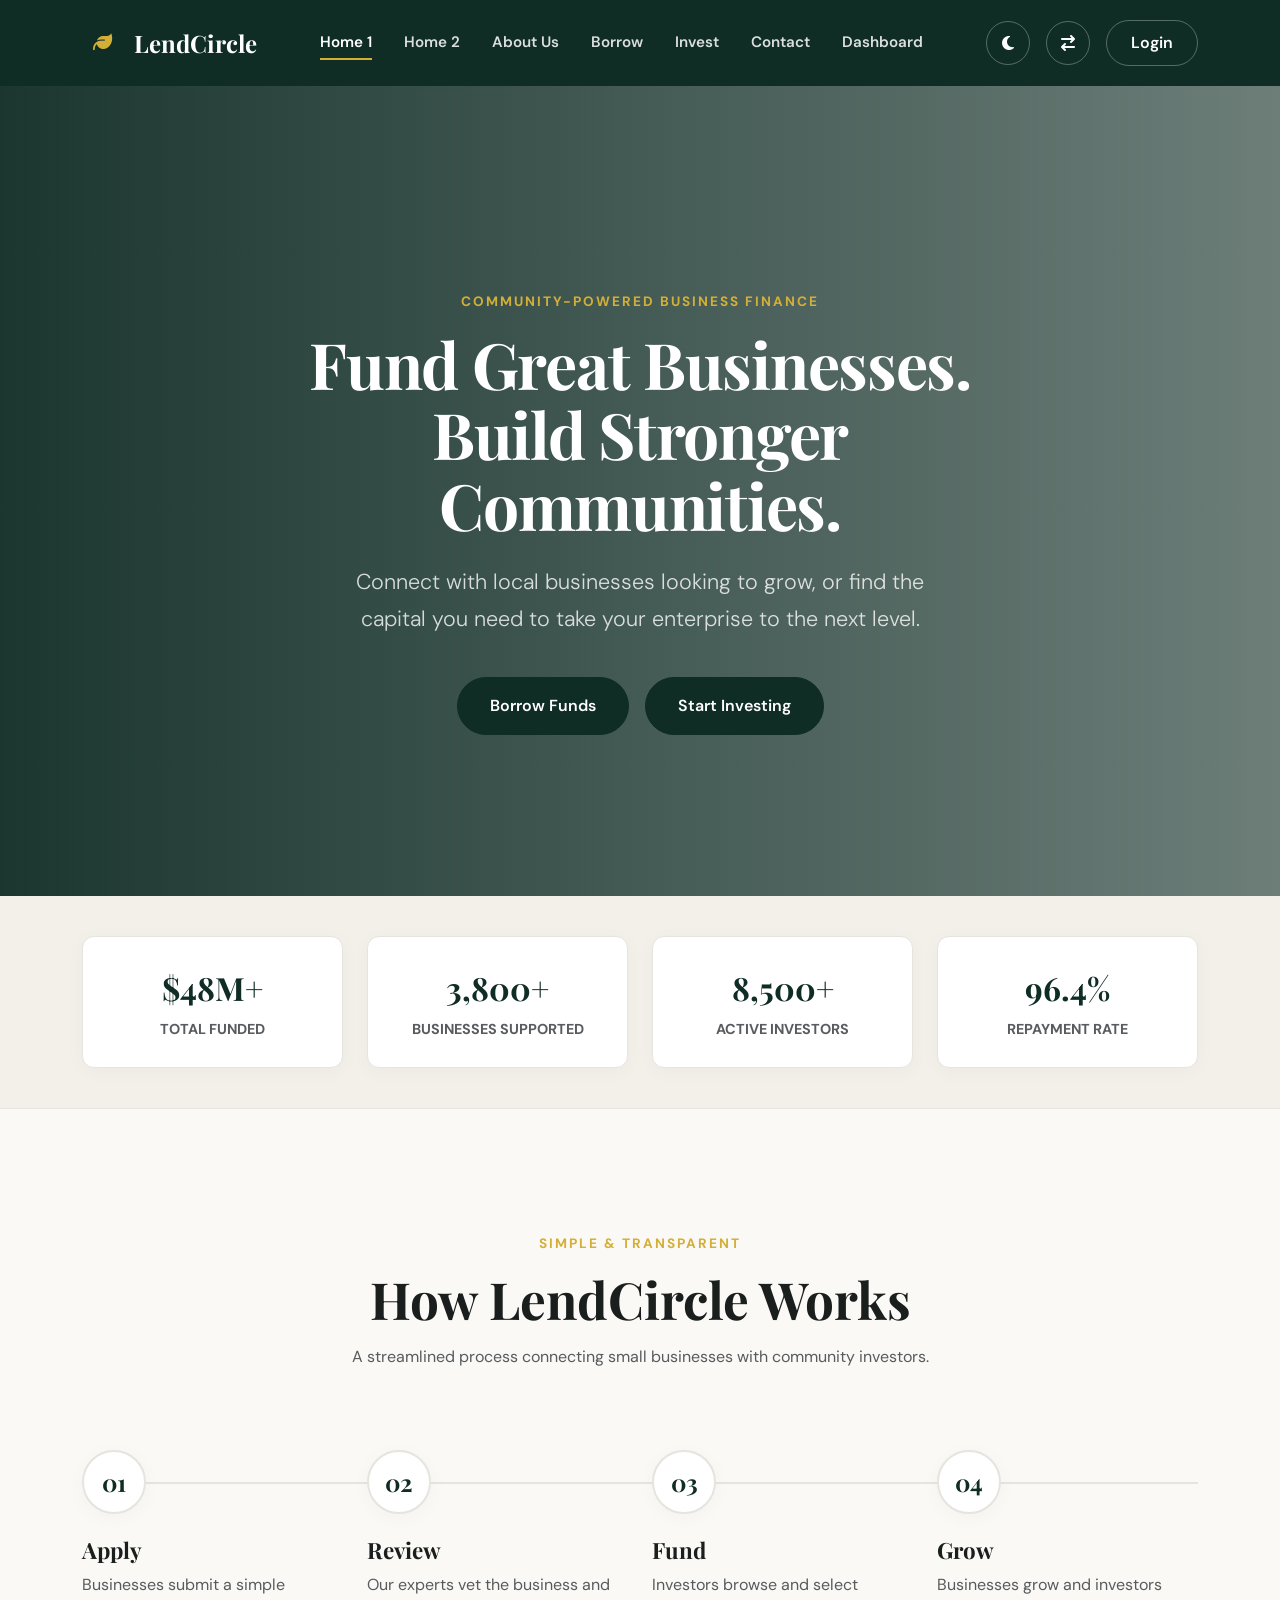
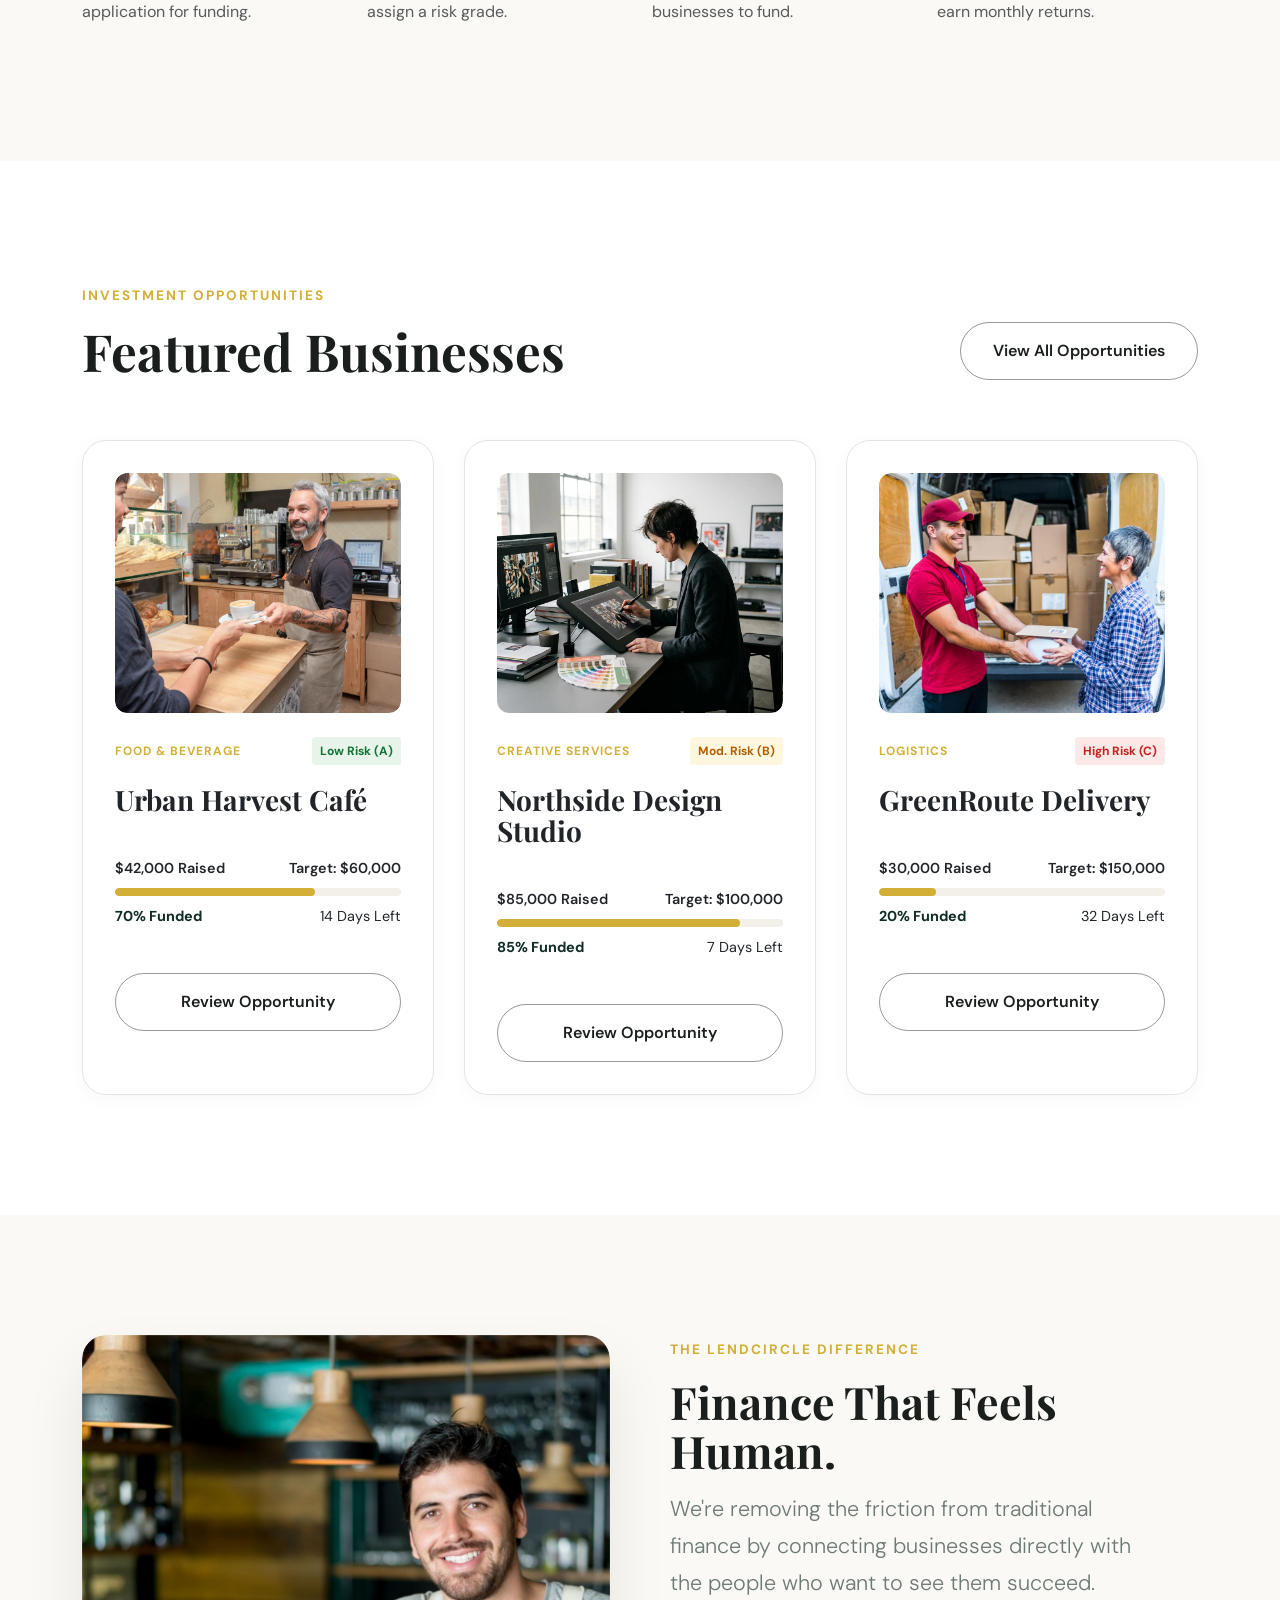
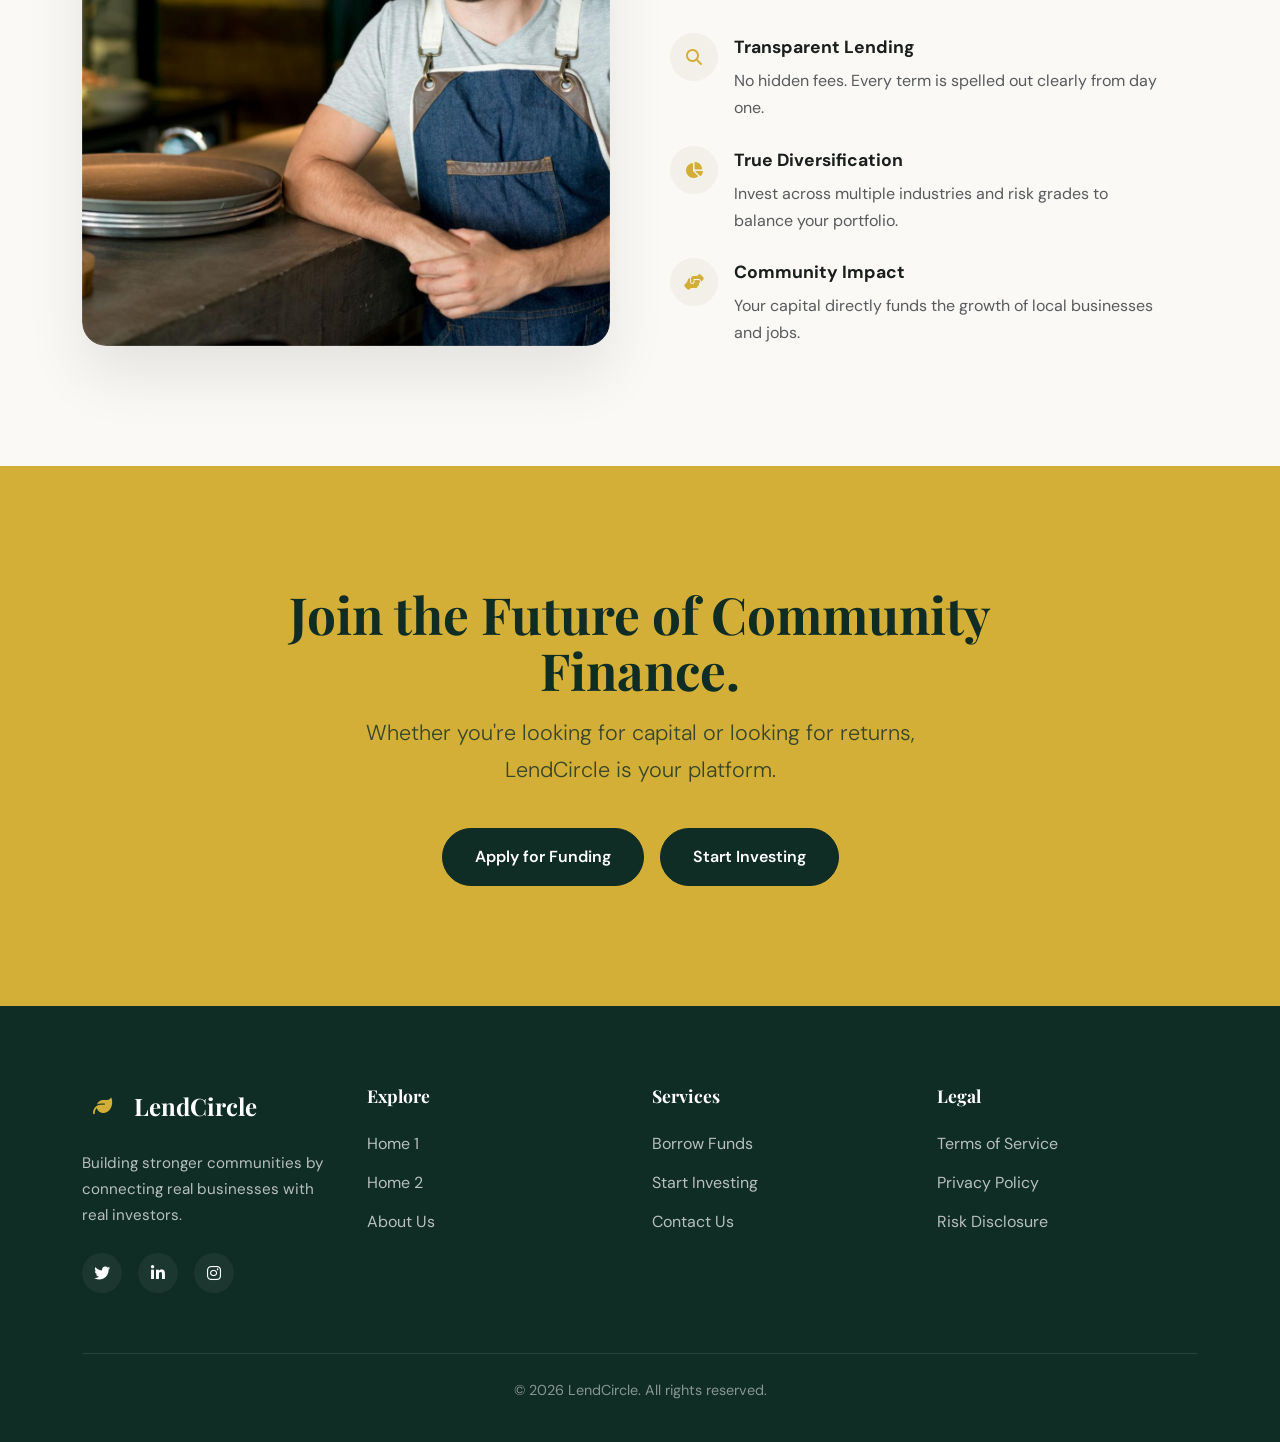
==== index.html @ ac22837e "commit" ====
﻿<!DOCTYPE html>
<html lang="en">

<head>
    <meta charset="UTF-8">
    <meta name="viewport" content="width=device-width, initial-scale=1.0">
    <meta name="theme-color" content="#173f35">
    <title>LendCircle - Crowdfunded Small Business Lending Platform</title>
    <link rel="icon" type="image/svg+xml"
        href="data:image/svg+xml,%3Csvg xmlns='http://www.w3.org/2000/svg' viewBox='0 0 64 64'%3E%3Crect width='64' height='64' rx='16' fill='%23173f35'/%3E%3Cpath d='M16 38c12-2 19-9 29-23 1 12-3 24-13 29-7 3-12 0-16-6Z' fill='%23c9974d'/%3E%3C/svg%3E">
    <link rel="preconnect" href="https://fonts.googleapis.com">
    <link rel="preconnect" href="https://fonts.gstatic.com" crossorigin>
    <link
        href="https://fonts.googleapis.com/css2?family=DM+Sans:wght@400;500;600;700;800&family=Playfair+Display:wght@500;600;700&display=swap"
        rel="stylesheet">
    <link rel="stylesheet" href="https://cdn.jsdelivr.net/npm/bootstrap@5.3.3/dist/css/bootstrap.min.css">
    <link rel="stylesheet" href="https://cdnjs.cloudflare.com/ajax/libs/font-awesome/6.7.2/css/all.min.css">
    <link rel="stylesheet" href="assets/css/style.css">
</head>

<body>
    <nav class="navbar">
        <div class="container nav-inner">
            <a href="index.html" class="brand">
                <div class="brand-icon"><i class="fa-solid fa-leaf"></i></div>
                LendCircle
            </a>
            <div class="nav-links">
                <a href="index.html" class="nav-link active">Home 1</a>
                <a href="home-2.html" class="nav-link">Home 2</a>
                <a href="about.html" class="nav-link">About Us</a>
                <a href="borrow.html" class="nav-link">Borrow</a>
                <a href="invest.html" class="nav-link">Invest</a>
                <a href="contact.html" class="nav-link">Contact</a>
                <a href="dashboard.html" class="nav-link">Dashboard</a>
            </div>
            <div class="nav-actions">
                <button class="icon-btn" onclick="toggleTheme()"><i class="fa-solid fa-moon"></i></button>
                <button class="icon-btn" onclick="toggleRTL()" title="Toggle RTL"><i
                        class="fa-solid fa-arrow-right-arrow-left"></i></button>
                <a href="login.html" class="btn btn-outline" style="padding: 10px 24px;">Login</a>
            </div>
        </div>
    </nav>

    <main>
        <!-- Hero 1 -->
        <section class="hero-1"
            style="background: url('https://images.unsplash.com/photo-1529156069898-49953e39b3ac?auto=format&fit=crop&w=1400&q=85') center/cover no-repeat; padding-top: 140px; padding-bottom: 100px;">
            <div
                style="position: absolute; inset: 0; background: linear-gradient(to right, rgba(15, 44, 37, 0.95) 0%, rgba(15, 44, 37, 0.6) 100%);">
            </div>
            <div class="container" style="position: relative; z-index: 2; text-align: center;">
                <div style="max-width: 800px; margin: 0 auto; color: #fff;">
                    <span class="eyebrow" style="color: var(--accent);">COMMUNITY-POWERED BUSINESS FINANCE</span>
                    <h1 class="hero-heading" style="color: #fff; font-size: clamp(3rem, 5vw, 4.5rem);">Fund Great
                        Businesses. Build Stronger Communities.</h1>
                    <p class="lead" style="color: rgba(255,255,255,0.8); margin: 0 auto;">Connect with local businesses
                        looking to
                        grow, or find the capital you need to take your enterprise to the next level.</p>
                    <div class="btn-group-responsive"
                        style="display: flex; gap: 16px; margin-top: 40px; justify-content: center; flex-wrap: wrap;">
                        <a href="borrow.html" class="btn btn-primary">Borrow Funds</a>
                        <a href="invest.html" class="btn btn-primary">Start Investing</a>
                    </div>
                </div>
            </div>
        </section>

        <!-- Trust Strip -->
        <section style="background: var(--surface-2); padding: 40px 0; border-bottom: 1px solid var(--border);">
            <div class="container">
                <div class="hero-trust-row">
                    <div style="text-align: center;"><strong
                            style="color: var(--primary-text); font-size: 2rem; display: block; font-family: var(--font-heading);">$48M+</strong><span
                            class="text-muted"
                            style="font-size: 0.9rem; font-weight: 700; text-transform: uppercase;">Total Funded</span>
                    </div>
                    <div style="text-align: center;"><strong
                            style="color: var(--primary-text); font-size: 2rem; display: block; font-family: var(--font-heading);">3,800+</strong><span
                            class="text-muted"
                            style="font-size: 0.9rem; font-weight: 700; text-transform: uppercase;">Businesses
                            Supported</span></div>
                    <div style="text-align: center;"><strong
                            style="color: var(--primary-text); font-size: 2rem; display: block; font-family: var(--font-heading);">8,500+</strong><span
                            class="text-muted"
                            style="font-size: 0.9rem; font-weight: 700; text-transform: uppercase;">Active
                            Investors</span></div>
                    <div style="text-align: center;"><strong
                            style="color: var(--primary-text); font-size: 2rem; display: block; font-family: var(--font-heading);">96.4%</strong><span
                            class="text-muted"
                            style="font-size: 0.9rem; font-weight: 700; text-transform: uppercase;">Repayment
                            Rate</span></div>
                </div>
            </div>
        </section>

        <!-- How It Works -->
        <section class="section">
            <div class="container">
                <div style="text-align: center; margin-bottom: 80px; max-width: 700px; margin-inline: auto;">
                    <span class="eyebrow">SIMPLE & TRANSPARENT</span>
                    <h2 class="section-heading">How LendCircle Works</h2>
                    <p class="text-muted">A streamlined process connecting small businesses with community investors.
                    </p>
                </div>
                <div class="process-track">
                    <div class="process-step">
                        <div class="step-number">01</div>
                        <h4 style="margin: 16px 0 8px; font-size: 1.4rem;">Apply</h4>
                        <p class="text-muted">Businesses submit a simple application for funding.</p>
                    </div>
                    <div class="process-step">
                        <div class="step-number">02</div>
                        <h4 style="margin: 16px 0 8px; font-size: 1.4rem;">Review</h4>
                        <p class="text-muted">Our experts vet the business and assign a risk grade.</p>
                    </div>
                    <div class="process-step">
                        <div class="step-number">03</div>
                        <h4 style="margin: 16px 0 8px; font-size: 1.4rem;">Fund</h4>
                        <p class="text-muted">Investors browse and select businesses to fund.</p>
                    </div>
                    <div class="process-step">
                        <div class="step-number">04</div>
                        <h4 style="margin: 16px 0 8px; font-size: 1.4rem;">Grow</h4>
                        <p class="text-muted">Businesses grow and investors earn monthly returns.</p>
                    </div>
                </div>
            </div>
        </section>

        <!-- Featured Opportunities -->
        <section class="section section-light">
            <div class="container">
                <div
                    style="display: flex; justify-content: space-between; align-items: flex-end; margin-bottom: 60px; flex-wrap: wrap; gap: 24px;">
                    <div style="max-width: 600px;">
                        <span class="eyebrow">INVESTMENT OPPORTUNITIES</span>
                        <h2 class="section-heading" style="margin-bottom: 0;">Featured Businesses</h2>
                    </div>
                    <a href="invest.html" class="btn btn-outline">View All Opportunities</a>
                </div>

                <div class="grid-3">
                    <!-- Card 1 -->
                    <div class="card premium-card">
                        <div class="card-image-wrap"><img src="assets/images/opportunity1.jpg" alt="Urban Harvest">
                        </div>
                        <div
                            style="display: flex; justify-content: space-between; align-items: center; margin-bottom: 8px;">
                            <span class="category-tag" style="margin: 0;">Food & Beverage</span>
                            <span
                                style="font-size: 0.75rem; font-weight: 700; background: #e6f4ea; color: #137333; padding: 4px 8px; border-radius: 4px;">Low
                                Risk (A)</span>
                        </div>
                        <h3 style="margin: 12px 0;">Urban Harvest Café</h3>

                        <div class="progress-wrap">
                            <div class="progress-stats" style="margin-bottom: 8px;"><span>$42,000
                                    Raised</span><span>Target: $60,000</span></div>
                            <div class="progress-bar">
                                <div class="progress-fill" style="width: 70%;"></div>
                            </div>
                            <div class="progress-stats" style="margin-top: 8px; font-weight: normal;"><span
                                    style="font-weight: 700; color: var(--primary-text);">70% Funded</span><span>14 Days
                                    Left</span></div>
                        </div>
                        <a href="#" class="btn btn-outline" style="width: 100%; margin-top: 24px;">Review
                            Opportunity</a>
                    </div>
                    <!-- Card 2 -->
                    <div class="card premium-card">
                        <div class="card-image-wrap"><img src="assets/images/opportunity2.jpg" alt="Northside Design">
                        </div>
                        <div
                            style="display: flex; justify-content: space-between; align-items: center; margin-bottom: 8px;">
                            <span class="category-tag" style="margin: 0;">Creative Services</span>
                            <span
                                style="font-size: 0.75rem; font-weight: 700; background: #fef7e0; color: #b06000; padding: 4px 8px; border-radius: 4px;">Mod.
                                Risk (B)</span>
                        </div>
                        <h3 style="margin: 12px 0;">Northside Design Studio</h3>

                        <div class="progress-wrap">
                            <div class="progress-stats" style="margin-bottom: 8px;"><span>$85,000
                                    Raised</span><span>Target: $100,000</span></div>
                            <div class="progress-bar">
                                <div class="progress-fill" style="width: 85%;"></div>
                            </div>
                            <div class="progress-stats" style="margin-top: 8px; font-weight: normal;"><span
                                    style="font-weight: 700; color: var(--primary-text);">85% Funded</span><span>7 Days
                                    Left</span></div>
                        </div>
                        <a href="#" class="btn btn-outline" style="width: 100%; margin-top: 24px;">Review
                            Opportunity</a>
                    </div>
                    <!-- Card 3 -->
                    <div class="card premium-card">
                        <div class="card-image-wrap"><img src="assets/images/opportunity3.jpg"
                                alt="GreenRoute Delivery"></div>
                        <div
                            style="display: flex; justify-content: space-between; align-items: center; margin-bottom: 8px;">
                            <span class="category-tag" style="margin: 0;">Logistics</span>
                            <span
                                style="font-size: 0.75rem; font-weight: 700; background: #fce8e6; color: #c5221f; padding: 4px 8px; border-radius: 4px;">High
                                Risk (C)</span>
                        </div>
                        <h3 style="margin: 12px 0;">GreenRoute Delivery</h3>

                        <div class="progress-wrap">
                            <div class="progress-stats" style="margin-bottom: 8px;"><span>$30,000
                                    Raised</span><span>Target: $150,000</span></div>
                            <div class="progress-bar">
                                <div class="progress-fill" style="width: 20%;"></div>
                            </div>
                            <div class="progress-stats" style="margin-top: 8px; font-weight: normal;"><span
                                    style="font-weight: 700; color: var(--primary-text);">20% Funded</span><span>32 Days
                                    Left</span></div>
                        </div>
                        <a href="#" class="btn btn-outline" style="width: 100%; margin-top: 24px;">Review
                            Opportunity</a>
                    </div>
                </div>
            </div>
        </section>

        <!-- Why LendCircle -->
        <section class="section">
            <div class="container">
                <div class="story-split">
                    <div class="story-image">
                        <img src="assets/images/difference.jpg" alt="Community Finance">
                    </div>
                    <div class="story-content">
                        <span class="eyebrow">THE LENDCIRCLE DIFFERENCE</span>
                        <h2 class="section-heading" style="font-size: clamp(2rem, 3.5vw, 3rem);">Finance That Feels
                            Human.</h2>
                        <p class="lead" style="margin-bottom: 32px;">We're removing the friction from traditional
                            finance by connecting businesses directly with the people who want to see them succeed.</p>

                        <ul
                            style="list-style: none; padding: 0; margin: 0; display: flex; flex-direction: column; gap: 24px;">
                            <li style="display: flex; gap: 16px;">
                                <div
                                    style="width: 48px; height: 48px; background: var(--surface-2); border-radius: 50%; display: grid; place-items: center; color: var(--accent); flex-shrink: 0;">
                                    <i class="fa-solid fa-magnifying-glass"></i>
                                </div>
                                <div>
                                    <strong style="font-size: 1.1rem; display: block; margin-bottom: 4px;">Transparent
                                        Lending</strong>
                                    <p class="text-muted" style="margin: 0;">No hidden fees. Every term is spelled out
                                        clearly from day one.</p>
                                </div>
                            </li>
                            <li style="display: flex; gap: 16px;">
                                <div
                                    style="width: 48px; height: 48px; background: var(--surface-2); border-radius: 50%; display: grid; place-items: center; color: var(--accent); flex-shrink: 0;">
                                    <i class="fa-solid fa-chart-pie"></i>
                                </div>
                                <div>
                                    <strong style="font-size: 1.1rem; display: block; margin-bottom: 4px;">True
                                        Diversification</strong>
                                    <p class="text-muted" style="margin: 0;">Invest across multiple industries and risk
                                        grades to balance your portfolio.</p>
                                </div>
                            </li>
                            <li style="display: flex; gap: 16px;">
                                <div
                                    style="width: 48px; height: 48px; background: var(--surface-2); border-radius: 50%; display: grid; place-items: center; color: var(--accent); flex-shrink: 0;">
                                    <i class="fa-solid fa-handshake-angle"></i>
                                </div>
                                <div>
                                    <strong style="font-size: 1.1rem; display: block; margin-bottom: 4px;">Community
                                        Impact</strong>
                                    <p class="text-muted" style="margin: 0;">Your capital directly funds the growth of
                                        local businesses and jobs.</p>
                                </div>
                            </li>
                        </ul>
                    </div>
                </div>
            </div>
        </section>

        <!-- CTA -->
        <section class="section" style="text-align: center; background: var(--accent);">
            <div class="container" style="max-width: 800px;">
                <h2 class="section-heading" style="color: var(--primary-text);" data-dark-white>Join the Future of
                    Community Finance.</h2>
                <p class="lead" style="margin: 0 auto 40px; color: rgba(15, 44, 37, 0.8);">Whether you're looking for
                    capital or looking for returns, LendCircle is your platform.</p>
                <div class="btn-group-responsive"
                    style="display: flex; gap: 16px; justify-content: center; flex-wrap: wrap;">
                    <a href="borrow.html" class="btn btn-primary">Apply for Funding</a>
                    <a href="invest.html" class="btn btn-primary">Start Investing</a>
                </div>
            </div>
        </section>
    </main>

    <footer class="footer">
        <div class="container">
            <div class="grid-4">
                <div>
                    <a href="index.html" class="brand" style="margin-bottom: 24px; color: #fff;">
                        <div class="brand-icon"><i class="fa-solid fa-leaf"></i></div>
                        LendCircle
                    </a>
                    <p style="color: rgba(255,255,255,0.7); margin-bottom: 24px; font-size: 0.95rem;">Building stronger
                        communities by connecting real businesses with real investors.</p>
                    <div class="social-links">
                        <a href="#" class="social-icon"><i class="fa-brands fa-twitter"></i></a>
                        <a href="#" class="social-icon"><i class="fa-brands fa-linkedin-in"></i></a>
                        <a href="#" class="social-icon"><i class="fa-brands fa-instagram"></i></a>
                    </div>
                </div>
                <div>
                    <h4 style="color: #fff; margin-bottom: 24px; font-size: 1.1rem;">Explore</h4>
                    <ul
                        style="list-style: none; padding: 0; margin: 0; display: flex; flex-direction: column; gap: 12px;">
                        <li><a href="index.html"
                                style="color: rgba(255,255,255,0.7); text-decoration: none; transition: 0.3s;">Home
                                1</a></li>
                        <li><a href="home-2.html"
                                style="color: rgba(255,255,255,0.7); text-decoration: none; transition: 0.3s;">Home
                                2</a></li>
                        <li><a href="about.html"
                                style="color: rgba(255,255,255,0.7); text-decoration: none; transition: 0.3s;">About
                                Us</a></li>
                    </ul>
                </div>
                <div>
                    <h4 style="color: #fff; margin-bottom: 24px; font-size: 1.1rem;">Services</h4>
                    <ul
                        style="list-style: none; padding: 0; margin: 0; display: flex; flex-direction: column; gap: 12px;">
                        <li><a href="borrow.html"
                                style="color: rgba(255,255,255,0.7); text-decoration: none; transition: 0.3s;">Borrow
                                Funds</a></li>
                        <li><a href="invest.html"
                                style="color: rgba(255,255,255,0.7); text-decoration: none; transition: 0.3s;">Start
                                Investing</a></li>
                        <li><a href="contact.html"
                                style="color: rgba(255,255,255,0.7); text-decoration: none; transition: 0.3s;">Contact
                                Us</a></li>
                    </ul>
                </div>
                <div>
                    <h4 style="color: #fff; margin-bottom: 24px; font-size: 1.1rem;">Legal</h4>
                    <ul
                        style="list-style: none; padding: 0; margin: 0; display: flex; flex-direction: column; gap: 12px;">
                        <li><a href="#"
                                style="color: rgba(255,255,255,0.7); text-decoration: none; transition: 0.3s;">Terms of
                                Service</a></li>
                        <li><a href="#"
                                style="color: rgba(255,255,255,0.7); text-decoration: none; transition: 0.3s;">Privacy
                                Policy</a></li>
                        <li><a href="#"
                                style="color: rgba(255,255,255,0.7); text-decoration: none; transition: 0.3s;">Risk
                                Disclosure</a></li>
                    </ul>
                </div>
            </div>
            <div
                style="border-top: 1px solid rgba(255,255,255,0.1); margin-top: 60px; padding-top: 24px; text-align: center; color: rgba(255,255,255,0.5); font-size: 0.9rem;">
                &copy; 2026 LendCircle. All rights reserved.
            </div>
        </div>
    </footer>
    <script src="https://cdn.jsdelivr.net/npm/bootstrap@5.3.3/dist/js/bootstrap.bundle.min.js"></script>
    <script src="assets/js/main.js"></script>
</body>

</html>
---- assets/css/style.css ----
﻿:root {
  --primary: #0f2c25;
  --primary-text: var(--primary);
  --primary-light: #1a4a3e;
  --accent: #d4af37;
  --accent-soft: #fcf8ec;
  --bg: #faf9f6;
  --surface: #ffffff;
  --surface-2: #f2f0e9;
  --text: #1a1f1d;
  --text-muted: #6e7a75;
  --border: #e6e4df;
  --shadow-sm: 0 4px 20px rgba(0, 0, 0, 0.03);
  --shadow: 0 15px 40px rgba(0, 0, 0, 0.06);
  --shadow-lg: 0 30px 60px rgba(0, 0, 0, 0.09);
  --radius: 24px;
  --radius-sm: 12px;
  --font-heading: 'Playfair Display', serif;
  --font-body: 'DM Sans', sans-serif;
  --transition: all 0.4s cubic-bezier(0.16, 1, 0.3, 1);
}

[data-theme="dark"] {
  --bg: #0a0c0b;
  --primary-text: #34d399;
  --surface: #121614;
  --surface-2: #1b211f;
  --text: #f0f2f1;
  --text-muted: #9ba6a1;
  --border: #262e2a;
  --accent-soft: #262111;
  --shadow-sm: 0 4px 20px rgba(0, 0, 0, 0.2);
  --shadow: 0 15px 40px rgba(0, 0, 0, 0.3);
  --shadow-lg: 0 30px 60px rgba(0, 0, 0, 0.4);
}

* { box-sizing: border-box; }
html { scroll-behavior: smooth; }
body {
  margin: 0; background: var(--bg); color: var(--text);
  font-family: var(--font-body); line-height: 1.7; overflow-x: hidden;
  transition: background 0.3s ease, color 0.3s ease;
}
a { text-decoration: none; color: inherit; transition: var(--transition); }
img { width: 100%; height: 100%; object-fit: cover; display: block; border-radius: inherit; }
button, input, textarea, select { font: inherit; }
button { cursor: pointer; border: none; background: none; }

.container { width: min(1280px, calc(100% - 48px)); margin: auto; }

/* Typography */
h1, h2, h3, h4, h5, h6 { font-family: var(--font-heading); font-weight: 700; line-height: 1.1; margin-top: 0; }
.text-muted { color: var(--text-muted); }
.eyebrow { display: inline-block; font-size: 0.85rem; font-weight: 700; text-transform: uppercase; letter-spacing: 2px; color: var(--accent); margin-bottom: 1rem; }
.hero-heading { font-size: clamp(3.5rem, 6vw, 5.5rem); letter-spacing: -0.02em; margin-bottom: 1.5rem; }
.section-heading { font-size: clamp(2.5rem, 4vw, 3.5rem); margin-bottom: 1rem; }
.lead { font-size: clamp(1.1rem, 2vw, 1.35rem); color: var(--text-muted); margin-bottom: 2.5rem; max-width: 600px; }

/* Buttons */
.btn { display: inline-flex; align-items: center; justify-content: center; gap: 12px; padding: 16px 32px; border-radius: 99px; font-weight: 600; font-size: 1rem; transition: var(--transition); text-align: center; }
.btn-primary { background: var(--primary); color: #fff; border: 1px solid var(--primary); }
.btn-primary:hover { background: var(--primary-light); transform: translateY(-3px); box-shadow: var(--shadow); color: #fff; }
.btn-accent { background: var(--accent); color: #fff; border: 1px solid var(--accent); }
.btn-accent:hover { filter: brightness(1.1); transform: translateY(-3px); box-shadow: var(--shadow); color: #fff;}
.btn-outline { background: transparent; color: var(--text); border: 1px solid var(--border); }
.btn-outline:hover { border-color: var(--text); transform: translateY(-3px); }

/* Layout & Sections */
.section { padding: 120px 0; position: relative; }
.section-light { background: var(--surface); }
.section-dark { background: var(--primary); color: #fff; }
.section-dark .text-muted { color: rgba(255,255,255,0.7); }
.grid-2 { display: grid; grid-template-columns: 1fr 1fr; gap: 40px; }
.grid-3 { display: grid; grid-template-columns: repeat(3, 1fr); gap: 30px; }
.grid-4 { display: grid; grid-template-columns: repeat(4, 1fr); gap: 24px; }
.align-center { align-items: center; }

/* Navigation */
.navbar { position: sticky; top: 0; z-index: 1000; padding: 20px 0; background: color-mix(in srgb, var(--bg) 85%, transparent); backdrop-filter: blur(20px); border-bottom: 1px solid var(--border); transition: var(--transition); }
.navbar.scrolled { padding: 12px 0; box-shadow: var(--shadow-sm); }
.nav-inner { display: flex; align-items: center; justify-content: space-between; }
.brand { font-family: var(--font-heading); font-size: 1.5rem; font-weight: 700; display: flex; align-items: center; gap: 12px; }
.brand-icon { width: 40px; height: 40px; background: var(--primary); color: var(--accent); border-radius: var(--radius-sm); display: grid; place-items: center; font-size: 1.2rem; }
.nav-links { display: flex; gap: 32px; align-items: center; }
.nav-link { font-weight: 600; font-size: 0.95rem; color: var(--text); position: relative; }
.nav-link::after { content: ''; position: absolute; bottom: -4px; left: 0; width: 0; height: 2px; background: var(--accent); transition: var(--transition); }
.nav-link:hover::after, .nav-link.active::after { width: 100%; }
.nav-actions { display: flex; gap: 16px; align-items: center; }
.icon-btn { width: 44px; height: 44px; border-radius: 50%; border: 1px solid var(--border); display: grid; place-items: center; color: var(--text); transition: var(--transition); }
.icon-btn:hover { background: var(--surface-2); border-color: var(--text-muted); }

/* Cards */
.card { background: var(--surface); border-radius: var(--radius); padding: 40px; border: 1px solid var(--border); transition: var(--transition); box-shadow: var(--shadow-sm); position: relative; overflow: hidden; }
.card:hover { transform: translateY(-5px); box-shadow: var(--shadow); border-color: var(--accent); }
.card-image-wrap { height: 240px; border-radius: var(--radius-sm); overflow: hidden; margin-bottom: 24px; position: relative; }
.card-image-wrap img { transition: transform 0.6s ease; }
.card:hover .card-image-wrap img { transform: scale(1.05); }

/* Badges & progress */
.badge { position: absolute; top: 16px; right: 16px; background: rgba(255,255,255,0.9); color: var(--primary); padding: 6px 12px; border-radius: 99px; font-weight: 700; font-size: 0.8rem; z-index: 2; backdrop-filter: blur(4px); }
.progress-wrap { margin: 20px 0; }
.progress-bar { height: 8px; background: var(--surface-2); border-radius: 99px; overflow: hidden; }
.progress-fill { height: 100%; background: var(--accent); border-radius: 99px; }
.progress-stats { display: flex; justify-content: space-between; font-size: 0.9rem; margin-top: 8px; font-weight: 600; }

/* Premium Hero 1 */
.hero-1 { padding: 80px 0 120px; position: relative; overflow: hidden; min-height: 90vh; display: flex; align-items: center; }
.hero-1 .container { position: relative; z-index: 2; }
.hero-1-bg { position: absolute; top: 0; right: 0; width: 45vw; height: 100%; border-radius: 40px 0 0 40px; overflow: hidden; box-shadow: var(--shadow-lg); }
.hero-1-bg::after { content: ''; position: absolute; inset: 0; background: linear-gradient(to right, var(--bg) 0%, transparent 100%); }
.floating-card { position: absolute; background: var(--surface); padding: 24px; border-radius: var(--radius-sm); box-shadow: var(--shadow-lg); border: 1px solid var(--border); display: flex; gap: 16px; align-items: center; animation: float 6s ease-in-out infinite; z-index: 3; }
.floating-card-1 { bottom: 10%; left: -10%; animation-delay: 0s; }
.floating-card-2 { top: 20%; right: 10%; animation-delay: -3s; }
@keyframes float { 0%, 100% { transform: translateY(0); } 50% { transform: translateY(-15px); } }
.floating-icon { width: 48px; height: 48px; background: var(--accent-soft); color: var(--accent); border-radius: 50%; display: grid; place-items: center; font-size: 1.2rem; }
.floating-text h4 { margin: 0; font-size: 1.2rem; }
.floating-text p { margin: 0; color: var(--text-muted); font-size: 0.9rem; }

/* Trust Strip */
.trust-strip { background: var(--primary); padding: 60px 0; color: #fff; margin-top: -60px; position: relative; z-index: 4; border-radius: var(--radius); margin-left: 24px; margin-right: 24px; }
.stat-item { text-align: center; border-right: 1px solid rgba(255,255,255,0.1); }
.stat-item:last-child { border-right: none; }
.stat-item h3 { font-size: 3rem; margin-bottom: 8px; color: var(--accent); }
.stat-item p { margin: 0; font-size: 1.1rem; opacity: 0.8; }

/* Feature visually rich */
.visual-composition { position: relative; }
.visual-main { border-radius: var(--radius); overflow: hidden; box-shadow: var(--shadow); aspect-ratio: 4/5; }
.visual-overlap { position: absolute; bottom: -40px; right: -40px; width: 60%; border-radius: var(--radius); border: 8px solid var(--bg); box-shadow: var(--shadow-lg); aspect-ratio: 1; overflow: hidden; }

/* Forms & Auth */
.auth-layout { min-height: 100vh; display: grid; grid-template-columns: 1fr 1fr; }
.auth-visual { background: var(--primary); position: relative; overflow: hidden; padding: 60px; color: #fff; display: flex; flex-direction: column; justify-content: space-between; }
.auth-visual img { position: absolute; inset: 0; opacity: 0.4; z-index: 1; mix-blend-mode: overlay; }
.auth-visual-content { position: relative; z-index: 2; max-width: 500px; }
.auth-form-wrap { padding: 80px; display: flex; flex-direction: column; justify-content: center; background: var(--bg); }
.form-group { margin-bottom: 24px; }
.form-label { display: block; font-weight: 600; margin-bottom: 8px; font-size: 0.95rem; }
.form-control { width: 100%; padding: 16px 20px; border: 1px solid var(--border); border-radius: var(--radius-sm); background: var(--surface); color: var(--text); transition: var(--transition); }
.form-control:focus { outline: none; border-color: var(--accent); box-shadow: 0 0 0 4px var(--accent-soft); }
.role-selector { display: grid; grid-template-columns: 1fr 1fr; gap: 16px; margin-bottom: 32px; }
.role-btn { border: 1px solid var(--border); border-radius: var(--radius-sm); padding: 20px; text-align: center; cursor: pointer; transition: var(--transition); background: var(--surface); }
.role-btn.selected { border-color: var(--accent); background: var(--accent-soft); }
.role-btn i { font-size: 2rem; color: var(--primary); margin-bottom: 12px; }
.role-btn h4 { margin: 0; font-size: 1.1rem; }

/* Dashboard */
.dashboard-layout { display: grid; grid-template-columns: 280px 1fr; min-height: 100vh; background: var(--surface-2); }
.sidebar { background: var(--surface); border-right: 1px solid var(--border); padding: 32px 24px; display: flex; flex-direction: column; position: sticky; top: 0; height: 100vh; }
.sidebar-menu { margin-top: 40px; display: flex; flex-direction: column; gap: 8px; flex: 1; }
.sidebar-link { display: flex; align-items: center; gap: 12px; padding: 14px 20px; border-radius: var(--radius-sm); font-weight: 600; color: var(--text-muted); transition: var(--transition); }
.sidebar-link:hover, .sidebar-link.active { background: var(--bg); color: var(--primary); }
.sidebar-link i { font-size: 1.2rem; }
.dash-content { padding: 40px; }
.dash-header { display: flex; justify-content: space-between; align-items: center; margin-bottom: 40px; }
.stat-card { background: var(--surface); padding: 32px; border-radius: var(--radius); border: 1px solid var(--border); box-shadow: var(--shadow-sm); }
.stat-card-title { color: var(--text-muted); font-size: 0.95rem; font-weight: 600; margin-bottom: 12px; display: flex; align-items: center; gap: 8px; }
.stat-card-value { font-size: 2.5rem; font-family: var(--font-heading); font-weight: 700; margin-bottom: 8px; }
.stat-card-trend { display: inline-flex; align-items: center; gap: 6px; font-size: 0.85rem; font-weight: 600; padding: 4px 10px; border-radius: 99px; }
.trend-up { background: #e6f4ea; color: #137333; }
.data-table { width: 100%; border-collapse: collapse; background: var(--surface); border-radius: var(--radius); overflow: hidden; box-shadow: var(--shadow-sm); }
.data-table th, .data-table td { padding: 20px 24px; text-align: left; border-bottom: 1px solid var(--border); }
.data-table th { background: var(--bg); font-weight: 600; color: var(--text-muted); font-size: 0.9rem; text-transform: uppercase; letter-spacing: 1px; }
.status-badge { display: inline-block; padding: 6px 12px; border-radius: 99px; font-size: 0.8rem; font-weight: 700; }
.status-active { background: #e6f4ea; color: #137333; }
.status-pending { background: #fef7e0; color: #b06000; }

/* Footer */
.footer { background: var(--primary); color: rgba(255,255,255,0.7); padding: 100px 0 40px; }
.footer h4 { color: #fff; font-size: 1.2rem; margin-bottom: 24px; }
.footer-links { display: flex; flex-direction: column; gap: 12px; }
.footer-links a:hover { color: var(--accent); padding-left: 5px; }
.footer-bottom { border-top: 1px solid rgba(255,255,255,0.1); padding-top: 32px; margin-top: 60px; display: flex; justify-content: space-between; align-items: center; font-size: 0.9rem; }
.social-links { display: flex; gap: 16px; }
.social-icon { width: 40px; height: 40px; border-radius: 50%; background: rgba(255,255,255,0.05); display: grid; place-items: center; color: #fff; transition: var(--transition); }
.social-icon:hover { background: var(--accent); transform: translateY(-3px); }

/* Responsive */
@media (max-width: 1024px) {
  .grid-4 { grid-template-columns: repeat(2, 1fr); }
  .grid-3 { grid-template-columns: repeat(2, 1fr); }
  .hero-1-bg { width: 100%; opacity: 0.2; }
  .auth-layout { grid-template-columns: 1fr; }
  .auth-visual { display: none; }
}
@media (max-width: 768px) {
  .grid-2, .grid-3, .grid-4 { grid-template-columns: 1fr; }
  .nav-links, .nav-actions { display: none; }
  .trust-strip .grid-4 { grid-template-columns: repeat(2, 1fr); gap: 40px; }
  .stat-item { border: none; }
  .dashboard-layout { grid-template-columns: 1fr; }
  .sidebar { display: none; }
}

/* Home 2 specific styles */
.hero-2 { min-height: 100vh; position: relative; display: flex; align-items: stretch; background: var(--bg); overflow: hidden; margin-top: -85px; }
.hero-2-split { display: grid; grid-template-columns: 1.1fr 0.9fr; width: 100%; }
.hero-2-content { display: flex; flex-direction: column; justify-content: center; z-index: 2; }
.hero-2-visual { position: relative; }
.hero-2-visual::after { content: ''; position: absolute; inset: 0; background: linear-gradient(to right, var(--bg) 0%, transparent 20%, transparent 80%, rgba(0,0,0,0.2) 100%); pointer-events: none; }
.hero-glass-card { position: absolute; background: rgba(255, 255, 255, 0.85); backdrop-filter: blur(16px); -webkit-backdrop-filter: blur(16px); padding: 24px; border-radius: var(--radius-sm); border: 1px solid rgba(255,255,255,0.4); box-shadow: var(--shadow-lg); z-index: 3; animation: float 6s ease-in-out infinite; color: var(--text); }
[data-theme="dark"] .hero-glass-card { background: rgba(20, 20, 20, 0.85); border-color: rgba(255,255,255,0.05); }

.premium-card { padding: 32px; display: flex; flex-direction: column; }
.category-tag { display: inline-block; font-size: 0.75rem; font-weight: 700; text-transform: uppercase; letter-spacing: 1px; color: var(--accent); margin-bottom: 8px; }

.process-track { display: grid; grid-template-columns: repeat(4, 1fr); gap: 24px; position: relative; }
.process-track::before { content: ''; position: absolute; top: 32px; left: 0; width: 100%; height: 2px; background: var(--border); z-index: 1; }
.process-step { position: relative; z-index: 2; }
.step-number { width: 64px; height: 64px; background: var(--surface); border: 2px solid var(--border); border-radius: 50%; display: grid; place-items: center; font-family: var(--font-heading); font-size: 1.5rem; font-weight: 700; color: var(--primary); transition: var(--transition); box-shadow: var(--shadow-sm); margin-bottom: 24px; }
.process-step:hover .step-number { border-color: var(--accent); background: var(--accent); color: #fff; transform: translateY(-5px); box-shadow: var(--shadow); }

.story-split { display: grid; grid-template-columns: 1fr 1fr; gap: 60px; align-items: center; }
.story-image { border-radius: var(--radius); overflow: hidden; box-shadow: var(--shadow-lg); position: relative; }
.story-image::after { content: ''; position: absolute; inset: 0; box-shadow: inset 0 0 0 1px rgba(255,255,255,0.1); border-radius: var(--radius); pointer-events: none; }
.story-content { padding-right: 40px; }

.feature-block { padding: 40px; background: var(--surface); border-radius: var(--radius); border: 1px solid var(--border); transition: var(--transition); text-align: center; height: 100%; box-shadow: var(--shadow-sm); }
.feature-block i { font-size: 2.5rem; color: var(--accent); margin-bottom: 24px; transition: var(--transition); }
.feature-block:hover { transform: translateY(-10px); box-shadow: var(--shadow); border-color: var(--accent); }
.feature-block:hover i { transform: scale(1.1); }
.feature-block h3 { margin-bottom: 16px; font-size: 1.5rem; }

@media (max-width: 1024px) {
  .hero-2-split { grid-template-columns: 1fr; }
  .hero-2-visual { height: 60vh; }
  .hero-2-visual img { height: 100%; }
  .hero-2-content { padding-top: 120px; text-align: center; }
  .hero-2-content > div { margin: 0 auto !important; }
  .hero-trust-row { justify-content: center; }
  .process-track { grid-template-columns: repeat(2, 1fr); gap: 40px; }
  .process-track::before { display: none; }
  .story-split { grid-template-columns: 1fr; }
  .story-content { padding-right: 0; }
  .story-stats { flex-wrap: wrap; justify-content: center; text-align: center; }
}
@media (max-width: 768px) {
  .process-track { grid-template-columns: 1fr; text-align: center; }
  .step-number { margin: 0 auto 24px; }
}

/* Accordion */
.premium-details summary::-webkit-details-marker { display: none; }
.premium-details[open] .details-icon { transform: rotate(180deg); }
/* -------------------------------------- */
/* USER UPDATES */
/* -------------------------------------- */

/* 2. Login button and icon borders more visible in light mode */
.icon-btn { border: 1px solid rgba(0,0,0,0.3) !important; }
[data-theme="dark"] .icon-btn { border: 1px solid rgba(255,255,255,0.3) !important; }
.btn-outline { border: 1px solid rgba(0,0,0,0.4) !important; }
[data-theme="dark"] .btn-outline { border: 1px solid rgba(255,255,255,0.4) !important; }

/* 3. Header background same as footer */
.navbar { background: var(--primary) !important; border-bottom: none !important; }
.navbar .nav-link { color: rgba(255,255,255,0.85) !important; }
.navbar .nav-link:hover, .navbar .nav-link.active { color: #fff !important; }
.navbar .brand { color: #fff !important; }
.navbar .icon-btn { color: #fff !important; border-color: rgba(255,255,255,0.3) !important; }
.navbar .icon-btn:hover { background: rgba(255,255,255,0.1) !important; border-color: #fff !important; }
.navbar .btn-outline { color: #fff !important; border-color: rgba(255,255,255,0.3) !important; }
.navbar .btn-outline:hover { background: rgba(255,255,255,0.1) !important; border-color: #fff !important; }

.footer { background: var(--primary); padding: 80px 0 40px; color: #fff; }

/* 4. Footer link hover and social icon white */
.footer a:hover { color: var(--accent) !important; }
.footer .social-icon:hover { color: #fff !important; }

/* 5. Scroll to top button */
.scroll-top { position: fixed; bottom: 30px; right: 30px; width: 44px; height: 44px; border-radius: 50%; background: var(--accent); color: #fff; display: flex; justify-content: center; align-items: center; cursor: pointer; opacity: 0; visibility: hidden; transition: 0.3s; z-index: 999; border: none; box-shadow: var(--shadow-sm); }
.scroll-top.visible { opacity: 1; visibility: visible; }
.scroll-top:hover { transform: translateY(-3px); box-shadow: var(--shadow); }

/* 6. Hamburger Menu */
.hamburger { display: none; background: transparent; border: none; color: #fff; font-size: 1.5rem; cursor: pointer; }
@media (max-width: 1024px) {
  .hamburger { display: block; margin-left: auto; margin-right: 16px; }
  .nav-inner { flex-wrap: wrap; }
  .nav-links { display: none; width: 100%; flex-direction: column; background: var(--primary); padding: 20px; gap: 16px; border-top: 1px solid rgba(255,255,255,0.1); margin-top: 20px; }
  [data-theme="dark"] .nav-links { background: var(--surface); }
  .nav-links.show { display: flex; }
  .nav-actions { display: none; width: 100%; flex-direction: column; align-items: center; background: var(--primary); padding: 20px 0; border-top: 1px solid rgba(255,255,255,0.1); gap: 16px; }
  [data-theme="dark"] .nav-actions { background: var(--surface); }
  .nav-actions.show { display: flex; }
}

/* 9. Home 1: Trust strip cards with box shadow */
.hero-trust-row { display: grid; grid-template-columns: repeat(4, 1fr); gap: 24px; }
.hero-trust-row > div { background: var(--surface); padding: 24px; border-radius: var(--radius-sm); box-shadow: var(--shadow-sm); border: 1px solid var(--border); transition: var(--transition); }
.hero-trust-row > div:hover { transform: translateY(-5px); box-shadow: var(--shadow); border-color: var(--accent); }
@media (max-width: 768px) { .hero-trust-row { grid-template-columns: 1fr 1fr; } }
@media (max-width: 480px) { .hero-trust-row { grid-template-columns: 1fr; } }

/* 10. Home 1: Left side img same size as right side content */
.story-split { align-items: stretch; }
.story-image { height: 100%; min-height: 400px; display: flex; }
.story-image img { height: 100%; width: 100%; object-fit: cover; }

/* Dark mode text visibility improvements */
[data-theme="dark"] h1, [data-theme="dark"] h2, [data-theme="dark"] h3, [data-theme="dark"] h4, [data-theme="dark"] h5, [data-theme="dark"] h6 { color: var(--text); }
[data-theme="dark"] .text-muted { color: var(--text-muted) !important; }

/* Tablet View: Keep 3rd card center in 3-card grids */
@media (max-width: 1024px) {
  .grid-3 { grid-template-columns: 1fr 1fr; }
  .grid-3 > *:nth-child(3) { grid-column: 1 / -1; width: 50%; margin: 0 auto; }
}
@media (max-width: 768px) {
  .grid-3 { grid-template-columns: 1fr; }
  .grid-3 > *:nth-child(3) { width: 100%; }
}


/* Responsive button groups and centering */
.btn-group-responsive { display: flex; gap: 16px; flex-wrap: wrap; justify-content: center; }
@media (max-width: 768px) {
  .btn-group-responsive { flex-direction: column; width: 100%; }
  .btn-group-responsive .btn { width: 100%; text-align: center; }
}

@media (max-width: 1024px) {
  .center-on-mob { text-align: center; }
  .center-on-mob .btn { margin: 0 auto; display: block; width: max-content; }
}
@media (max-width: 768px) {
  .center-on-mob .btn { width: 100%; text-align: center; }
}





/* FINAL DARK MODE FIXES */
[data-theme="dark"] .step-number {
  color: #ffffff !important;
}
[data-theme="dark"] .section-heading,
[data-theme="dark"] h1, 
[data-theme="dark"] h2, 
[data-theme="dark"] h3 {
  color: #ffffff;
}
[data-theme="dark"] [data-dark-white] {
  color: #ffffff !important;
}
[data-theme="dark"] [data-dark-white] + p,
[data-theme="dark"] .lead {
  color: rgba(255, 255, 255, 0.8) !important;
}
[data-theme="dark"] .card { color: var(--text) !important; }
[data-theme="dark"] .card h3 {
  color: #ffffff !important;
}
[data-theme="dark"] .card .progress-stats { color: var(--text-muted) !important; }
[data-theme="dark"] .card .btn-outline {
  color: #ffffff !important;
  border-color: #ffffff !important;
}







/* Contact Form Input Field */
[data-theme="dark"] .form-control {
  background-color: #ffffff !important;
  color: #1E293B !important;
}

/* Dashboard Chart Period Buttons (1M, 3M, 6M, 1Y) */
[data-theme="dark"] .dash-card .btn[style*="background: transparent"] {
  color: #ffffff !important;
}
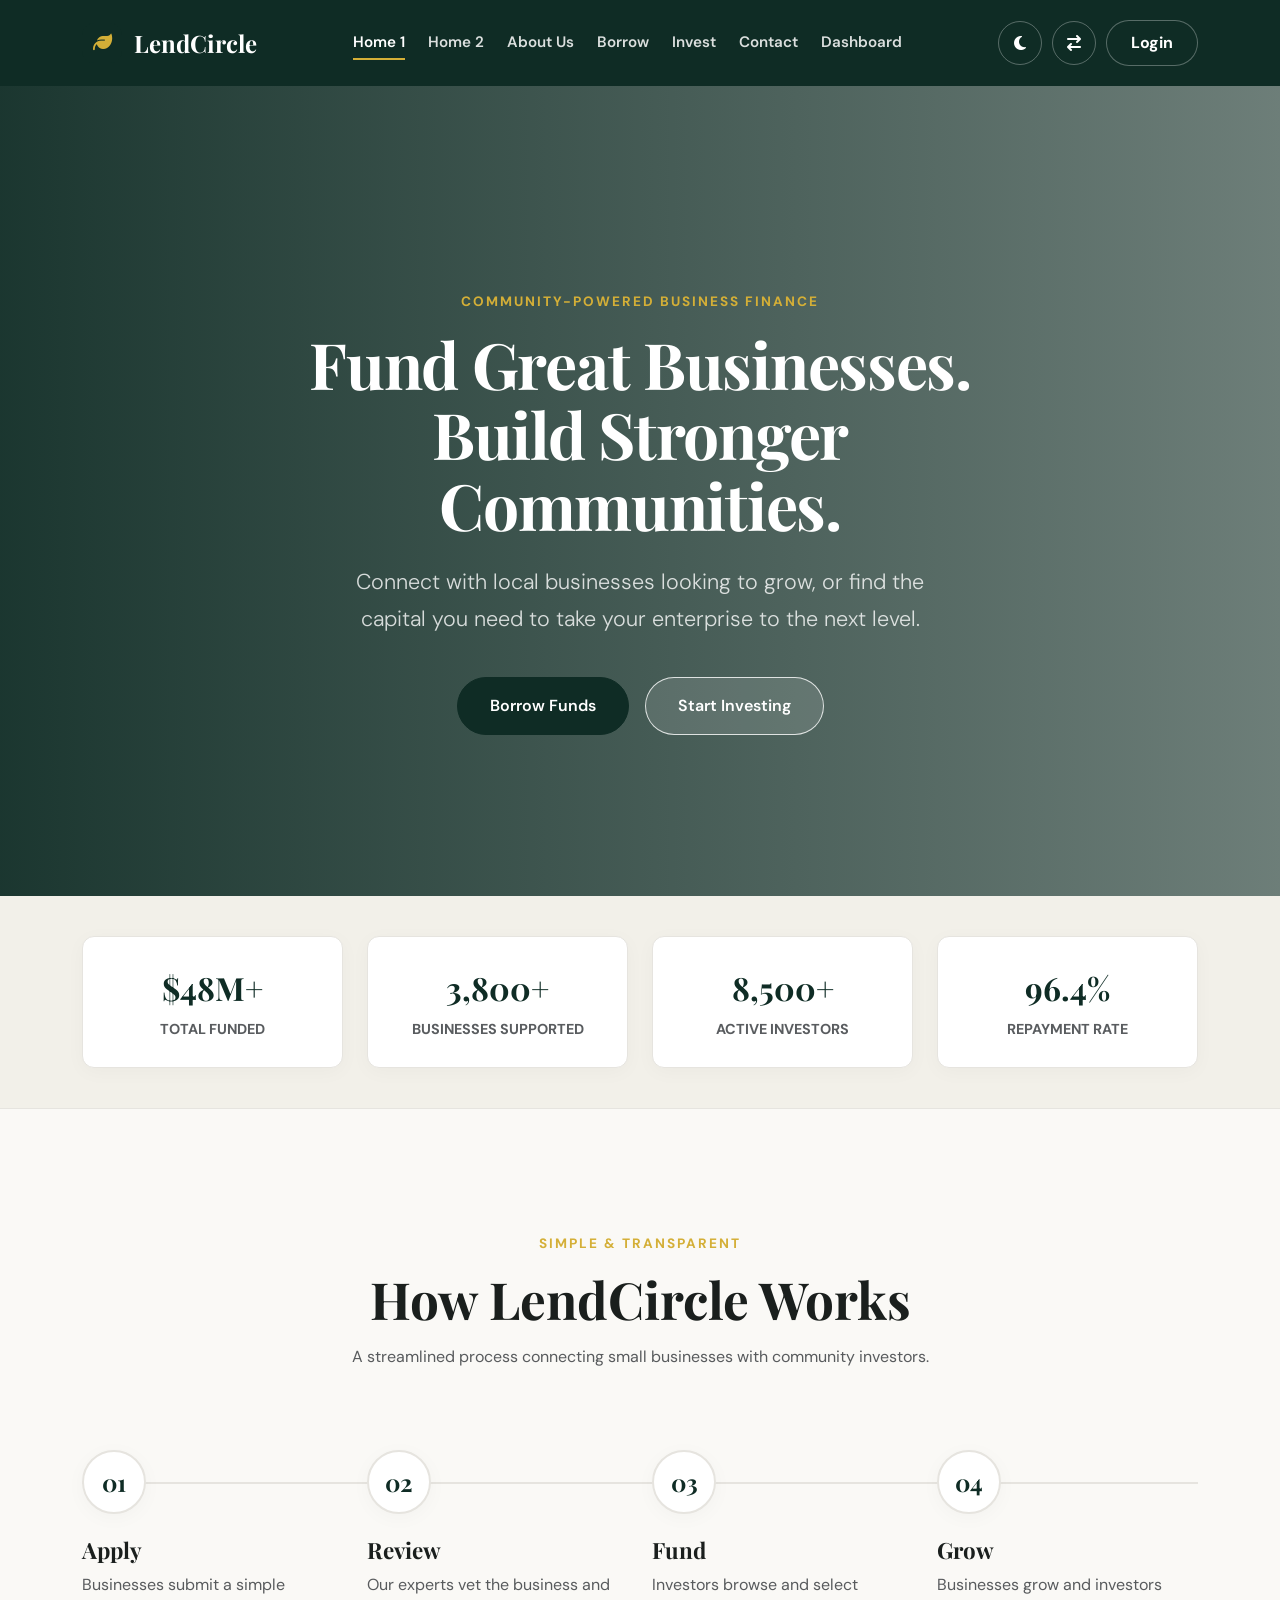
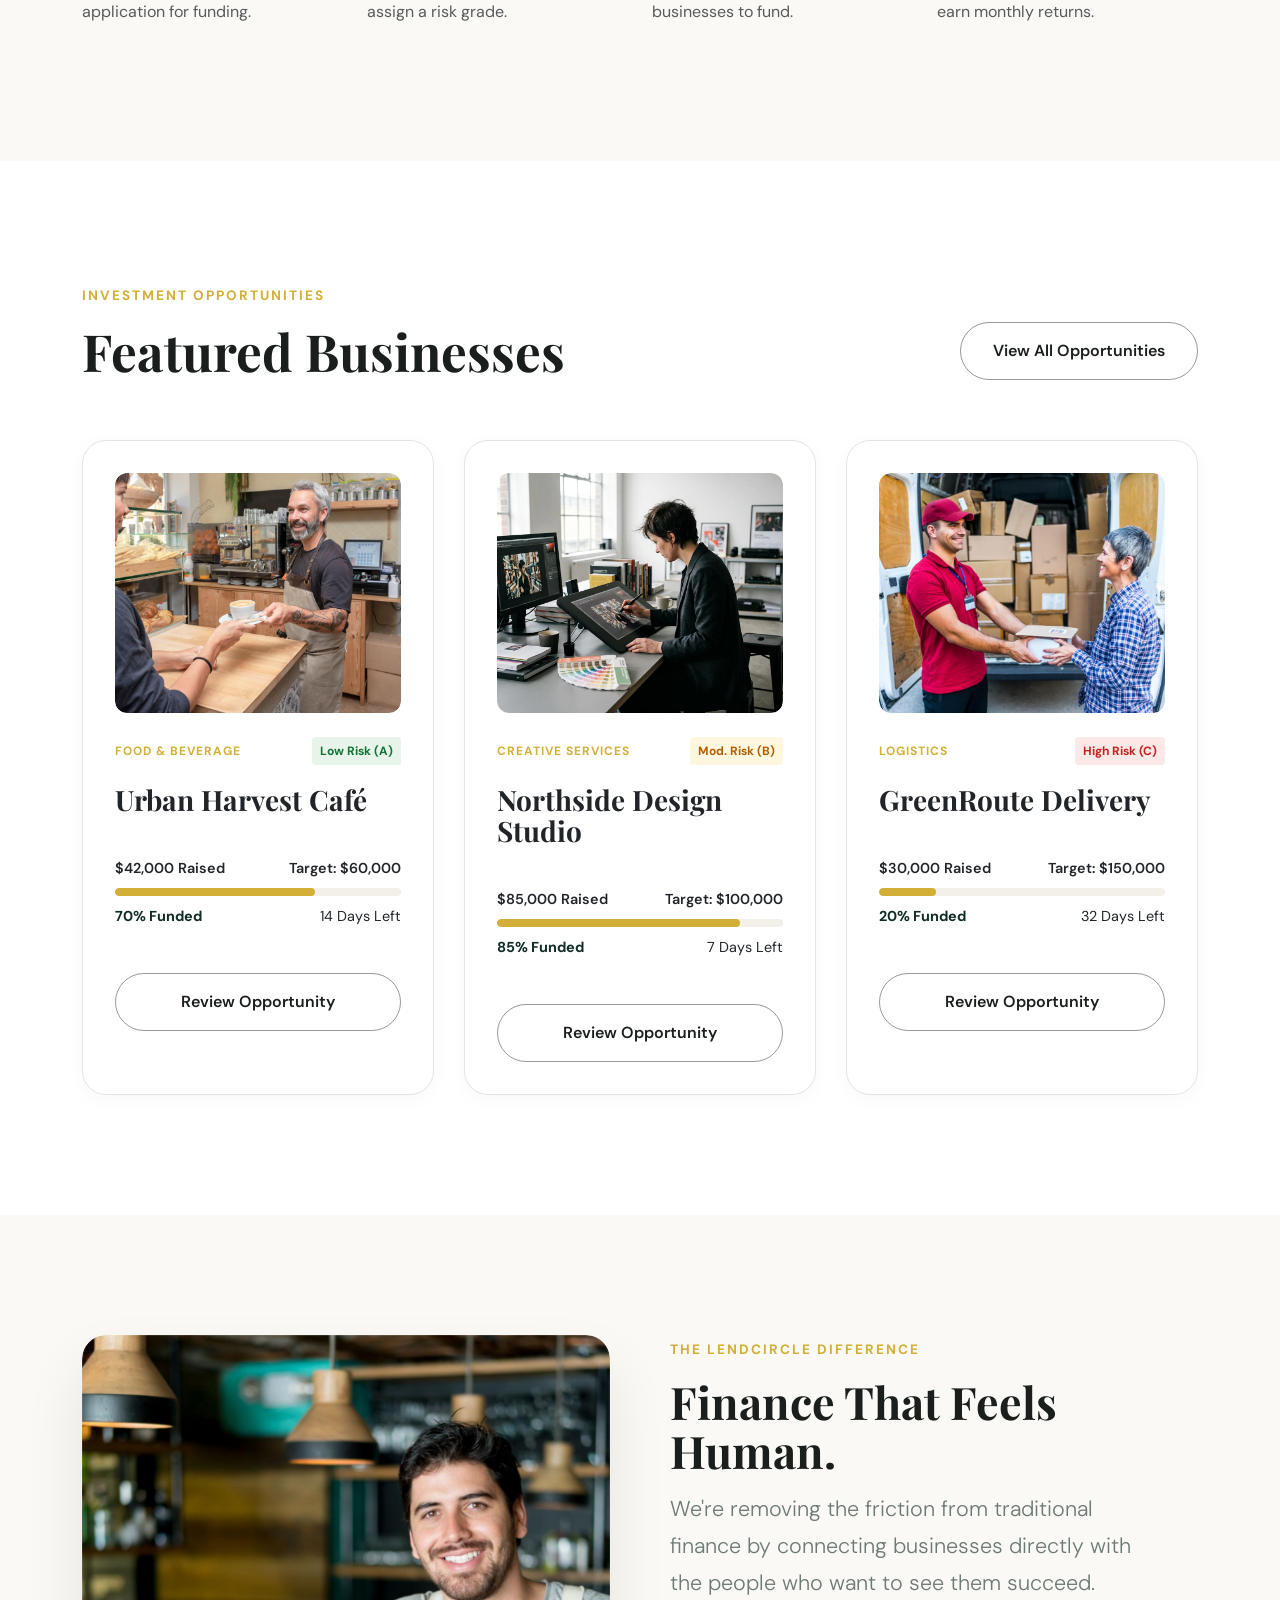
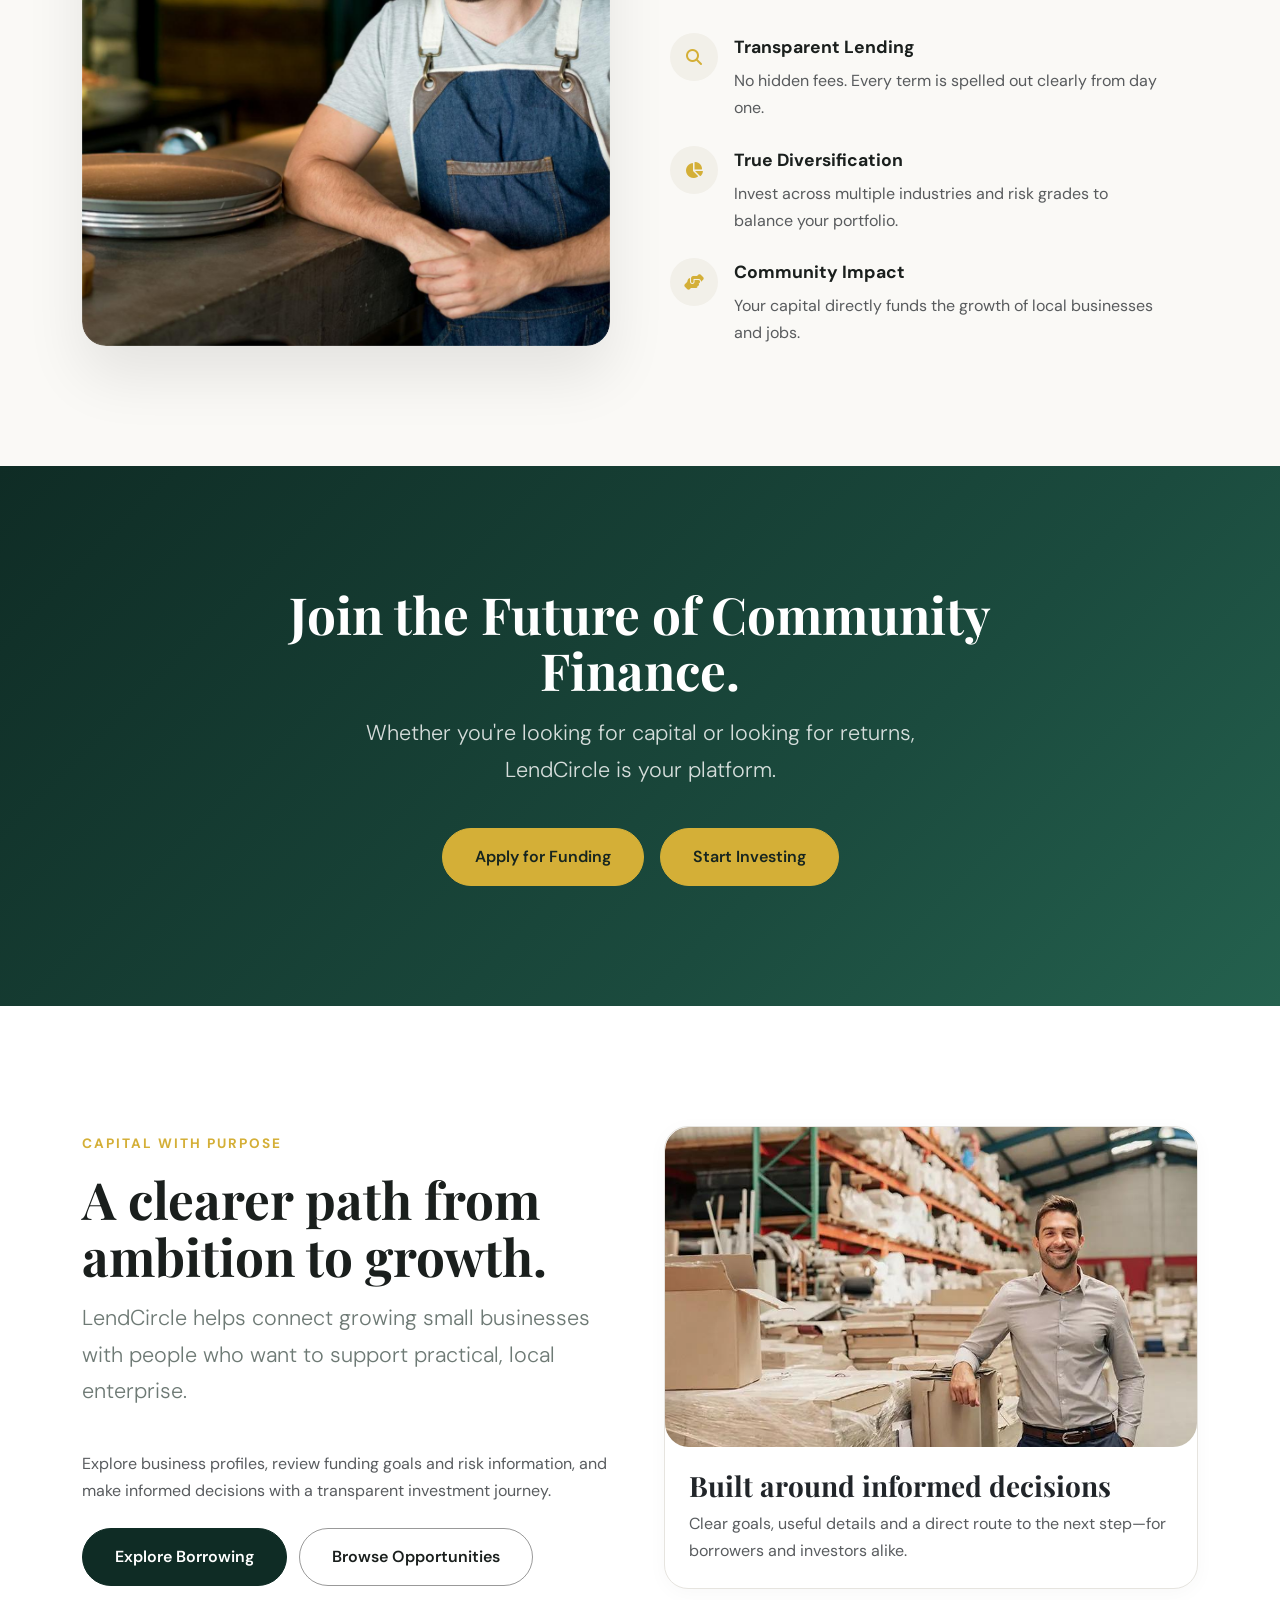
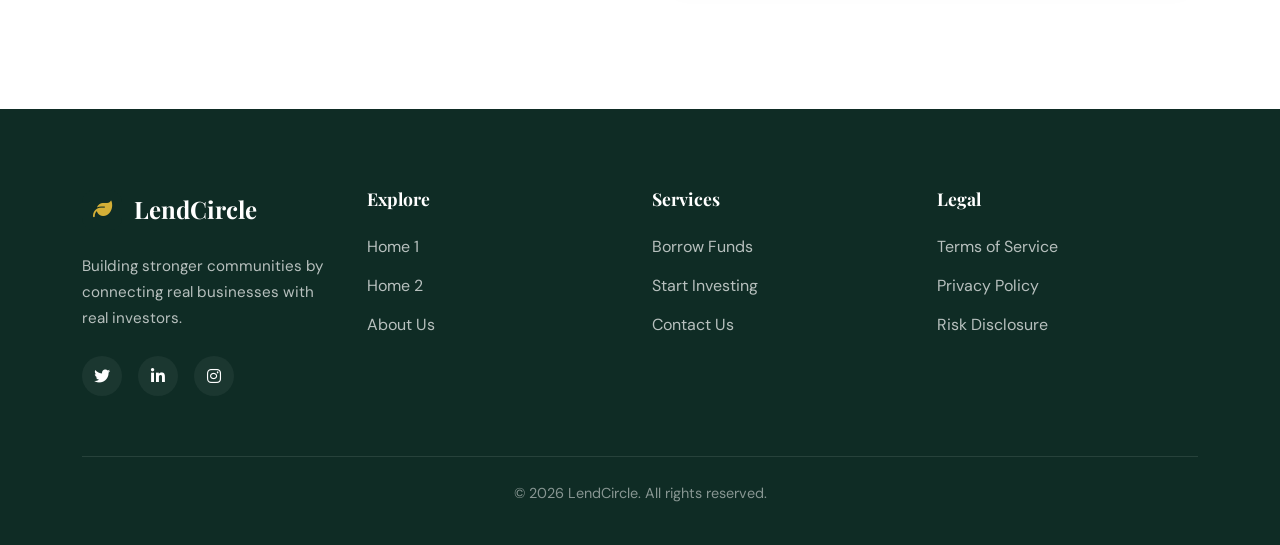
==== commit a2bac776: "correction" ====
--- a/index.html
+++ b/index.html
@@ -1,4 +1,4 @@
-﻿<!DOCTYPE html>
+<!DOCTYPE html>
 <html lang="en">
 
 <head>
@@ -298,7 +298,33 @@
         </section>
     </main>
 
-    <footer class="footer">
+    
+    <!-- Added section: Built for Real-World Business Growth -->
+    <section class="section section-light">
+      <div class="container">
+        <div class="grid-2 align-center" style="gap:48px;">
+          <div>
+            <span class="eyebrow">CAPITAL WITH PURPOSE</span>
+            <h2 class="section-heading">A clearer path from ambition to growth.</h2>
+            <p class="lead">LendCircle helps connect growing small businesses with people who want to support practical, local enterprise.</p>
+            <p class="text-muted">Explore business profiles, review funding goals and risk information, and make informed decisions with a transparent investment journey.</p>
+            <div style="display:flex;gap:12px;flex-wrap:wrap;margin-top:24px;">
+              <a href="borrow.html" class="btn btn-primary">Explore Borrowing</a>
+              <a href="invest.html" class="btn btn-outline">Browse Opportunities</a>
+            </div>
+          </div>
+          <div class="card premium-card" style="padding:0;overflow:hidden;">
+            <img src="assets/images/solution3.jpg" alt="Small business owner reviewing plans for future growth" style="display:block;width:100%;height:320px;object-fit:cover;">
+            <div style="padding:24px;">
+              <h3 style="margin-bottom:8px;">Built around informed decisions</h3>
+              <p class="text-muted" style="margin:0;">Clear goals, useful details and a direct route to the next step—for borrowers and investors alike.</p>
+            </div>
+          </div>
+        </div>
+      </div>
+    </section>
+
+<footer class="footer">
         <div class="container">
             <div class="grid-4">
                 <div>
--- a/assets/css/style.css
+++ b/assets/css/style.css
@@ -1,4 +1,4 @@
-﻿:root {
+:root {
   --primary: #0f2c25;
   --primary-text: var(--primary);
   --primary-light: #1a4a3e;
@@ -34,336 +34,1453 @@
   --shadow-lg: 0 30px 60px rgba(0, 0, 0, 0.4);
 }
 
-* { box-sizing: border-box; }
-html { scroll-behavior: smooth; }
+* {
+  box-sizing: border-box;
+}
+
+html {
+  scroll-behavior: smooth;
+}
+
 body {
-  margin: 0; background: var(--bg); color: var(--text);
-  font-family: var(--font-body); line-height: 1.7; overflow-x: hidden;
+  margin: 0;
+  background: var(--bg);
+  color: var(--text);
+  font-family: var(--font-body);
+  line-height: 1.7;
+  overflow-x: hidden;
   transition: background 0.3s ease, color 0.3s ease;
 }
-a { text-decoration: none; color: inherit; transition: var(--transition); }
-img { width: 100%; height: 100%; object-fit: cover; display: block; border-radius: inherit; }
-button, input, textarea, select { font: inherit; }
-button { cursor: pointer; border: none; background: none; }
-
-.container { width: min(1280px, calc(100% - 48px)); margin: auto; }
+
+a {
+  text-decoration: none;
+  color: inherit;
+  transition: var(--transition);
+}
+
+img {
+  width: 100%;
+  height: 100%;
+  object-fit: cover;
+  display: block;
+  border-radius: inherit;
+}
+
+button,
+input,
+textarea,
+select {
+  font: inherit;
+}
+
+button {
+  cursor: pointer;
+  border: none;
+  background: none;
+}
+
+.container {
+  width: min(1280px, calc(100% - 48px));
+  margin: auto;
+}
 
 /* Typography */
-h1, h2, h3, h4, h5, h6 { font-family: var(--font-heading); font-weight: 700; line-height: 1.1; margin-top: 0; }
-.text-muted { color: var(--text-muted); }
-.eyebrow { display: inline-block; font-size: 0.85rem; font-weight: 700; text-transform: uppercase; letter-spacing: 2px; color: var(--accent); margin-bottom: 1rem; }
-.hero-heading { font-size: clamp(3.5rem, 6vw, 5.5rem); letter-spacing: -0.02em; margin-bottom: 1.5rem; }
-.section-heading { font-size: clamp(2.5rem, 4vw, 3.5rem); margin-bottom: 1rem; }
-.lead { font-size: clamp(1.1rem, 2vw, 1.35rem); color: var(--text-muted); margin-bottom: 2.5rem; max-width: 600px; }
+h1,
+h2,
+h3,
+h4,
+h5,
+h6 {
+  font-family: var(--font-heading);
+  font-weight: 700;
+  line-height: 1.1;
+  margin-top: 0;
+}
+
+.text-muted {
+  color: var(--text-muted);
+}
+
+.eyebrow {
+  display: inline-block;
+  font-size: 0.85rem;
+  font-weight: 700;
+  text-transform: uppercase;
+  letter-spacing: 2px;
+  color: var(--accent);
+  margin-bottom: 1rem;
+}
+
+.hero-heading {
+  font-size: clamp(3.5rem, 6vw, 5.5rem);
+  letter-spacing: -0.02em;
+  margin-bottom: 1.5rem;
+}
+
+.section-heading {
+  font-size: clamp(2.5rem, 4vw, 3.5rem);
+  margin-bottom: 1rem;
+}
+
+.lead {
+  font-size: clamp(1.1rem, 2vw, 1.35rem);
+  color: var(--text-muted);
+  margin-bottom: 2.5rem;
+  max-width: 600px;
+}
 
 /* Buttons */
-.btn { display: inline-flex; align-items: center; justify-content: center; gap: 12px; padding: 16px 32px; border-radius: 99px; font-weight: 600; font-size: 1rem; transition: var(--transition); text-align: center; }
-.btn-primary { background: var(--primary); color: #fff; border: 1px solid var(--primary); }
-.btn-primary:hover { background: var(--primary-light); transform: translateY(-3px); box-shadow: var(--shadow); color: #fff; }
-.btn-accent { background: var(--accent); color: #fff; border: 1px solid var(--accent); }
-.btn-accent:hover { filter: brightness(1.1); transform: translateY(-3px); box-shadow: var(--shadow); color: #fff;}
-.btn-outline { background: transparent; color: var(--text); border: 1px solid var(--border); }
-.btn-outline:hover { border-color: var(--text); transform: translateY(-3px); }
+.btn {
+  display: inline-flex;
+  align-items: center;
+  justify-content: center;
+  gap: 12px;
+  padding: 16px 32px;
+  border-radius: 99px;
+  font-weight: 600;
+  font-size: 1rem;
+  transition: var(--transition);
+  text-align: center;
+}
+
+.btn-primary {
+  background: var(--primary);
+  color: #fff;
+  border: 1px solid var(--primary);
+}
+
+.btn-primary:hover {
+  background: var(--primary-light);
+  transform: translateY(-3px);
+  box-shadow: var(--shadow);
+  color: #fff;
+}
+
+.btn-accent {
+  background: var(--accent);
+  color: #fff;
+  border: 1px solid var(--accent);
+}
+
+.btn-accent:hover {
+  filter: brightness(1.1);
+  transform: translateY(-3px);
+  box-shadow: var(--shadow);
+  color: #fff;
+}
+
+.btn-outline {
+  background: transparent;
+  color: var(--text);
+  border: 1px solid var(--border);
+}
+
+.btn-outline:hover {
+  border-color: var(--text);
+  transform: translateY(-3px);
+}
 
 /* Layout & Sections */
-.section { padding: 120px 0; position: relative; }
-.section-light { background: var(--surface); }
-.section-dark { background: var(--primary); color: #fff; }
-.section-dark .text-muted { color: rgba(255,255,255,0.7); }
-.grid-2 { display: grid; grid-template-columns: 1fr 1fr; gap: 40px; }
-.grid-3 { display: grid; grid-template-columns: repeat(3, 1fr); gap: 30px; }
-.grid-4 { display: grid; grid-template-columns: repeat(4, 1fr); gap: 24px; }
-.align-center { align-items: center; }
+.section {
+  padding: 120px 0;
+  position: relative;
+}
+
+.section-light {
+  background: var(--surface);
+}
+
+.section-dark {
+  background: var(--primary);
+  color: #fff;
+}
+
+.section-dark .text-muted {
+  color: rgba(255, 255, 255, 0.7);
+}
+
+.grid-2 {
+  display: grid;
+  grid-template-columns: 1fr 1fr;
+  gap: 40px;
+}
+
+.grid-3 {
+  display: grid;
+  grid-template-columns: repeat(3, 1fr);
+  gap: 30px;
+}
+
+.grid-4 {
+  display: grid;
+  grid-template-columns: repeat(4, 1fr);
+  gap: 24px;
+}
+
+.align-center {
+  align-items: center;
+}
 
 /* Navigation */
-.navbar { position: sticky; top: 0; z-index: 1000; padding: 20px 0; background: color-mix(in srgb, var(--bg) 85%, transparent); backdrop-filter: blur(20px); border-bottom: 1px solid var(--border); transition: var(--transition); }
-.navbar.scrolled { padding: 12px 0; box-shadow: var(--shadow-sm); }
-.nav-inner { display: flex; align-items: center; justify-content: space-between; }
-.brand { font-family: var(--font-heading); font-size: 1.5rem; font-weight: 700; display: flex; align-items: center; gap: 12px; }
-.brand-icon { width: 40px; height: 40px; background: var(--primary); color: var(--accent); border-radius: var(--radius-sm); display: grid; place-items: center; font-size: 1.2rem; }
-.nav-links { display: flex; gap: 32px; align-items: center; }
-.nav-link { font-weight: 600; font-size: 0.95rem; color: var(--text); position: relative; }
-.nav-link::after { content: ''; position: absolute; bottom: -4px; left: 0; width: 0; height: 2px; background: var(--accent); transition: var(--transition); }
-.nav-link:hover::after, .nav-link.active::after { width: 100%; }
-.nav-actions { display: flex; gap: 16px; align-items: center; }
-.icon-btn { width: 44px; height: 44px; border-radius: 50%; border: 1px solid var(--border); display: grid; place-items: center; color: var(--text); transition: var(--transition); }
-.icon-btn:hover { background: var(--surface-2); border-color: var(--text-muted); }
+.navbar {
+  position: sticky;
+  top: 0;
+  z-index: 1000;
+  padding: 20px 0;
+  background: color-mix(in srgb, var(--bg) 85%, transparent);
+  backdrop-filter: blur(20px);
+  border-bottom: 1px solid var(--border);
+  transition: var(--transition);
+}
+
+.navbar.scrolled {
+  padding: 12px 0;
+  box-shadow: var(--shadow-sm);
+}
+
+.nav-inner {
+  display: flex;
+  align-items: center;
+  justify-content: space-between;
+}
+
+.brand {
+  font-family: var(--font-heading);
+  font-size: 1.5rem;
+  font-weight: 700;
+  display: flex;
+  align-items: center;
+  gap: 12px;
+}
+
+.brand-icon {
+  width: 40px;
+  height: 40px;
+  background: var(--primary);
+  color: var(--accent);
+  border-radius: var(--radius-sm);
+  display: grid;
+  place-items: center;
+  font-size: 1.2rem;
+}
+
+.nav-links {
+  display: flex;
+  gap: 32px;
+  align-items: center;
+}
+
+.nav-link {
+  font-weight: 600;
+  font-size: 0.95rem;
+  color: var(--text);
+  position: relative;
+}
+
+.nav-link::after {
+  content: '';
+  position: absolute;
+  bottom: -4px;
+  left: 0;
+  width: 0;
+  height: 2px;
+  background: var(--accent);
+  transition: var(--transition);
+}
+
+.nav-link:hover::after,
+.nav-link.active::after {
+  width: 100%;
+}
+
+.nav-actions {
+  display: flex;
+  gap: 16px;
+  align-items: center;
+}
+
+.icon-btn {
+  width: 44px;
+  height: 44px;
+  border-radius: 50%;
+  border: 1px solid var(--border);
+  display: grid;
+  place-items: center;
+  color: var(--text);
+  transition: var(--transition);
+}
+
+.icon-btn:hover {
+  background: var(--surface-2);
+  border-color: var(--text-muted);
+}
 
 /* Cards */
-.card { background: var(--surface); border-radius: var(--radius); padding: 40px; border: 1px solid var(--border); transition: var(--transition); box-shadow: var(--shadow-sm); position: relative; overflow: hidden; }
-.card:hover { transform: translateY(-5px); box-shadow: var(--shadow); border-color: var(--accent); }
-.card-image-wrap { height: 240px; border-radius: var(--radius-sm); overflow: hidden; margin-bottom: 24px; position: relative; }
-.card-image-wrap img { transition: transform 0.6s ease; }
-.card:hover .card-image-wrap img { transform: scale(1.05); }
+.card {
+  background: var(--surface);
+  border-radius: var(--radius);
+  padding: 40px;
+  border: 1px solid var(--border);
+  transition: var(--transition);
+  box-shadow: var(--shadow-sm);
+  position: relative;
+  overflow: hidden;
+}
+
+.card:hover {
+  transform: translateY(-5px);
+  box-shadow: var(--shadow);
+  border-color: var(--accent);
+}
+
+.card-image-wrap {
+  height: 240px;
+  border-radius: var(--radius-sm);
+  overflow: hidden;
+  margin-bottom: 24px;
+  position: relative;
+}
+
+.card-image-wrap img {
+  transition: transform 0.6s ease;
+}
+
+.card:hover .card-image-wrap img {
+  transform: scale(1.05);
+}
 
 /* Badges & progress */
-.badge { position: absolute; top: 16px; right: 16px; background: rgba(255,255,255,0.9); color: var(--primary); padding: 6px 12px; border-radius: 99px; font-weight: 700; font-size: 0.8rem; z-index: 2; backdrop-filter: blur(4px); }
-.progress-wrap { margin: 20px 0; }
-.progress-bar { height: 8px; background: var(--surface-2); border-radius: 99px; overflow: hidden; }
-.progress-fill { height: 100%; background: var(--accent); border-radius: 99px; }
-.progress-stats { display: flex; justify-content: space-between; font-size: 0.9rem; margin-top: 8px; font-weight: 600; }
+.badge {
+  position: absolute;
+  top: 16px;
+  right: 16px;
+  background: rgba(255, 255, 255, 0.9);
+  color: var(--primary);
+  padding: 6px 12px;
+  border-radius: 99px;
+  font-weight: 700;
+  font-size: 0.8rem;
+  z-index: 2;
+  backdrop-filter: blur(4px);
+}
+
+.progress-wrap {
+  margin: 20px 0;
+}
+
+.progress-bar {
+  height: 8px;
+  background: var(--surface-2);
+  border-radius: 99px;
+  overflow: hidden;
+}
+
+.progress-fill {
+  height: 100%;
+  background: var(--accent);
+  border-radius: 99px;
+}
+
+.progress-stats {
+  display: flex;
+  justify-content: space-between;
+  font-size: 0.9rem;
+  margin-top: 8px;
+  font-weight: 600;
+}
 
 /* Premium Hero 1 */
-.hero-1 { padding: 80px 0 120px; position: relative; overflow: hidden; min-height: 90vh; display: flex; align-items: center; }
-.hero-1 .container { position: relative; z-index: 2; }
-.hero-1-bg { position: absolute; top: 0; right: 0; width: 45vw; height: 100%; border-radius: 40px 0 0 40px; overflow: hidden; box-shadow: var(--shadow-lg); }
-.hero-1-bg::after { content: ''; position: absolute; inset: 0; background: linear-gradient(to right, var(--bg) 0%, transparent 100%); }
-.floating-card { position: absolute; background: var(--surface); padding: 24px; border-radius: var(--radius-sm); box-shadow: var(--shadow-lg); border: 1px solid var(--border); display: flex; gap: 16px; align-items: center; animation: float 6s ease-in-out infinite; z-index: 3; }
-.floating-card-1 { bottom: 10%; left: -10%; animation-delay: 0s; }
-.floating-card-2 { top: 20%; right: 10%; animation-delay: -3s; }
-@keyframes float { 0%, 100% { transform: translateY(0); } 50% { transform: translateY(-15px); } }
-.floating-icon { width: 48px; height: 48px; background: var(--accent-soft); color: var(--accent); border-radius: 50%; display: grid; place-items: center; font-size: 1.2rem; }
-.floating-text h4 { margin: 0; font-size: 1.2rem; }
-.floating-text p { margin: 0; color: var(--text-muted); font-size: 0.9rem; }
+.hero-1 {
+  padding: 80px 0 120px;
+  position: relative;
+  overflow: hidden;
+  min-height: 90vh;
+  display: flex;
+  align-items: center;
+}
+
+.hero-1 .container {
+  position: relative;
+  z-index: 2;
+}
+
+.hero-1-bg {
+  position: absolute;
+  top: 0;
+  right: 0;
+  width: 45vw;
+  height: 100%;
+  border-radius: 40px 0 0 40px;
+  overflow: hidden;
+  box-shadow: var(--shadow-lg);
+}
+
+.hero-1-bg::after {
+  content: '';
+  position: absolute;
+  inset: 0;
+  background: linear-gradient(to right, var(--bg) 0%, transparent 100%);
+}
+
+.floating-card {
+  position: absolute;
+  background: var(--surface);
+  padding: 24px;
+  border-radius: var(--radius-sm);
+  box-shadow: var(--shadow-lg);
+  border: 1px solid var(--border);
+  display: flex;
+  gap: 16px;
+  align-items: center;
+  animation: float 6s ease-in-out infinite;
+  z-index: 3;
+}
+
+.floating-card-1 {
+  bottom: 10%;
+  left: -10%;
+  animation-delay: 0s;
+}
+
+.floating-card-2 {
+  top: 20%;
+  right: 10%;
+  animation-delay: -3s;
+}
+
+@keyframes float {
+
+  0%,
+  100% {
+    transform: translateY(0);
+  }
+
+  50% {
+    transform: translateY(-15px);
+  }
+}
+
+.floating-icon {
+  width: 48px;
+  height: 48px;
+  background: var(--accent-soft);
+  color: var(--accent);
+  border-radius: 50%;
+  display: grid;
+  place-items: center;
+  font-size: 1.2rem;
+}
+
+.floating-text h4 {
+  margin: 0;
+  font-size: 1.2rem;
+}
+
+.floating-text p {
+  margin: 0;
+  color: var(--text-muted);
+  font-size: 0.9rem;
+}
 
 /* Trust Strip */
-.trust-strip { background: var(--primary); padding: 60px 0; color: #fff; margin-top: -60px; position: relative; z-index: 4; border-radius: var(--radius); margin-left: 24px; margin-right: 24px; }
-.stat-item { text-align: center; border-right: 1px solid rgba(255,255,255,0.1); }
-.stat-item:last-child { border-right: none; }
-.stat-item h3 { font-size: 3rem; margin-bottom: 8px; color: var(--accent); }
-.stat-item p { margin: 0; font-size: 1.1rem; opacity: 0.8; }
+.trust-strip {
+  background: var(--primary);
+  padding: 60px 0;
+  color: #fff;
+  margin-top: -60px;
+  position: relative;
+  z-index: 4;
+  border-radius: var(--radius);
+  margin-left: 24px;
+  margin-right: 24px;
+}
+
+.stat-item {
+  text-align: center;
+  border-right: 1px solid rgba(255, 255, 255, 0.1);
+}
+
+.stat-item:last-child {
+  border-right: none;
+}
+
+.stat-item h3 {
+  font-size: 3rem;
+  margin-bottom: 8px;
+  color: var(--accent);
+}
+
+.stat-item p {
+  margin: 0;
+  font-size: 1.1rem;
+  opacity: 0.8;
+}
 
 /* Feature visually rich */
-.visual-composition { position: relative; }
-.visual-main { border-radius: var(--radius); overflow: hidden; box-shadow: var(--shadow); aspect-ratio: 4/5; }
-.visual-overlap { position: absolute; bottom: -40px; right: -40px; width: 60%; border-radius: var(--radius); border: 8px solid var(--bg); box-shadow: var(--shadow-lg); aspect-ratio: 1; overflow: hidden; }
+.visual-composition {
+  position: relative;
+}
+
+.visual-main {
+  border-radius: var(--radius);
+  overflow: hidden;
+  box-shadow: var(--shadow);
+  aspect-ratio: 4/5;
+}
+
+.visual-overlap {
+  position: absolute;
+  bottom: -40px;
+  right: -40px;
+  width: 60%;
+  border-radius: var(--radius);
+  border: 8px solid var(--bg);
+  box-shadow: var(--shadow-lg);
+  aspect-ratio: 1;
+  overflow: hidden;
+}
 
 /* Forms & Auth */
-.auth-layout { min-height: 100vh; display: grid; grid-template-columns: 1fr 1fr; }
-.auth-visual { background: var(--primary); position: relative; overflow: hidden; padding: 60px; color: #fff; display: flex; flex-direction: column; justify-content: space-between; }
-.auth-visual img { position: absolute; inset: 0; opacity: 0.4; z-index: 1; mix-blend-mode: overlay; }
-.auth-visual-content { position: relative; z-index: 2; max-width: 500px; }
-.auth-form-wrap { padding: 80px; display: flex; flex-direction: column; justify-content: center; background: var(--bg); }
-.form-group { margin-bottom: 24px; }
-.form-label { display: block; font-weight: 600; margin-bottom: 8px; font-size: 0.95rem; }
-.form-control { width: 100%; padding: 16px 20px; border: 1px solid var(--border); border-radius: var(--radius-sm); background: var(--surface); color: var(--text); transition: var(--transition); }
-.form-control:focus { outline: none; border-color: var(--accent); box-shadow: 0 0 0 4px var(--accent-soft); }
-.role-selector { display: grid; grid-template-columns: 1fr 1fr; gap: 16px; margin-bottom: 32px; }
-.role-btn { border: 1px solid var(--border); border-radius: var(--radius-sm); padding: 20px; text-align: center; cursor: pointer; transition: var(--transition); background: var(--surface); }
-.role-btn.selected { border-color: var(--accent); background: var(--accent-soft); }
-.role-btn i { font-size: 2rem; color: var(--primary); margin-bottom: 12px; }
-.role-btn h4 { margin: 0; font-size: 1.1rem; }
+.auth-layout {
+  min-height: 100vh;
+  display: grid;
+  grid-template-columns: 1fr 1fr;
+}
+
+.auth-visual {
+  background: var(--primary);
+  position: relative;
+  overflow: hidden;
+  padding: 60px;
+  color: #fff;
+  display: flex;
+  flex-direction: column;
+  justify-content: space-between;
+}
+
+.auth-visual img {
+  position: absolute;
+  inset: 0;
+  opacity: 0.4;
+  z-index: 1;
+  mix-blend-mode: overlay;
+}
+
+.auth-visual-content {
+  position: relative;
+  z-index: 2;
+  max-width: 500px;
+}
+
+.auth-form-wrap {
+  padding: 80px;
+  display: flex;
+  flex-direction: column;
+  justify-content: center;
+  background: var(--bg);
+}
+
+.form-group {
+  margin-bottom: 24px;
+}
+
+.form-label {
+  display: block;
+  font-weight: 600;
+  margin-bottom: 8px;
+  font-size: 0.95rem;
+}
+
+.form-control {
+  width: 100%;
+  padding: 16px 20px;
+  border: 1px solid var(--border);
+  border-radius: var(--radius-sm);
+  background: var(--surface);
+  color: var(--text);
+  transition: var(--transition);
+}
+
+.form-control:focus {
+  outline: none;
+  border-color: var(--accent);
+  box-shadow: 0 0 0 4px var(--accent-soft);
+}
+
+.role-selector {
+  display: grid;
+  grid-template-columns: 1fr 1fr;
+  gap: 16px;
+  margin-bottom: 32px;
+}
+
+.role-btn {
+  border: 1px solid var(--border);
+  border-radius: var(--radius-sm);
+  padding: 20px;
+  text-align: center;
+  cursor: pointer;
+  transition: var(--transition);
+  background: var(--surface);
+}
+
+.role-btn.selected {
+  border-color: var(--accent);
+  background: var(--accent-soft);
+}
+
+.role-btn i {
+  font-size: 2rem;
+  color: var(--primary);
+  margin-bottom: 12px;
+}
+
+.role-btn h4 {
+  margin: 0;
+  font-size: 1.1rem;
+}
 
 /* Dashboard */
-.dashboard-layout { display: grid; grid-template-columns: 280px 1fr; min-height: 100vh; background: var(--surface-2); }
-.sidebar { background: var(--surface); border-right: 1px solid var(--border); padding: 32px 24px; display: flex; flex-direction: column; position: sticky; top: 0; height: 100vh; }
-.sidebar-menu { margin-top: 40px; display: flex; flex-direction: column; gap: 8px; flex: 1; }
-.sidebar-link { display: flex; align-items: center; gap: 12px; padding: 14px 20px; border-radius: var(--radius-sm); font-weight: 600; color: var(--text-muted); transition: var(--transition); }
-.sidebar-link:hover, .sidebar-link.active { background: var(--bg); color: var(--primary); }
-.sidebar-link i { font-size: 1.2rem; }
-.dash-content { padding: 40px; }
-.dash-header { display: flex; justify-content: space-between; align-items: center; margin-bottom: 40px; }
-.stat-card { background: var(--surface); padding: 32px; border-radius: var(--radius); border: 1px solid var(--border); box-shadow: var(--shadow-sm); }
-.stat-card-title { color: var(--text-muted); font-size: 0.95rem; font-weight: 600; margin-bottom: 12px; display: flex; align-items: center; gap: 8px; }
-.stat-card-value { font-size: 2.5rem; font-family: var(--font-heading); font-weight: 700; margin-bottom: 8px; }
-.stat-card-trend { display: inline-flex; align-items: center; gap: 6px; font-size: 0.85rem; font-weight: 600; padding: 4px 10px; border-radius: 99px; }
-.trend-up { background: #e6f4ea; color: #137333; }
-.data-table { width: 100%; border-collapse: collapse; background: var(--surface); border-radius: var(--radius); overflow: hidden; box-shadow: var(--shadow-sm); }
-.data-table th, .data-table td { padding: 20px 24px; text-align: left; border-bottom: 1px solid var(--border); }
-.data-table th { background: var(--bg); font-weight: 600; color: var(--text-muted); font-size: 0.9rem; text-transform: uppercase; letter-spacing: 1px; }
-.status-badge { display: inline-block; padding: 6px 12px; border-radius: 99px; font-size: 0.8rem; font-weight: 700; }
-.status-active { background: #e6f4ea; color: #137333; }
-.status-pending { background: #fef7e0; color: #b06000; }
+.dashboard-layout {
+  display: grid;
+  grid-template-columns: 280px 1fr;
+  min-height: 100vh;
+  background: var(--surface-2);
+}
+
+.sidebar {
+  background: var(--surface);
+  border-right: 1px solid var(--border);
+  padding: 32px 24px;
+  display: flex;
+  flex-direction: column;
+  position: sticky;
+  top: 0;
+  height: 100vh;
+}
+
+.sidebar-menu {
+  margin-top: 40px;
+  display: flex;
+  flex-direction: column;
+  gap: 8px;
+  flex: 1;
+}
+
+.sidebar-link {
+  display: flex;
+  align-items: center;
+  gap: 12px;
+  padding: 14px 20px;
+  border-radius: var(--radius-sm);
+  font-weight: 600;
+  color: var(--text-muted);
+  transition: var(--transition);
+}
+
+.sidebar-link:hover,
+.sidebar-link.active {
+  background: var(--bg);
+  color: var(--primary);
+}
+
+.sidebar-link i {
+  font-size: 1.2rem;
+}
+
+.dash-content {
+  padding: 40px;
+}
+
+.dash-header {
+  display: flex;
+  justify-content: space-between;
+  align-items: center;
+  margin-bottom: 40px;
+}
+
+.stat-card {
+  background: var(--surface);
+  padding: 32px;
+  border-radius: var(--radius);
+  border: 1px solid var(--border);
+  box-shadow: var(--shadow-sm);
+}
+
+.stat-card-title {
+  color: var(--text-muted);
+  font-size: 0.95rem;
+  font-weight: 600;
+  margin-bottom: 12px;
+  display: flex;
+  align-items: center;
+  gap: 8px;
+}
+
+.stat-card-value {
+  font-size: 2.5rem;
+  font-family: var(--font-heading);
+  font-weight: 700;
+  margin-bottom: 8px;
+}
+
+.stat-card-trend {
+  display: inline-flex;
+  align-items: center;
+  gap: 6px;
+  font-size: 0.85rem;
+  font-weight: 600;
+  padding: 4px 10px;
+  border-radius: 99px;
+}
+
+.trend-up {
+  background: #e6f4ea;
+  color: #137333;
+}
+
+.data-table {
+  width: 100%;
+  border-collapse: collapse;
+  background: var(--surface);
+  border-radius: var(--radius);
+  overflow: hidden;
+  box-shadow: var(--shadow-sm);
+}
+
+.data-table th,
+.data-table td {
+  padding: 20px 24px;
+  text-align: left;
+  border-bottom: 1px solid var(--border);
+}
+
+.data-table th {
+  background: var(--bg);
+  font-weight: 600;
+  color: var(--text-muted);
+  font-size: 0.9rem;
+  text-transform: uppercase;
+  letter-spacing: 1px;
+}
+
+.status-badge {
+  display: inline-block;
+  padding: 6px 12px;
+  border-radius: 99px;
+  font-size: 0.8rem;
+  font-weight: 700;
+}
+
+.status-active {
+  background: #e6f4ea;
+  color: #137333;
+}
+
+.status-pending {
+  background: #fef7e0;
+  color: #b06000;
+}
 
 /* Footer */
-.footer { background: var(--primary); color: rgba(255,255,255,0.7); padding: 100px 0 40px; }
-.footer h4 { color: #fff; font-size: 1.2rem; margin-bottom: 24px; }
-.footer-links { display: flex; flex-direction: column; gap: 12px; }
-.footer-links a:hover { color: var(--accent); padding-left: 5px; }
-.footer-bottom { border-top: 1px solid rgba(255,255,255,0.1); padding-top: 32px; margin-top: 60px; display: flex; justify-content: space-between; align-items: center; font-size: 0.9rem; }
-.social-links { display: flex; gap: 16px; }
-.social-icon { width: 40px; height: 40px; border-radius: 50%; background: rgba(255,255,255,0.05); display: grid; place-items: center; color: #fff; transition: var(--transition); }
-.social-icon:hover { background: var(--accent); transform: translateY(-3px); }
+.footer {
+  background: var(--primary);
+  color: rgba(255, 255, 255, 0.7);
+  padding: 100px 0 40px;
+}
+
+.footer h4 {
+  color: #fff;
+  font-size: 1.2rem;
+  margin-bottom: 24px;
+}
+
+.footer-links {
+  display: flex;
+  flex-direction: column;
+  gap: 12px;
+}
+
+.footer-links a:hover {
+  color: var(--accent);
+  padding-left: 5px;
+}
+
+.footer-bottom {
+  border-top: 1px solid rgba(255, 255, 255, 0.1);
+  padding-top: 32px;
+  margin-top: 60px;
+  display: flex;
+  justify-content: space-between;
+  align-items: center;
+  font-size: 0.9rem;
+}
+
+.social-links {
+  display: flex;
+  gap: 16px;
+}
+
+.social-icon {
+  width: 40px;
+  height: 40px;
+  border-radius: 50%;
+  background: rgba(255, 255, 255, 0.05);
+  display: grid;
+  place-items: center;
+  color: #fff;
+  transition: var(--transition);
+}
+
+.social-icon:hover {
+  background: var(--accent);
+  transform: translateY(-3px);
+}
 
 /* Responsive */
 @media (max-width: 1024px) {
-  .grid-4 { grid-template-columns: repeat(2, 1fr); }
-  .grid-3 { grid-template-columns: repeat(2, 1fr); }
-  .hero-1-bg { width: 100%; opacity: 0.2; }
-  .auth-layout { grid-template-columns: 1fr; }
-  .auth-visual { display: none; }
-}
+  .grid-4 {
+    grid-template-columns: repeat(2, 1fr);
+  }
+
+  .grid-3 {
+    grid-template-columns: repeat(2, 1fr);
+  }
+
+  .hero-1-bg {
+    width: 100%;
+    opacity: 0.2;
+  }
+
+  .auth-layout {
+    grid-template-columns: 1fr;
+  }
+
+  .auth-visual {
+    display: none;
+  }
+}
+
 @media (max-width: 768px) {
-  .grid-2, .grid-3, .grid-4 { grid-template-columns: 1fr; }
-  .nav-links, .nav-actions { display: none; }
-  .trust-strip .grid-4 { grid-template-columns: repeat(2, 1fr); gap: 40px; }
-  .stat-item { border: none; }
-  .dashboard-layout { grid-template-columns: 1fr; }
-  .sidebar { display: none; }
+
+  .grid-2,
+  .grid-3,
+  .grid-4 {
+    grid-template-columns: 1fr;
+  }
+
+  .nav-links,
+  .nav-actions {
+    display: none;
+  }
+
+  .trust-strip .grid-4 {
+    grid-template-columns: repeat(2, 1fr);
+    gap: 40px;
+  }
+
+  .stat-item {
+    border: none;
+  }
+
+  .dashboard-layout {
+    grid-template-columns: 1fr;
+  }
+
+  .sidebar {
+    display: none;
+  }
 }
 
 /* Home 2 specific styles */
-.hero-2 { min-height: 100vh; position: relative; display: flex; align-items: stretch; background: var(--bg); overflow: hidden; margin-top: -85px; }
-.hero-2-split { display: grid; grid-template-columns: 1.1fr 0.9fr; width: 100%; }
-.hero-2-content { display: flex; flex-direction: column; justify-content: center; z-index: 2; }
-.hero-2-visual { position: relative; }
-.hero-2-visual::after { content: ''; position: absolute; inset: 0; background: linear-gradient(to right, var(--bg) 0%, transparent 20%, transparent 80%, rgba(0,0,0,0.2) 100%); pointer-events: none; }
-.hero-glass-card { position: absolute; background: rgba(255, 255, 255, 0.85); backdrop-filter: blur(16px); -webkit-backdrop-filter: blur(16px); padding: 24px; border-radius: var(--radius-sm); border: 1px solid rgba(255,255,255,0.4); box-shadow: var(--shadow-lg); z-index: 3; animation: float 6s ease-in-out infinite; color: var(--text); }
-[data-theme="dark"] .hero-glass-card { background: rgba(20, 20, 20, 0.85); border-color: rgba(255,255,255,0.05); }
-
-.premium-card { padding: 32px; display: flex; flex-direction: column; }
-.category-tag { display: inline-block; font-size: 0.75rem; font-weight: 700; text-transform: uppercase; letter-spacing: 1px; color: var(--accent); margin-bottom: 8px; }
-
-.process-track { display: grid; grid-template-columns: repeat(4, 1fr); gap: 24px; position: relative; }
-.process-track::before { content: ''; position: absolute; top: 32px; left: 0; width: 100%; height: 2px; background: var(--border); z-index: 1; }
-.process-step { position: relative; z-index: 2; }
-.step-number { width: 64px; height: 64px; background: var(--surface); border: 2px solid var(--border); border-radius: 50%; display: grid; place-items: center; font-family: var(--font-heading); font-size: 1.5rem; font-weight: 700; color: var(--primary); transition: var(--transition); box-shadow: var(--shadow-sm); margin-bottom: 24px; }
-.process-step:hover .step-number { border-color: var(--accent); background: var(--accent); color: #fff; transform: translateY(-5px); box-shadow: var(--shadow); }
-
-.story-split { display: grid; grid-template-columns: 1fr 1fr; gap: 60px; align-items: center; }
-.story-image { border-radius: var(--radius); overflow: hidden; box-shadow: var(--shadow-lg); position: relative; }
-.story-image::after { content: ''; position: absolute; inset: 0; box-shadow: inset 0 0 0 1px rgba(255,255,255,0.1); border-radius: var(--radius); pointer-events: none; }
-.story-content { padding-right: 40px; }
-
-.feature-block { padding: 40px; background: var(--surface); border-radius: var(--radius); border: 1px solid var(--border); transition: var(--transition); text-align: center; height: 100%; box-shadow: var(--shadow-sm); }
-.feature-block i { font-size: 2.5rem; color: var(--accent); margin-bottom: 24px; transition: var(--transition); }
-.feature-block:hover { transform: translateY(-10px); box-shadow: var(--shadow); border-color: var(--accent); }
-.feature-block:hover i { transform: scale(1.1); }
-.feature-block h3 { margin-bottom: 16px; font-size: 1.5rem; }
+.hero-2 {
+  min-height: 100vh;
+  position: relative;
+  display: flex;
+  align-items: stretch;
+  background: var(--bg);
+  overflow: hidden;
+  margin-top: -85px;
+}
+
+.hero-2-split {
+  display: grid;
+  grid-template-columns: 1.1fr 0.9fr;
+  width: 100%;
+}
+
+.hero-2-content {
+  display: flex;
+  flex-direction: column;
+  justify-content: center;
+  z-index: 2;
+}
+
+.hero-2-visual {
+  position: relative;
+}
+
+.hero-2-visual::after {
+  content: '';
+  position: absolute;
+  inset: 0;
+  background: linear-gradient(to right, var(--bg) 0%, transparent 20%, transparent 80%, rgba(0, 0, 0, 0.2) 100%);
+  pointer-events: none;
+}
+
+.hero-glass-card {
+  position: absolute;
+  background: rgba(255, 255, 255, 0.85);
+  backdrop-filter: blur(16px);
+  -webkit-backdrop-filter: blur(16px);
+  padding: 24px;
+  border-radius: var(--radius-sm);
+  border: 1px solid rgba(255, 255, 255, 0.4);
+  box-shadow: var(--shadow-lg);
+  z-index: 3;
+  animation: float 6s ease-in-out infinite;
+  color: var(--text);
+}
+
+[data-theme="dark"] .hero-glass-card {
+  background: rgba(20, 20, 20, 0.85);
+  border-color: rgba(255, 255, 255, 0.05);
+}
+
+.premium-card {
+  padding: 32px;
+  display: flex;
+  flex-direction: column;
+}
+
+.category-tag {
+  display: inline-block;
+  font-size: 0.75rem;
+  font-weight: 700;
+  text-transform: uppercase;
+  letter-spacing: 1px;
+  color: var(--accent);
+  margin-bottom: 8px;
+}
+
+.process-track {
+  display: grid;
+  grid-template-columns: repeat(4, 1fr);
+  gap: 24px;
+  position: relative;
+}
+
+.process-track::before {
+  content: '';
+  position: absolute;
+  top: 32px;
+  left: 0;
+  width: 100%;
+  height: 2px;
+  background: var(--border);
+  z-index: 1;
+}
+
+.process-step {
+  position: relative;
+  z-index: 2;
+}
+
+.step-number {
+  width: 64px;
+  height: 64px;
+  background: var(--surface);
+  border: 2px solid var(--border);
+  border-radius: 50%;
+  display: grid;
+  place-items: center;
+  font-family: var(--font-heading);
+  font-size: 1.5rem;
+  font-weight: 700;
+  color: var(--primary);
+  transition: var(--transition);
+  box-shadow: var(--shadow-sm);
+  margin-bottom: 24px;
+}
+
+.process-step:hover .step-number {
+  border-color: var(--accent);
+  background: var(--accent);
+  color: #fff;
+  transform: translateY(-5px);
+  box-shadow: var(--shadow);
+}
+
+.story-split {
+  display: grid;
+  grid-template-columns: 1fr 1fr;
+  gap: 60px;
+  align-items: center;
+}
+
+.story-image {
+  border-radius: var(--radius);
+  overflow: hidden;
+  box-shadow: var(--shadow-lg);
+  position: relative;
+}
+
+.story-image::after {
+  content: '';
+  position: absolute;
+  inset: 0;
+  box-shadow: inset 0 0 0 1px rgba(255, 255, 255, 0.1);
+  border-radius: var(--radius);
+  pointer-events: none;
+}
+
+.story-content {
+  padding-right: 40px;
+}
+
+.feature-block {
+  padding: 40px;
+  background: var(--surface);
+  border-radius: var(--radius);
+  border: 1px solid var(--border);
+  transition: var(--transition);
+  text-align: center;
+  height: 100%;
+  box-shadow: var(--shadow-sm);
+}
+
+.feature-block i {
+  font-size: 2.5rem;
+  color: var(--accent);
+  margin-bottom: 24px;
+  transition: var(--transition);
+}
+
+.feature-block:hover {
+  transform: translateY(-10px);
+  box-shadow: var(--shadow);
+  border-color: var(--accent);
+}
+
+.feature-block:hover i {
+  transform: scale(1.1);
+}
+
+.feature-block h3 {
+  margin-bottom: 16px;
+  font-size: 1.5rem;
+}
 
 @media (max-width: 1024px) {
-  .hero-2-split { grid-template-columns: 1fr; }
-  .hero-2-visual { height: 60vh; }
-  .hero-2-visual img { height: 100%; }
-  .hero-2-content { padding-top: 120px; text-align: center; }
-  .hero-2-content > div { margin: 0 auto !important; }
-  .hero-trust-row { justify-content: center; }
-  .process-track { grid-template-columns: repeat(2, 1fr); gap: 40px; }
-  .process-track::before { display: none; }
-  .story-split { grid-template-columns: 1fr; }
-  .story-content { padding-right: 0; }
-  .story-stats { flex-wrap: wrap; justify-content: center; text-align: center; }
-}
+  .hero-2-split {
+    grid-template-columns: 1fr;
+  }
+
+  .hero-2-visual {
+    height: 60vh;
+  }
+
+  .hero-2-visual img {
+    height: 100%;
+  }
+
+  .hero-2-content {
+    padding-top: 120px;
+    text-align: center;
+  }
+
+  .hero-2-content>div {
+    margin: 0 auto !important;
+  }
+
+  .hero-trust-row {
+    justify-content: center;
+  }
+
+  .process-track {
+    grid-template-columns: repeat(2, 1fr);
+    gap: 40px;
+  }
+
+  .process-track::before {
+    display: none;
+  }
+
+  .story-split {
+    grid-template-columns: 1fr;
+  }
+
+  .story-content {
+    padding-right: 0;
+  }
+
+  .story-stats {
+    flex-wrap: wrap;
+    justify-content: center;
+    text-align: center;
+  }
+}
+
 @media (max-width: 768px) {
-  .process-track { grid-template-columns: 1fr; text-align: center; }
-  .step-number { margin: 0 auto 24px; }
+  .process-track {
+    grid-template-columns: 1fr;
+    text-align: center;
+  }
+
+  .step-number {
+    margin: 0 auto 24px;
+  }
 }
 
 /* Accordion */
-.premium-details summary::-webkit-details-marker { display: none; }
-.premium-details[open] .details-icon { transform: rotate(180deg); }
+.premium-details summary::-webkit-details-marker {
+  display: none;
+}
+
+.premium-details[open] .details-icon {
+  transform: rotate(180deg);
+}
+
 /* -------------------------------------- */
 /* USER UPDATES */
 /* -------------------------------------- */
 
 /* 2. Login button and icon borders more visible in light mode */
-.icon-btn { border: 1px solid rgba(0,0,0,0.3) !important; }
-[data-theme="dark"] .icon-btn { border: 1px solid rgba(255,255,255,0.3) !important; }
-.btn-outline { border: 1px solid rgba(0,0,0,0.4) !important; }
-[data-theme="dark"] .btn-outline { border: 1px solid rgba(255,255,255,0.4) !important; }
+.icon-btn {
+  border: 1px solid rgba(0, 0, 0, 0.3) !important;
+}
+
+[data-theme="dark"] .icon-btn {
+  border: 1px solid rgba(255, 255, 255, 0.3) !important;
+}
+
+.btn-outline {
+  border: 1px solid rgba(0, 0, 0, 0.4) !important;
+}
+
+[data-theme="dark"] .btn-outline {
+  border: 1px solid rgba(255, 255, 255, 0.4) !important;
+}
 
 /* 3. Header background same as footer */
-.navbar { background: var(--primary) !important; border-bottom: none !important; }
-.navbar .nav-link { color: rgba(255,255,255,0.85) !important; }
-.navbar .nav-link:hover, .navbar .nav-link.active { color: #fff !important; }
-.navbar .brand { color: #fff !important; }
-.navbar .icon-btn { color: #fff !important; border-color: rgba(255,255,255,0.3) !important; }
-.navbar .icon-btn:hover { background: rgba(255,255,255,0.1) !important; border-color: #fff !important; }
-.navbar .btn-outline { color: #fff !important; border-color: rgba(255,255,255,0.3) !important; }
-.navbar .btn-outline:hover { background: rgba(255,255,255,0.1) !important; border-color: #fff !important; }
-
-.footer { background: var(--primary); padding: 80px 0 40px; color: #fff; }
+.navbar {
+  background: var(--primary) !important;
+  border-bottom: none !important;
+}
+
+.navbar .nav-link {
+  color: rgba(255, 255, 255, 0.85) !important;
+}
+
+.navbar .nav-link:hover,
+.navbar .nav-link.active {
+  color: #fff !important;
+}
+
+.navbar .brand {
+  color: #fff !important;
+}
+
+.navbar .icon-btn {
+  color: #fff !important;
+  border-color: rgba(255, 255, 255, 0.3) !important;
+}
+
+.navbar .icon-btn:hover {
+  background: rgba(255, 255, 255, 0.1) !important;
+  border-color: #fff !important;
+}
+
+.navbar .btn-outline {
+  color: #fff !important;
+  border-color: rgba(255, 255, 255, 0.3) !important;
+}
+
+.navbar .btn-outline:hover {
+  background: rgba(255, 255, 255, 0.1) !important;
+  border-color: #fff !important;
+}
+
+.footer {
+  background: var(--primary);
+  padding: 80px 0 40px;
+  color: #fff;
+}
 
 /* 4. Footer link hover and social icon white */
-.footer a:hover { color: var(--accent) !important; }
-.footer .social-icon:hover { color: #fff !important; }
+.footer a:hover {
+  color: var(--accent) !important;
+}
+
+.footer .social-icon:hover {
+  color: #fff !important;
+}
 
 /* 5. Scroll to top button */
-.scroll-top { position: fixed; bottom: 30px; right: 30px; width: 44px; height: 44px; border-radius: 50%; background: var(--accent); color: #fff; display: flex; justify-content: center; align-items: center; cursor: pointer; opacity: 0; visibility: hidden; transition: 0.3s; z-index: 999; border: none; box-shadow: var(--shadow-sm); }
-.scroll-top.visible { opacity: 1; visibility: visible; }
-.scroll-top:hover { transform: translateY(-3px); box-shadow: var(--shadow); }
+.scroll-top {
+  position: fixed;
+  bottom: 30px;
+  right: 30px;
+  width: 48px;
+  height: 48px;
+  border-radius: 50%;
+  background: var(--accent);
+  color: #fff;
+  display: none;
+  justify-content: center;
+  align-items: center;
+  cursor: pointer;
+  transition: 0.3s;
+  z-index: 9999;
+  border: none;
+  box-shadow: var(--shadow);
+}
+
+.scroll-top:hover {
+  transform: translateY(-3px);
+  box-shadow: var(--shadow-lg);
+}
+
+html[dir="rtl"] .scroll-top {
+  right: auto;
+  left: 30px;
+}
 
 /* 6. Hamburger Menu */
-.hamburger { display: none; background: transparent; border: none; color: #fff; font-size: 1.5rem; cursor: pointer; }
+.hamburger {
+  display: none;
+  background: transparent;
+  border: none;
+  color: #fff;
+  font-size: 1.5rem;
+  cursor: pointer;
+}
+
 @media (max-width: 1024px) {
-  .hamburger { display: block; margin-left: auto; margin-right: 16px; }
-  .nav-inner { flex-wrap: wrap; }
-  .nav-links { display: none; width: 100%; flex-direction: column; background: var(--primary); padding: 20px; gap: 16px; border-top: 1px solid rgba(255,255,255,0.1); margin-top: 20px; }
-  [data-theme="dark"] .nav-links { background: var(--surface); }
-  .nav-links.show { display: flex; }
-  .nav-actions { display: none; width: 100%; flex-direction: column; align-items: center; background: var(--primary); padding: 20px 0; border-top: 1px solid rgba(255,255,255,0.1); gap: 16px; }
-  [data-theme="dark"] .nav-actions { background: var(--surface); }
-  .nav-actions.show { display: flex; }
+  .hamburger {
+    display: block;
+    margin-left: auto;
+    margin-right: 16px;
+  }
+
+  .nav-inner {
+    flex-wrap: wrap;
+  }
+
+  .nav-links {
+    display: none;
+    width: 100%;
+    flex-direction: column;
+    background: var(--primary);
+    padding: 20px;
+    gap: 16px;
+    border-top: 1px solid rgba(255, 255, 255, 0.1);
+    margin-top: 20px;
+  }
+
+  [data-theme="dark"] .nav-links {
+    background: var(--surface);
+  }
+
+  .nav-links.show {
+    display: flex;
+  }
+
+  .nav-actions {
+    display: none;
+    width: 100%;
+    flex-direction: column;
+    align-items: center;
+    background: var(--primary);
+    padding: 20px 0;
+    border-top: 1px solid rgba(255, 255, 255, 0.1);
+    gap: 16px;
+  }
+
+  [data-theme="dark"] .nav-actions {
+    background: var(--surface);
+  }
+
+  .nav-actions.show {
+    display: flex;
+  }
 }
 
 /* 9. Home 1: Trust strip cards with box shadow */
-.hero-trust-row { display: grid; grid-template-columns: repeat(4, 1fr); gap: 24px; }
-.hero-trust-row > div { background: var(--surface); padding: 24px; border-radius: var(--radius-sm); box-shadow: var(--shadow-sm); border: 1px solid var(--border); transition: var(--transition); }
-.hero-trust-row > div:hover { transform: translateY(-5px); box-shadow: var(--shadow); border-color: var(--accent); }
-@media (max-width: 768px) { .hero-trust-row { grid-template-columns: 1fr 1fr; } }
-@media (max-width: 480px) { .hero-trust-row { grid-template-columns: 1fr; } }
+.hero-trust-row {
+  display: grid;
+  grid-template-columns: repeat(4, 1fr);
+  gap: 24px;
+}
+
+.hero-trust-row>div {
+  background: var(--surface);
+  padding: 24px;
+  border-radius: var(--radius-sm);
+  box-shadow: var(--shadow-sm);
+  border: 1px solid var(--border);
+  transition: var(--transition);
+}
+
+.hero-trust-row>div:hover {
+  transform: translateY(-5px);
+  box-shadow: var(--shadow);
+  border-color: var(--accent);
+}
+
+@media (max-width: 768px) {
+  .hero-trust-row {
+    grid-template-columns: 1fr 1fr;
+  }
+}
+
+@media (max-width: 480px) {
+  .hero-trust-row {
+    grid-template-columns: 1fr;
+  }
+}
 
 /* 10. Home 1: Left side img same size as right side content */
-.story-split { align-items: stretch; }
-.story-image { height: 100%; min-height: 400px; display: flex; }
-.story-image img { height: 100%; width: 100%; object-fit: cover; }
+.story-split {
+  align-items: stretch;
+}
+
+.story-image {
+  height: 100%;
+  min-height: 400px;
+  display: flex;
+}
+
+.story-image img {
+  height: 100%;
+  width: 100%;
+  object-fit: cover;
+}
 
 /* Dark mode text visibility improvements */
-[data-theme="dark"] h1, [data-theme="dark"] h2, [data-theme="dark"] h3, [data-theme="dark"] h4, [data-theme="dark"] h5, [data-theme="dark"] h6 { color: var(--text); }
-[data-theme="dark"] .text-muted { color: var(--text-muted) !important; }
+[data-theme="dark"] h1,
+[data-theme="dark"] h2,
+[data-theme="dark"] h3,
+[data-theme="dark"] h4,
+[data-theme="dark"] h5,
+[data-theme="dark"] h6 {
+  color: var(--text);
+}
+
+[data-theme="dark"] .text-muted {
+  color: var(--text-muted) !important;
+}
 
 /* Tablet View: Keep 3rd card center in 3-card grids */
 @media (max-width: 1024px) {
-  .grid-3 { grid-template-columns: 1fr 1fr; }
-  .grid-3 > *:nth-child(3) { grid-column: 1 / -1; width: 50%; margin: 0 auto; }
-}
+  .grid-3 {
+    grid-template-columns: 1fr 1fr;
+  }
+
+  .grid-3>*:nth-child(3) {
+    grid-column: 1 / -1;
+    width: 50%;
+    margin: 0 auto;
+  }
+}
+
 @media (max-width: 768px) {
-  .grid-3 { grid-template-columns: 1fr; }
-  .grid-3 > *:nth-child(3) { width: 100%; }
-}
-
+  .grid-3 {
+    grid-template-columns: 1fr;
+  }
+
+  .grid-3>*:nth-child(3) {
+    width: 100%;
+  }
+}
+
 
 /* Responsive button groups and centering */
-.btn-group-responsive { display: flex; gap: 16px; flex-wrap: wrap; justify-content: center; }
+.btn-group-responsive {
+  display: flex;
+  gap: 16px;
+  flex-wrap: wrap;
+  justify-content: center;
+}
+
 @media (max-width: 768px) {
-  .btn-group-responsive { flex-direction: column; width: 100%; }
-  .btn-group-responsive .btn { width: 100%; text-align: center; }
+  .btn-group-responsive {
+    flex-direction: column;
+    width: 100%;
+  }
+
+  .btn-group-responsive .btn {
+    width: 100%;
+    text-align: center;
+  }
 }
 
 @media (max-width: 1024px) {
-  .center-on-mob { text-align: center; }
-  .center-on-mob .btn { margin: 0 auto; display: block; width: max-content; }
-}
+  .center-on-mob {
+    text-align: center;
+  }
+
+  .center-on-mob .btn {
+    margin: 0 auto;
+    display: block;
+    width: max-content;
+  }
+}
+
 @media (max-width: 768px) {
-  .center-on-mob .btn { width: 100%; text-align: center; }
-}
-
-
-
+  .center-on-mob .btn {
+    width: 100%;
+    text-align: center;
+  }
+}
+
+
+
 
 
 /* FINAL DARK MODE FIXES */
 [data-theme="dark"] .step-number {
   color: #ffffff !important;
 }
+
 [data-theme="dark"] .section-heading,
-[data-theme="dark"] h1, 
-[data-theme="dark"] h2, 
+[data-theme="dark"] h1,
+[data-theme="dark"] h2,
 [data-theme="dark"] h3 {
   color: #ffffff;
 }
+
 [data-theme="dark"] [data-dark-white] {
   color: #ffffff !important;
 }
-[data-theme="dark"] [data-dark-white] + p,
+
+[data-theme="dark"] [data-dark-white]+p,
 [data-theme="dark"] .lead {
   color: rgba(255, 255, 255, 0.8) !important;
 }
-[data-theme="dark"] .card { color: var(--text) !important; }
+
+[data-theme="dark"] .card {
+  color: var(--text) !important;
+}
+
 [data-theme="dark"] .card h3 {
   color: #ffffff !important;
 }
-[data-theme="dark"] .card .progress-stats { color: var(--text-muted) !important; }
+
+[data-theme="dark"] .card .progress-stats {
+  color: var(--text-muted) !important;
+}
+
 [data-theme="dark"] .card .btn-outline {
   color: #ffffff !important;
   border-color: #ffffff !important;
 }
-
-
-
-
-
-
+
+
+
+
+
+
 
 /* Contact Form Input Field */
 [data-theme="dark"] .form-control {
@@ -374,6 +1491,977 @@
 /* Dashboard Chart Period Buttons (1M, 3M, 6M, 1Y) */
 [data-theme="dark"] .dash-card .btn[style*="background: transparent"] {
   color: #ffffff !important;
-}
-
-
+}
+
+
+
+/* ===================== Home-2: How It Works ===================== */
+.how-it-works-grid {
+  display: grid;
+  grid-template-columns: repeat(3, 1fr);
+  gap: 40px;
+  align-items: stretch;
+}
+
+.step-card {
+  text-align: center;
+  padding: 40px 32px;
+  background: var(--surface);
+  border-radius: var(--radius);
+  border: 1px solid var(--border);
+  transition: var(--transition);
+  position: relative;
+  display: flex;
+  flex-direction: column;
+  align-items: center;
+}
+
+@media (max-width: 1023px) {
+  .how-it-works-grid {
+    grid-template-columns: 1fr;
+    max-width: 480px;
+    margin: 0 auto;
+  }
+}
+
+/* ===================== Home-2: Testimonials ===================== */
+.testimonials-grid {
+  display: grid;
+  grid-template-columns: repeat(3, 1fr);
+  gap: 32px;
+  align-items: stretch;
+}
+
+.testimonial-card {
+  padding: 40px;
+  display: flex;
+  flex-direction: column;
+  gap: 20px;
+  background: var(--surface);
+  border-radius: var(--radius);
+  border: 1px solid var(--border);
+  transition: var(--transition);
+}
+
+.testimonial-card:hover {
+  transform: translateY(-4px);
+  box-shadow: var(--shadow);
+}
+
+.testimonial-author {
+  display: flex;
+  flex-direction: row;
+  align-items: center;
+  gap: 16px;
+  padding-top: 20px;
+  border-top: 1px solid var(--border);
+  margin-top: auto;
+  flex-shrink: 0;
+}
+
+.testimonial-author img {
+  width: 52px;
+  height: 52px;
+  border-radius: 50%;
+  object-fit: cover;
+  flex-shrink: 0;
+}
+
+.testimonial-author strong {
+  display: block;
+  font-size: 0.95rem;
+}
+
+.testimonial-author span {
+  font-size: 0.85rem;
+  color: var(--text-muted);
+}
+
+@media (max-width: 1023px) {
+  .testimonials-grid {
+    grid-template-columns: 1fr;
+    max-width: 560px;
+    margin: 0 auto;
+    justify-items: center;
+  }
+
+  .testimonial-card {
+    width: 100%;
+    text-align: center;
+  }
+
+  .testimonial-card>div:first-child {
+    justify-content: center;
+  }
+
+  .testimonial-author {
+    justify-content: center;
+  }
+}
+
+/* ===================== ITEM 3: Contact form – mobile single-column ===================== */
+@media (max-width: 768px) {
+  .contact-form-grid {
+    grid-template-columns: 1fr !important;
+  }
+}
+
+/* ===================== ITEM 4: Dashboard stat cards equal size ===================== */
+.dash-stat-grid {
+  display: grid;
+  grid-template-columns: repeat(4, 1fr);
+  gap: 24px;
+  margin-bottom: 32px;
+}
+
+.dash-stat-grid .dash-card {
+  min-height: 160px;
+  display: flex;
+  flex-direction: column;
+  justify-content: space-between;
+}
+
+@media (max-width: 1024px) {
+  .dash-stat-grid {
+    grid-template-columns: repeat(2, 1fr);
+  }
+}
+
+@media (max-width: 640px) {
+  .dash-stat-grid {
+    grid-template-columns: 1fr;
+  }
+}
+
+/* ===================== ITEM 5: Dashboard mobile – performance + allocation stack ===================== */
+@media (max-width: 1024px) {
+  .dash-perf-grid {
+    grid-template-columns: 1fr !important;
+  }
+
+  .dash-perf-grid>* {
+    width: 100%;
+  }
+}
+
+/* ===================== ITEM 6: Dashboard Settings field alignment (2x2) ===================== */
+.settings-form {
+  display: grid;
+  grid-template-columns: 1fr 1fr;
+  gap: 20px;
+  max-width: 800px;
+}
+
+.settings-form>div:last-child {
+  grid-column: 1 / -1;
+}
+
+@media (max-width: 640px) {
+  .settings-form {
+    grid-template-columns: 1fr;
+  }
+}
+
+.settings-form .settings-field {
+  display: flex;
+  flex-direction: column;
+  gap: 6px;
+}
+
+.settings-form .settings-label {
+  font-weight: 600;
+  font-size: 0.88rem;
+  color: var(--dash-muted);
+  text-transform: uppercase;
+  letter-spacing: 0.5px;
+}
+
+.settings-form .form-control {
+  width: 100%;
+  padding: 12px 16px;
+  border: 1.5px solid var(--dash-border);
+  border-radius: 10px;
+  background: var(--dash-bg);
+  color: var(--dash-text);
+  font-family: inherit;
+  font-size: 0.95rem;
+  transition: 0.2s;
+}
+
+.settings-form .form-control:focus {
+  outline: none;
+  border-color: var(--dash-primary);
+  box-shadow: 0 0 0 4px rgba(15, 107, 87, 0.1);
+}
+
+.settings-form .btn-primary {
+  align-self: flex-start;
+  padding: 12px 32px;
+}
+
+/* ===================== ITEM 7: RTL portfolio menu text alignment ===================== */
+html[dir="rtl"] .dash-nav-item {
+  text-align: right;
+  direction: rtl;
+}
+
+html[dir="rtl"] .dash-nav-item i {
+  order: -1;
+}
+
+html[dir="rtl"] .dash-content-tab {
+  text-align: right;
+  direction: rtl;
+}
+
+html[dir="rtl"] .dash-sidebar-nav {
+  direction: rtl;
+}
+
+html[dir="rtl"] .dash-sidebar-nav>div {
+  text-align: right;
+  padding-right: 16px;
+  padding-left: 0;
+}
+
+/* ===================== ITEM 8: Login RTL investor toggle alignment ===================== */
+html[dir="rtl"] .account-toggle {
+  direction: ltr;
+}
+
+html[dir="rtl"] .account-toggle-btn {
+  direction: rtl;
+}
+
+html[dir="rtl"] .auth-card {
+  direction: rtl;
+  text-align: right;
+}
+
+html[dir="rtl"] .auth-card-header {
+  text-align: center;
+}
+
+html[dir="rtl"] .field-label {
+  text-align: right;
+}
+
+html[dir="rtl"] .field-options {
+  flex-direction: row-reverse;
+}
+
+html[dir="rtl"] .remember-label {
+  flex-direction: row-reverse;
+}
+
+/* ===================== ITEM 7+8: Signup RTL alignment ===================== */
+html[dir="rtl"] .type-selector {
+  direction: ltr;
+}
+
+html[dir="rtl"] .type-btn {
+  text-align: right;
+  direction: rtl;
+}
+
+/* ===================== ITEM 6: Profile section RTL number left side ===================== */
+html[dir="rtl"] input[type="tel"] {
+  text-align: right;
+  direction: ltr;
+}
+
+/* RTL: Portfolio stat card value before label */
+html[dir="rtl"] .portfolio-stat-card {
+  flex-direction: row-reverse;
+}
+
+
+/* ================= CLIENT REVIEW FIXES: Crowdfunded Lending Platform ================= */
+/* Keep the public navigation light in light mode and make Login the primary action. */
+html:not([data-theme="dark"]) .navbar {
+  background: rgba(250, 249, 246, .97);
+}
+
+.navbar .nav-inner {
+  gap: 22px;
+  min-width: 0;
+}
+
+.navbar .brand {
+  flex-shrink: 0;
+  white-space: nowrap;
+}
+
+.navbar .nav-links {
+  gap: clamp(12px, 1.8vw, 28px);
+}
+
+.navbar .nav-actions {
+  flex-shrink: 0;
+  gap: 10px;
+}
+
+.nav-actions .login-link,
+.nav-actions a[href="login.html"] {
+  background: var(--primary);
+  color: #fff !important;
+  border: 1px solid var(--primary);
+  border-radius: 99px;
+  padding: 10px 22px;
+  font-weight: 700;
+}
+
+.nav-actions .login-link:hover,
+.nav-actions a[href="login.html"]:hover {
+  background: var(--primary-light);
+}
+
+[data-theme="dark"] .navbar {
+  background: rgba(18, 22, 20, .97);
+}
+
+[data-theme="dark"] .nav-actions a[href="login.html"] {
+  background: var(--primary-text);
+  color: #08130f !important;
+  border-color: var(--primary-text);
+}
+
+/* Prevent menu wrapping/overlap at tablet widths; keep hero fixed in place when menu opens. */
+.hamburger {
+  flex: 0 0 44px;
+  width: 44px;
+  height: 44px;
+  border: 1px solid var(--border);
+  border-radius: 50%;
+  color: var(--text);
+  display: none;
+  place-items: center;
+}
+
+@media (min-width: 769px) and (max-width: 1100px) {
+  .navbar {
+    padding: 14px 0;
+  }
+
+  .nav-inner {
+    flex-wrap: nowrap;
+    gap: 12px;
+  }
+
+  .navbar .brand {
+    font-size: 1.22rem;
+    gap: 8px;
+  }
+
+  .navbar .brand-icon {
+    width: 36px;
+    height: 36px;
+  }
+
+  .navbar .nav-links {
+    gap: 12px;
+  }
+
+  .navbar .nav-link {
+    font-size: .82rem;
+    white-space: nowrap;
+  }
+
+  .navbar .nav-actions {
+    gap: 8px;
+  }
+
+  .navbar .nav-actions .btn {
+    padding: 10px 15px;
+    font-size: .86rem;
+  }
+}
+
+@media (max-width: 768px) {
+  .navbar {
+    position: sticky;
+  }
+
+  .nav-inner {
+    position: relative;
+    flex-wrap: wrap;
+  }
+
+  .hamburger {
+    display: grid;
+    order: 3;
+    margin-left: auto;
+  }
+
+  .nav-links,
+  .nav-actions {
+    display: none;
+  }
+
+  .nav-links.show,
+  .nav-actions.show {
+    display: flex;
+    position: absolute;
+    left: 0;
+    right: 0;
+    z-index: 1001;
+    width: 100%;
+    margin: 0;
+    padding: 18px 20px;
+    background: var(--surface);
+    border: 1px solid var(--border);
+    box-shadow: var(--shadow);
+    flex-direction: column;
+    align-items: stretch;
+    gap: 12px;
+  }
+
+  .nav-links.show {
+    top: calc(100% + 8px);
+    border-radius: 18px 18px 0 0;
+  }
+
+  .nav-actions.show {
+    top: calc(100% + 190px);
+    border-radius: 0 0 18px 18px;
+    border-top: 0;
+  }
+
+  .nav-links.show .nav-link,
+  .nav-actions.show a {
+    display: flex;
+    width: 100%;
+    justify-content: center;
+    padding: 10px;
+  }
+
+  .hero-1,
+  .hero-2 {
+    position: relative;
+  }
+
+  .hero-heading {
+    font-size: clamp(2.25rem, 8vw, 3.5rem);
+    line-height: 1.12;
+    overflow-wrap: normal;
+  }
+}
+
+@media (max-width: 420px) {
+  .container {
+    width: calc(100% - 32px);
+  }
+
+  .section {
+    padding: 72px 0;
+  }
+
+  .hero-heading {
+    font-size: clamp(2rem, 8.5vw, 2.7rem);
+  }
+}
+
+/* Home 1: clear CTA hierarchy and elevated closing section. */
+.hero-1 .btn-group-responsive .btn:nth-child(2),
+.hero-1 .btn-group-responsive a:nth-child(2) {
+  background: rgba(255, 255, 255, .12);
+  color: #fff;
+  border: 1px solid rgba(255, 255, 255, .8);
+}
+
+.home1-final-cta,
+main>section[style*="text-align: center"][style*="background: var(--accent)"] {
+  background: linear-gradient(135deg, #0f2c25 0%, #1b4b3e 65%, #24614e 100%) !important;
+  color: #fff;
+  position: relative;
+  overflow: hidden;
+}
+
+.home1-final-cta .section-heading,
+main>section[style*="text-align: center"][style*="background: var(--accent)"] .section-heading {
+  color: #fff !important;
+}
+
+.home1-final-cta p,
+main>section[style*="text-align: center"][style*="background: var(--accent)"] p {
+  color: rgba(255, 255, 255, .82) !important;
+}
+
+.home1-final-cta .btn-primary,
+main>section[style*="text-align: center"][style*="background: var(--accent)"] .btn-primary {
+  background: var(--accent);
+  border-color: var(--accent);
+  color: #17251f;
+}
+
+/* Home 2: centered opening and image-led audience paths. */
+.hero-2 {
+  text-align: center;
+}
+
+.hero-2 .container {
+  display: flex;
+  flex-direction: column;
+  align-items: center;
+}
+
+.hero-2 .hero-heading,
+.hero-2 p,
+.hero-2 .lead {
+  margin-left: auto;
+  margin-right: auto;
+}
+
+.hero-2 .btn-group-responsive {
+  justify-content: center;
+}
+
+.audience-card {
+  overflow: hidden;
+  padding: 0 !important;
+}
+
+.audience-card .audience-image {
+  display: block;
+  width: 100%;
+  height: 240px;
+  object-fit: cover;
+  border-radius: 0;
+}
+
+.audience-card .audience-content {
+  padding: 32px clamp(22px, 3vw, 48px) 40px;
+}
+
+.audience-card .audience-content>i {
+  display: none;
+}
+
+@media (max-width: 768px) {
+  .audience-card .audience-image {
+    height: 210px;
+  }
+}
+
+/* Contrast + modern story/value layouts. */
+.impact-section {
+  background: linear-gradient(135deg, #102d25, #1b4c3e) !important;
+  color: #fff;
+}
+
+.impact-section .section-heading,
+.impact-section h2,
+.impact-section h3 {
+  color: #fff !important;
+}
+
+.impact-section .eyebrow {
+  color: #f0ca69 !important;
+}
+
+.impact-section .impact-label {
+  color: rgba(255, 255, 255, .8) !important;
+}
+
+.values-grid,
+.drives-grid {
+  gap: 22px;
+}
+
+.values-grid>*,
+.drives-grid>* {
+  border: 1px solid var(--border);
+  border-radius: 20px;
+  padding: 28px;
+  background: var(--surface);
+  box-shadow: var(--shadow-sm);
+  transition: var(--transition);
+}
+
+.values-grid>*:hover,
+.drives-grid>*:hover {
+  transform: translateY(-5px);
+  box-shadow: var(--shadow);
+}
+
+[data-theme="dark"] .values-grid>*,
+[data-theme="dark"] .drives-grid>* {
+  background: var(--surface-2);
+}
+
+/* Investment opportunities use real contextual photography instead of decorative icons. */
+.opportunity-card {
+  overflow: hidden;
+  padding: 0 !important;
+}
+
+.opportunity-card .opportunity-image {
+  width: 100%;
+  height: 210px;
+  object-fit: cover;
+  display: block;
+  border-radius: 0;
+}
+
+.opportunity-card .opportunity-content {
+  padding: 24px;
+}
+
+.invest-feature-image {
+  width: 100%;
+  height: 150px;
+  object-fit: cover;
+  border-radius: 14px;
+  margin-bottom: 20px;
+}
+
+@media (max-width: 768px) {
+  .opportunity-card .opportunity-image {
+    height: 190px;
+  }
+}
+
+/* Consistent page endings, spacing, image crops and responsive gutters. */
+main>section:last-of-type {
+  overflow: hidden;
+}
+
+main>section:last-of-type .container {
+  position: relative;
+  z-index: 1;
+}
+
+img {
+  max-width: 100%;
+}
+
+@media (max-width: 1024px) {
+
+  .grid-2,
+  .grid-3,
+  .grid-4 {
+    gap: 24px;
+  }
+
+  .section {
+    padding-top: 88px;
+    padding-bottom: 88px;
+  }
+}
+
+@media (max-width: 600px) {
+
+  .grid-2,
+  .grid-3,
+  .grid-4 {
+    grid-template-columns: 1fr !important;
+  }
+
+  .grid-3>*:nth-child(3) {
+    width: 100%;
+  }
+
+  .section-heading {
+    font-size: clamp(2rem, 8vw, 2.7rem);
+  }
+
+  .btn {
+    max-width: 100%;
+    white-space: normal;
+  }
+}
+
+/* Ensure opportunity photography fills its card and final Home 2 CTA stays balanced. */
+#opportunities .card:has(.opportunity-image) {
+  overflow: hidden;
+  padding: 0 !important;
+}
+
+#opportunities .card:has(.opportunity-image) .opportunity-image {
+  margin: 0;
+}
+
+#opportunities .card:has(.opportunity-image) h3,
+#opportunities .card:has(.opportunity-image) p,
+#opportunities .card:has(.opportunity-image) .btn {
+  margin-left: 24px;
+  margin-right: 24px;
+}
+
+#opportunities .card:has(.opportunity-image) .btn {
+  margin-bottom: 24px;
+}
+
+.home2-closing-cta .eyebrow {
+  margin-bottom: 8px;
+}
+
+@media (max-width: 640px) {
+  .home2-closing-cta {
+    padding: 24px !important;
+  }
+
+  .home2-closing-cta .btn-group-responsive {
+    width: 100%;
+  }
+}
+
+.hero-1 a.btn:nth-of-type(2) {
+  background: rgba(255, 255, 255, .12);
+  color: #fff;
+  border: 1px solid rgba(255, 255, 255, .8);
+}
+
+
+/* Follow-up fixes: mobile/tablet menu contrast, clean hamburger, no page jump */
+html:not([data-theme="dark"]) .hamburger,
+html:not([data-theme="dark"]) .navbar .hamburger {
+  color: #fff !important;
+  background: transparent !important;
+  border: 0 !important;
+  outline: 0 !important;
+  box-shadow: none !important;
+  border-radius: 0 !important;
+}
+
+.hamburger:focus,
+.hamburger:focus-visible {
+  outline: none !important;
+  box-shadow: none !important;
+}
+
+@media (max-width:1024px) {
+  .navbar {
+    position: sticky;
+    top: 0;
+    z-index: 2000;
+  }
+
+  .navbar .nav-inner {
+    position: relative;
+    flex-wrap: wrap;
+  }
+
+  .navbar .hamburger {
+    display: grid;
+    flex: 0 0 44px;
+    width: 44px;
+    height: 44px;
+    margin-left: auto;
+    place-items: center;
+  }
+
+  html:not([data-theme="dark"]) .navbar .nav-links.show,
+  html:not([data-theme="dark"]) .navbar .nav-actions.show {
+    background: #fffdf8 !important;
+    color: #17251d !important;
+    border-color: rgba(23, 37, 29, .14) !important;
+  }
+
+  html:not([data-theme="dark"]) .navbar .nav-links.show a,
+  html:not([data-theme="dark"]) .navbar .nav-actions.show a {
+    color: #17251d !important;
+  }
+
+  .navbar .nav-links.show,
+  .navbar .nav-actions.show {
+    display: flex !important;
+    position: absolute !important;
+    left: 0 !important;
+    right: 0 !important;
+    width: 100% !important;
+    margin: 0 !important;
+    padding: 14px 20px !important;
+    flex-direction: column !important;
+    align-items: stretch !important;
+    gap: 8px !important;
+    max-height: min(60vh, 520px);
+    overflow-y: auto;
+    overscroll-behavior: contain;
+    z-index: 2100;
+    box-sizing: border-box;
+  }
+
+  .navbar .nav-links.show {
+    top: 100% !important;
+    border-radius: 0 !important;
+  }
+
+  .navbar .nav-actions.show {
+    top: calc(100% + var(--mobile-menu-height, 300px)) !important;
+    border-radius: 0 0 16px 16px !important;
+    box-shadow: var(--shadow);
+  }
+
+  .navbar .nav-links.show .nav-link,
+  .navbar .nav-actions.show a {
+    display: flex;
+    width: 100%;
+    justify-content: flex-start;
+    padding: 10px 8px;
+  }
+}
+
+
+/* Screenshot follow-up: compact mobile menu, accessible light-mode controls, scroll lock */
+@media (max-width: 1024px) {
+  body.mobile-menu-open {
+    overflow: hidden !important;
+  }
+
+  .navbar .nav-links.show,
+  .navbar .nav-actions.show {
+    position: absolute !important;
+    left: 0 !important;
+    right: 0 !important;
+    width: 100% !important;
+    box-sizing: border-box !important;
+  }
+
+  .navbar .nav-links.show {
+    top: 100% !important;
+    padding: 8px 12px !important;
+    gap: 0 !important;
+    max-height: min(52vh, 420px) !important;
+    overflow-y: auto !important;
+    border-radius: 0 !important;
+  }
+
+  .navbar .nav-links.show a,
+  .navbar .nav-links.show .nav-link {
+    min-height: 34px !important;
+    padding: 8px 8px !important;
+    line-height: 1.25 !important;
+  }
+
+  .navbar .nav-actions.show {
+    /* Keep action buttons directly after the links without a large blank gap. */
+    top: auto !important;
+    margin-top: 0 !important;
+    padding: 8px 12px 12px !important;
+    gap: 7px !important;
+    border-radius: 0 0 14px 14px !important;
+  }
+
+  .navbar .nav-actions.show>* {
+    margin: 0 !important;
+  }
+
+  .navbar .nav-actions.show .theme-toggle,
+  .navbar .nav-actions.show .rtl-toggle,
+  .navbar .nav-actions.show button,
+  .navbar .nav-actions.show a {
+    min-height: 34px !important;
+  }
+
+  html:not([data-theme="dark"]) .navbar .nav-actions.show .theme-toggle,
+  html:not([data-theme="dark"]) .navbar .nav-actions.show .rtl-toggle,
+  html:not([data-theme="dark"]) .navbar .nav-actions.show button:not(.btn-primary),
+  html:not([data-theme="dark"]) .navbar .nav-actions.show .icon-btn {
+    color: #17251d !important;
+    background: #ffffff !important;
+    border: 1px solid #c7d1ca !important;
+    box-shadow: none !important;
+  }
+
+  html:not([data-theme="dark"]) .navbar .nav-actions.show svg,
+  html:not([data-theme="dark"]) .navbar .nav-actions.show i {
+    color: #17251d !important;
+    fill: currentColor;
+    stroke: currentColor;
+  }
+
+  html:not([data-theme="dark"]) .navbar .nav-actions.show .btn,
+  html:not([data-theme="dark"]) .navbar .nav-actions.show a.btn {
+    color: #fff !important;
+  }
+}
+
+
+/* Final mobile menu layout: compact, fully expanded list with controls directly beneath */
+@media (max-width: 1024px) {
+  .navbar .nav-inner {
+    position: relative !important;
+  }
+
+  .navbar .nav-links.show {
+    display: flex !important;
+    position: absolute !important;
+    top: 100% !important;
+    left: 0 !important;
+    right: 0 !important;
+    width: 100% !important;
+    max-height: none !important;
+    height: auto !important;
+    overflow: visible !important;
+    padding: 8px 14px 4px !important;
+    gap: 0 !important;
+    background: var(--surface, #fff) !important;
+    border: 0 !important;
+    box-shadow: none !important;
+  }
+
+  .navbar .nav-links.show .nav-link {
+    display: flex !important;
+    align-items: center !important;
+    min-height: 32px !important;
+    height: auto !important;
+    padding: 7px 8px !important;
+    margin: 0 !important;
+    line-height: 1.25 !important;
+    white-space: normal !important;
+  }
+
+  .navbar .nav-actions.show {
+    display: flex !important;
+    position: absolute !important;
+    left: 0 !important;
+    right: 0 !important;
+    width: 100% !important;
+    top: calc(100% + var(--mobile-menu-height, 240px)) !important;
+    padding: 6px 14px 12px !important;
+    margin: 0 !important;
+    gap: 7px !important;
+    align-items: center !important;
+    flex-direction: row !important;
+    flex-wrap: wrap !important;
+    background: var(--surface, #fff) !important;
+    border: 0 !important;
+    box-shadow: 0 12px 20px rgba(0, 0, 0, .15) !important;
+    border-radius: 0 0 12px 12px !important;
+  }
+
+  .navbar .nav-actions.show .icon-btn {
+    display: inline-grid !important;
+    place-items: center !important;
+    width: 34px !important;
+    min-width: 34px !important;
+    height: 34px !important;
+    min-height: 34px !important;
+    padding: 0 !important;
+    margin: 0 !important;
+    flex: 0 0 34px !important;
+  }
+
+  .navbar .nav-actions.show .btn {
+    flex: 1 1 100% !important;
+    width: 100% !important;
+    min-height: 36px !important;
+    justify-content: center !important;
+    margin: 0 !important;
+  }
+
+  html[data-theme="light"] .navbar .nav-links.show,
+  html[data-theme="light"] .navbar .nav-actions.show,
+  html:not([data-theme="dark"]) .navbar .nav-links.show,
+  html:not([data-theme="dark"]) .navbar .nav-actions.show {
+    background: #fffdf8 !important;
+  }
+
+  html[data-theme="light"] .navbar .nav-links.show a,
+  html[data-theme="light"] .navbar .nav-actions.show a,
+  html:not([data-theme="dark"]) .navbar .nav-links.show a,
+  html:not([data-theme="dark"]) .navbar .nav-actions.show a {
+    color: #17251d !important;
+  }
+}
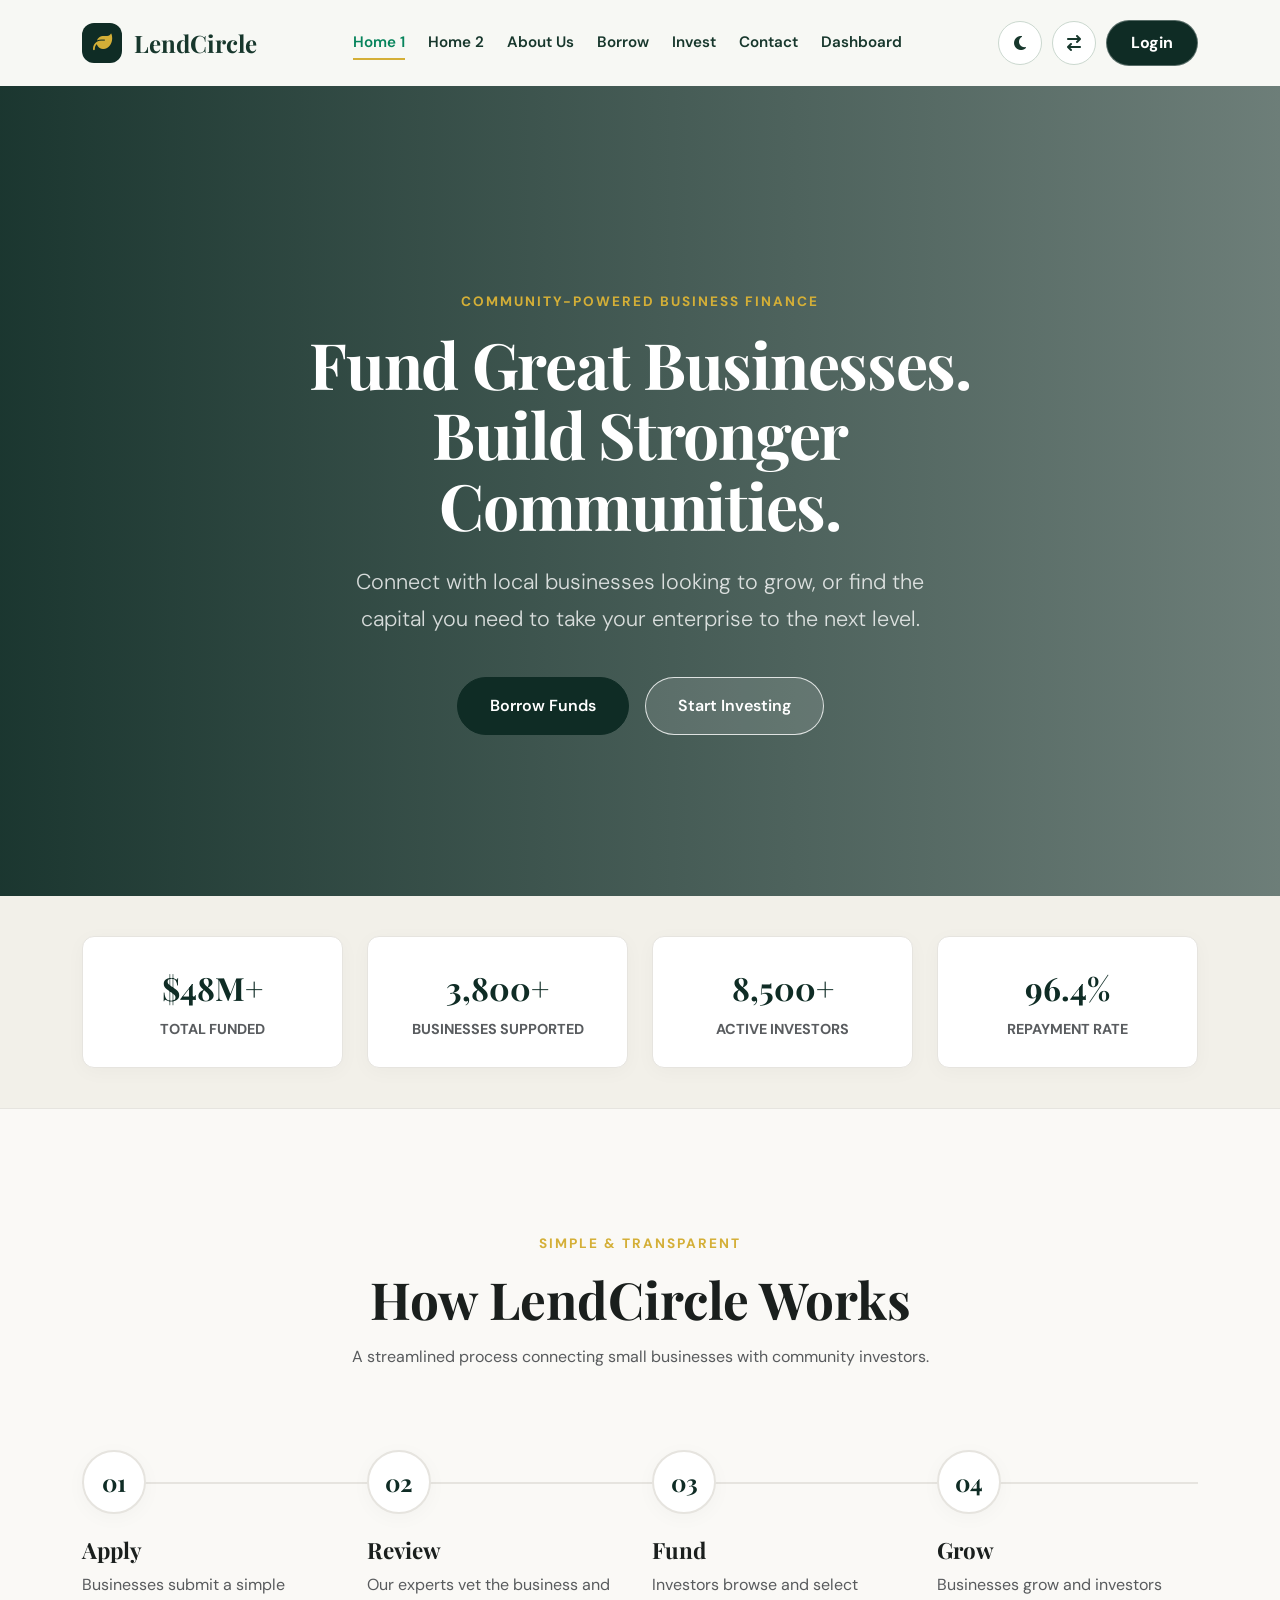
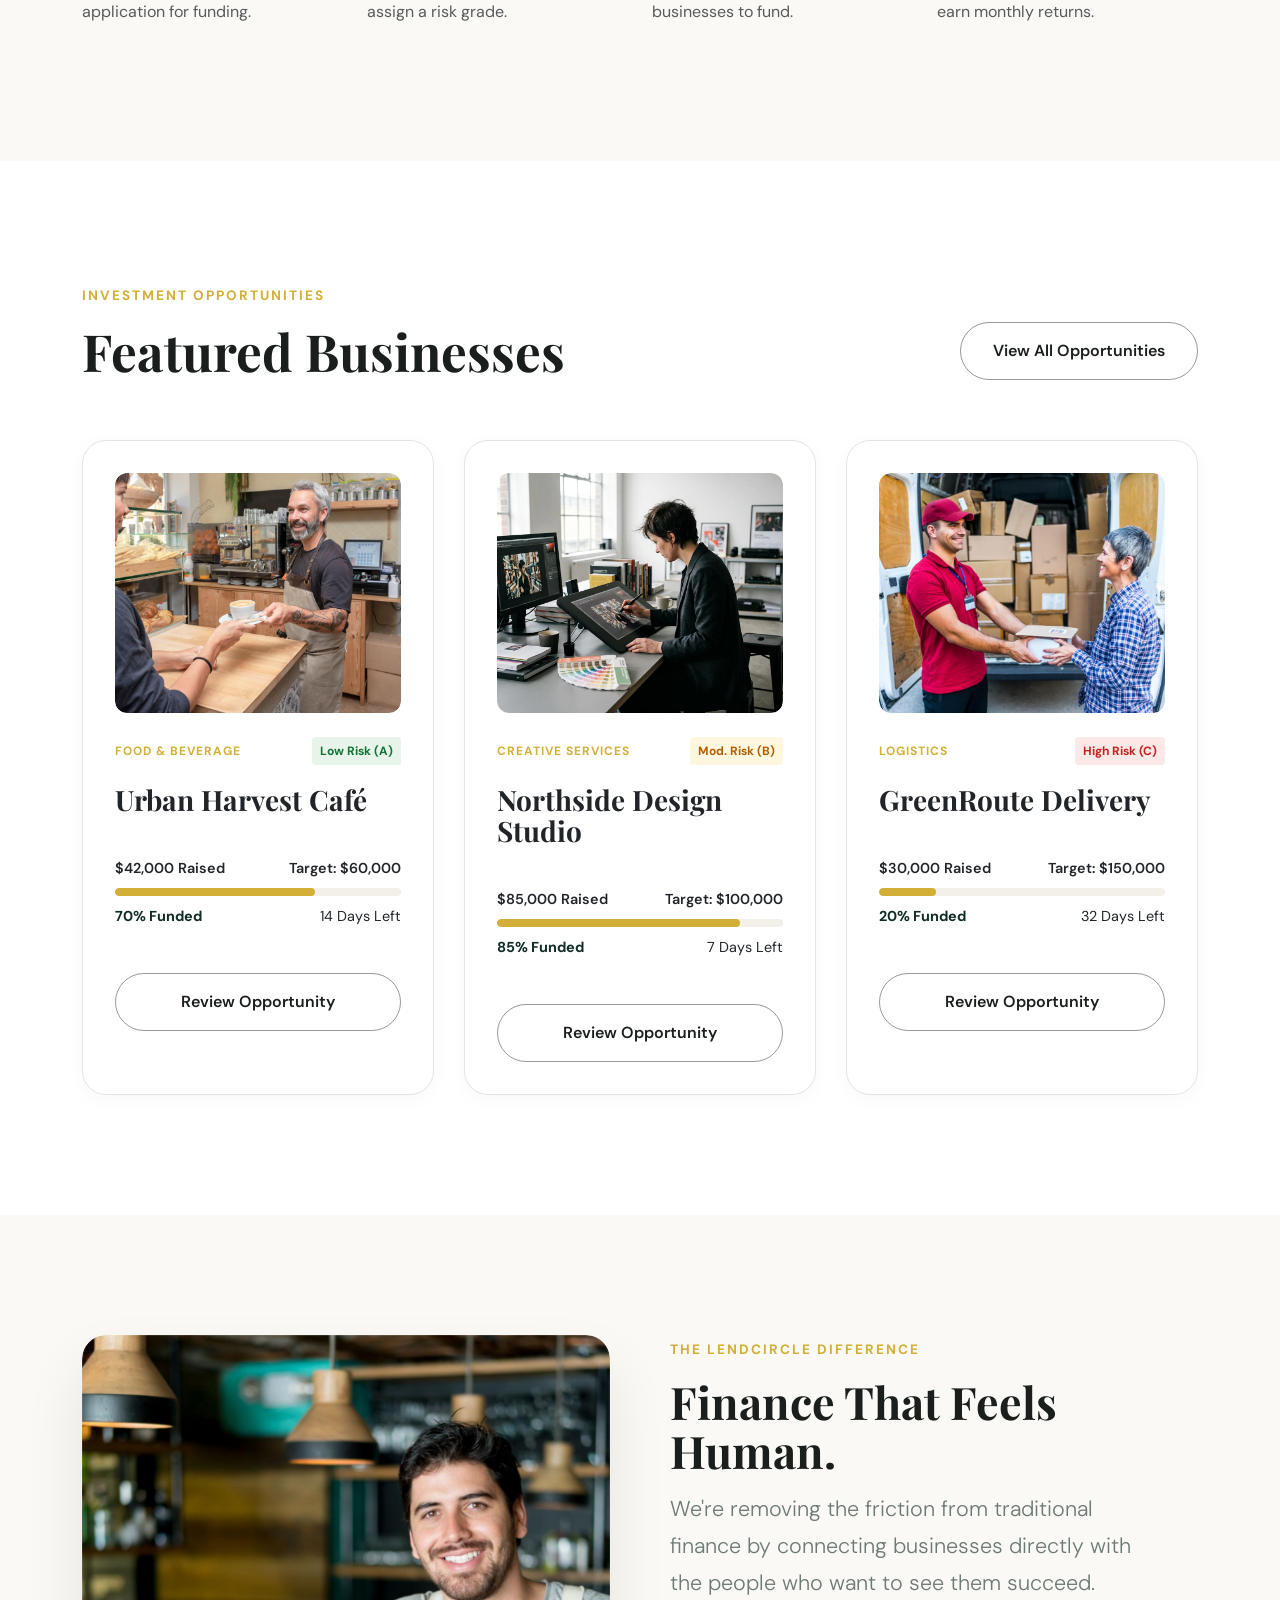
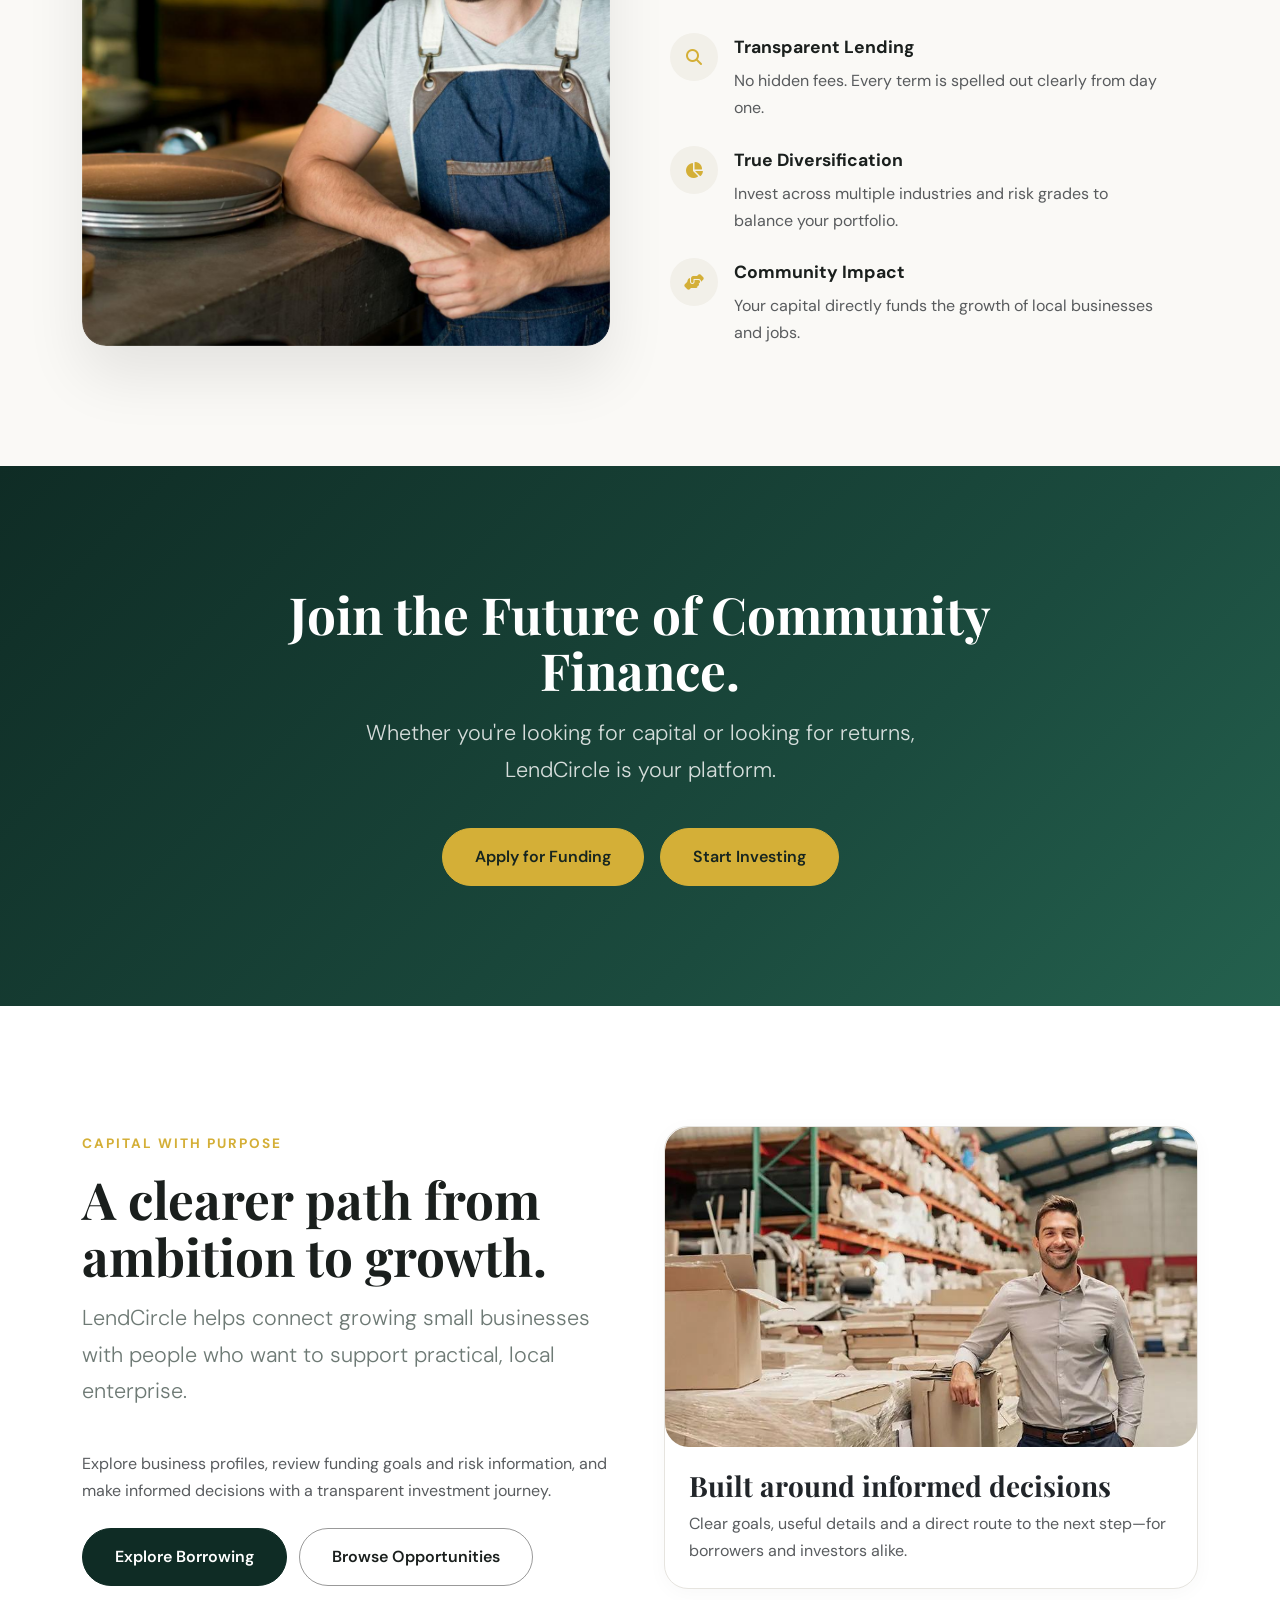
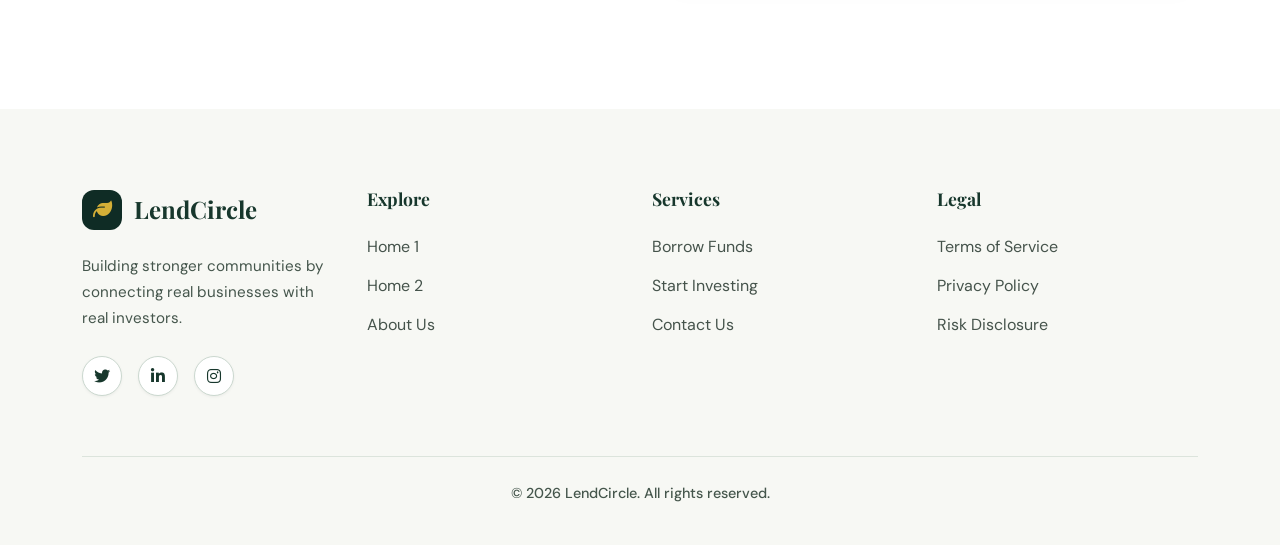
==== commit 6a401da1: "corrections-" ====
--- a/index.html
+++ b/index.html
@@ -308,7 +308,7 @@
             <h2 class="section-heading">A clearer path from ambition to growth.</h2>
             <p class="lead">LendCircle helps connect growing small businesses with people who want to support practical, local enterprise.</p>
             <p class="text-muted">Explore business profiles, review funding goals and risk information, and make informed decisions with a transparent investment journey.</p>
-            <div style="display:flex;gap:12px;flex-wrap:wrap;margin-top:24px;">
+            <div class="capital-purpose-btns" style="display:flex;gap:12px;flex-wrap:wrap;margin-top:24px;">
               <a href="borrow.html" class="btn btn-primary">Explore Borrowing</a>
               <a href="invest.html" class="btn btn-outline">Browse Opportunities</a>
             </div>
--- a/assets/css/style.css
+++ b/assets/css/style.css
@@ -34,1404 +34,298 @@
   --shadow-lg: 0 30px 60px rgba(0, 0, 0, 0.4);
 }
 
-* {
-  box-sizing: border-box;
-}
-
-html {
-  scroll-behavior: smooth;
-}
-
+* { box-sizing: border-box; }
+html { scroll-behavior: smooth; }
 body {
-  margin: 0;
-  background: var(--bg);
-  color: var(--text);
-  font-family: var(--font-body);
-  line-height: 1.7;
-  overflow-x: hidden;
+  margin: 0; background: var(--bg); color: var(--text);
+  font-family: var(--font-body); line-height: 1.7; overflow-x: hidden;
   transition: background 0.3s ease, color 0.3s ease;
 }
-
-a {
-  text-decoration: none;
-  color: inherit;
-  transition: var(--transition);
-}
-
-img {
-  width: 100%;
-  height: 100%;
-  object-fit: cover;
-  display: block;
-  border-radius: inherit;
-}
-
-button,
-input,
-textarea,
-select {
-  font: inherit;
-}
-
-button {
-  cursor: pointer;
-  border: none;
-  background: none;
-}
-
-.container {
-  width: min(1280px, calc(100% - 48px));
-  margin: auto;
-}
+a { text-decoration: none; color: inherit; transition: var(--transition); }
+img { width: 100%; height: 100%; object-fit: cover; display: block; border-radius: inherit; }
+button, input, textarea, select { font: inherit; }
+button { cursor: pointer; border: none; background: none; }
+
+.container { width: min(1280px, calc(100% - 48px)); margin: auto; }
 
 /* Typography */
-h1,
-h2,
-h3,
-h4,
-h5,
-h6 {
-  font-family: var(--font-heading);
-  font-weight: 700;
-  line-height: 1.1;
-  margin-top: 0;
-}
-
-.text-muted {
-  color: var(--text-muted);
-}
-
-.eyebrow {
-  display: inline-block;
-  font-size: 0.85rem;
-  font-weight: 700;
-  text-transform: uppercase;
-  letter-spacing: 2px;
-  color: var(--accent);
-  margin-bottom: 1rem;
-}
-
-.hero-heading {
-  font-size: clamp(3.5rem, 6vw, 5.5rem);
-  letter-spacing: -0.02em;
-  margin-bottom: 1.5rem;
-}
-
-.section-heading {
-  font-size: clamp(2.5rem, 4vw, 3.5rem);
-  margin-bottom: 1rem;
-}
-
-.lead {
-  font-size: clamp(1.1rem, 2vw, 1.35rem);
-  color: var(--text-muted);
-  margin-bottom: 2.5rem;
-  max-width: 600px;
-}
+h1, h2, h3, h4, h5, h6 { font-family: var(--font-heading); font-weight: 700; line-height: 1.1; margin-top: 0; }
+.text-muted { color: var(--text-muted); }
+.eyebrow { display: inline-block; font-size: 0.85rem; font-weight: 700; text-transform: uppercase; letter-spacing: 2px; color: var(--accent); margin-bottom: 1rem; }
+.hero-heading { font-size: clamp(3.5rem, 6vw, 5.5rem); letter-spacing: -0.02em; margin-bottom: 1.5rem; }
+.section-heading { font-size: clamp(2.5rem, 4vw, 3.5rem); margin-bottom: 1rem; }
+.lead { font-size: clamp(1.1rem, 2vw, 1.35rem); color: var(--text-muted); margin-bottom: 2.5rem; max-width: 600px; }
 
 /* Buttons */
-.btn {
-  display: inline-flex;
-  align-items: center;
-  justify-content: center;
-  gap: 12px;
-  padding: 16px 32px;
-  border-radius: 99px;
-  font-weight: 600;
-  font-size: 1rem;
-  transition: var(--transition);
-  text-align: center;
-}
-
-.btn-primary {
-  background: var(--primary);
-  color: #fff;
-  border: 1px solid var(--primary);
-}
-
-.btn-primary:hover {
-  background: var(--primary-light);
-  transform: translateY(-3px);
-  box-shadow: var(--shadow);
-  color: #fff;
-}
-
-.btn-accent {
-  background: var(--accent);
-  color: #fff;
-  border: 1px solid var(--accent);
-}
-
-.btn-accent:hover {
-  filter: brightness(1.1);
-  transform: translateY(-3px);
-  box-shadow: var(--shadow);
-  color: #fff;
-}
-
-.btn-outline {
-  background: transparent;
-  color: var(--text);
-  border: 1px solid var(--border);
-}
-
-.btn-outline:hover {
-  border-color: var(--text);
-  transform: translateY(-3px);
-}
+.btn { display: inline-flex; align-items: center; justify-content: center; gap: 12px; padding: 16px 32px; border-radius: 99px; font-weight: 600; font-size: 1rem; transition: var(--transition); text-align: center; }
+.btn-primary { background: var(--primary); color: #fff; border: 1px solid var(--primary); }
+.btn-primary:hover { background: var(--primary-light); transform: translateY(-3px); box-shadow: var(--shadow); color: #fff; }
+.btn-accent { background: var(--accent); color: #fff; border: 1px solid var(--accent); }
+.btn-accent:hover { filter: brightness(1.1); transform: translateY(-3px); box-shadow: var(--shadow); color: #fff;}
+.btn-outline { background: transparent; color: var(--text); border: 1px solid var(--border); }
+.btn-outline:hover { border-color: var(--text); transform: translateY(-3px); }
 
 /* Layout & Sections */
-.section {
-  padding: 120px 0;
-  position: relative;
-}
-
-.section-light {
-  background: var(--surface);
-}
-
-.section-dark {
-  background: var(--primary);
-  color: #fff;
-}
-
-.section-dark .text-muted {
-  color: rgba(255, 255, 255, 0.7);
-}
-
-.grid-2 {
-  display: grid;
-  grid-template-columns: 1fr 1fr;
-  gap: 40px;
-}
-
-.grid-3 {
-  display: grid;
-  grid-template-columns: repeat(3, 1fr);
-  gap: 30px;
-}
-
-.grid-4 {
-  display: grid;
-  grid-template-columns: repeat(4, 1fr);
-  gap: 24px;
-}
-
-.align-center {
-  align-items: center;
-}
+.section { padding: 120px 0; position: relative; }
+.section-light { background: var(--surface); }
+.section-dark { background: var(--primary); color: #fff; }
+.section-dark .text-muted { color: rgba(255,255,255,0.7); }
+.grid-2 { display: grid; grid-template-columns: 1fr 1fr; gap: 40px; }
+.grid-3 { display: grid; grid-template-columns: repeat(3, 1fr); gap: 30px; }
+.grid-4 { display: grid; grid-template-columns: repeat(4, 1fr); gap: 24px; }
+.align-center { align-items: center; }
 
 /* Navigation */
-.navbar {
-  position: sticky;
-  top: 0;
-  z-index: 1000;
-  padding: 20px 0;
-  background: color-mix(in srgb, var(--bg) 85%, transparent);
-  backdrop-filter: blur(20px);
-  border-bottom: 1px solid var(--border);
-  transition: var(--transition);
-}
-
-.navbar.scrolled {
-  padding: 12px 0;
-  box-shadow: var(--shadow-sm);
-}
-
-.nav-inner {
-  display: flex;
-  align-items: center;
-  justify-content: space-between;
-}
-
-.brand {
-  font-family: var(--font-heading);
-  font-size: 1.5rem;
-  font-weight: 700;
-  display: flex;
-  align-items: center;
-  gap: 12px;
-}
-
-.brand-icon {
-  width: 40px;
-  height: 40px;
-  background: var(--primary);
-  color: var(--accent);
-  border-radius: var(--radius-sm);
-  display: grid;
-  place-items: center;
-  font-size: 1.2rem;
-}
-
-.nav-links {
-  display: flex;
-  gap: 32px;
-  align-items: center;
-}
-
-.nav-link {
-  font-weight: 600;
-  font-size: 0.95rem;
-  color: var(--text);
-  position: relative;
-}
-
-.nav-link::after {
-  content: '';
-  position: absolute;
-  bottom: -4px;
-  left: 0;
-  width: 0;
-  height: 2px;
-  background: var(--accent);
-  transition: var(--transition);
-}
-
-.nav-link:hover::after,
-.nav-link.active::after {
-  width: 100%;
-}
-
-.nav-actions {
-  display: flex;
-  gap: 16px;
-  align-items: center;
-}
-
-.icon-btn {
-  width: 44px;
-  height: 44px;
-  border-radius: 50%;
-  border: 1px solid var(--border);
-  display: grid;
-  place-items: center;
-  color: var(--text);
-  transition: var(--transition);
-}
-
-.icon-btn:hover {
-  background: var(--surface-2);
-  border-color: var(--text-muted);
-}
+.navbar { position: sticky; top: 0; z-index: 1000; padding: 20px 0; background: color-mix(in srgb, var(--bg) 85%, transparent); backdrop-filter: blur(20px); border-bottom: 1px solid var(--border); transition: var(--transition); }
+.navbar.scrolled { padding: 12px 0; box-shadow: var(--shadow-sm); }
+.nav-inner { display: flex; align-items: center; justify-content: space-between; }
+.brand { font-family: var(--font-heading); font-size: 1.5rem; font-weight: 700; display: flex; align-items: center; gap: 12px; }
+.brand-icon { width: 40px; height: 40px; background: var(--primary); color: var(--accent); border-radius: var(--radius-sm); display: grid; place-items: center; font-size: 1.2rem; }
+.nav-links { display: flex; gap: 32px; align-items: center; }
+.nav-link { font-weight: 600; font-size: 0.95rem; color: var(--text); position: relative; }
+.nav-link::after { content: ''; position: absolute; bottom: -4px; left: 0; width: 0; height: 2px; background: var(--accent); transition: var(--transition); }
+.nav-link:hover::after, .nav-link.active::after { width: 100%; }
+.nav-actions { display: flex; gap: 16px; align-items: center; }
+.icon-btn { width: 44px; height: 44px; border-radius: 50%; border: 1px solid var(--border); display: grid; place-items: center; color: var(--text); transition: var(--transition); }
+.icon-btn:hover { background: var(--surface-2); border-color: var(--text-muted); }
 
 /* Cards */
-.card {
-  background: var(--surface);
-  border-radius: var(--radius);
-  padding: 40px;
-  border: 1px solid var(--border);
-  transition: var(--transition);
-  box-shadow: var(--shadow-sm);
-  position: relative;
-  overflow: hidden;
-}
-
-.card:hover {
-  transform: translateY(-5px);
-  box-shadow: var(--shadow);
-  border-color: var(--accent);
-}
-
-.card-image-wrap {
-  height: 240px;
-  border-radius: var(--radius-sm);
-  overflow: hidden;
-  margin-bottom: 24px;
-  position: relative;
-}
-
-.card-image-wrap img {
-  transition: transform 0.6s ease;
-}
-
-.card:hover .card-image-wrap img {
-  transform: scale(1.05);
-}
+.card { background: var(--surface); border-radius: var(--radius); padding: 40px; border: 1px solid var(--border); transition: var(--transition); box-shadow: var(--shadow-sm); position: relative; overflow: hidden; }
+.card:hover { transform: translateY(-5px); box-shadow: var(--shadow); border-color: var(--accent); }
+.card-image-wrap { height: 240px; border-radius: var(--radius-sm); overflow: hidden; margin-bottom: 24px; position: relative; }
+.card-image-wrap img { transition: transform 0.6s ease; }
+.card:hover .card-image-wrap img { transform: scale(1.05); }
 
 /* Badges & progress */
-.badge {
-  position: absolute;
-  top: 16px;
-  right: 16px;
-  background: rgba(255, 255, 255, 0.9);
-  color: var(--primary);
-  padding: 6px 12px;
-  border-radius: 99px;
-  font-weight: 700;
-  font-size: 0.8rem;
-  z-index: 2;
-  backdrop-filter: blur(4px);
-}
-
-.progress-wrap {
-  margin: 20px 0;
-}
-
-.progress-bar {
-  height: 8px;
-  background: var(--surface-2);
-  border-radius: 99px;
-  overflow: hidden;
-}
-
-.progress-fill {
-  height: 100%;
-  background: var(--accent);
-  border-radius: 99px;
-}
-
-.progress-stats {
-  display: flex;
-  justify-content: space-between;
-  font-size: 0.9rem;
-  margin-top: 8px;
-  font-weight: 600;
-}
+.badge { position: absolute; top: 16px; right: 16px; background: rgba(255,255,255,0.9); color: var(--primary); padding: 6px 12px; border-radius: 99px; font-weight: 700; font-size: 0.8rem; z-index: 2; backdrop-filter: blur(4px); }
+.progress-wrap { margin: 20px 0; }
+.progress-bar { height: 8px; background: var(--surface-2); border-radius: 99px; overflow: hidden; }
+.progress-fill { height: 100%; background: var(--accent); border-radius: 99px; }
+.progress-stats { display: flex; justify-content: space-between; font-size: 0.9rem; margin-top: 8px; font-weight: 600; }
 
 /* Premium Hero 1 */
-.hero-1 {
-  padding: 80px 0 120px;
-  position: relative;
-  overflow: hidden;
-  min-height: 90vh;
-  display: flex;
-  align-items: center;
-}
-
-.hero-1 .container {
-  position: relative;
-  z-index: 2;
-}
-
-.hero-1-bg {
-  position: absolute;
-  top: 0;
-  right: 0;
-  width: 45vw;
-  height: 100%;
-  border-radius: 40px 0 0 40px;
-  overflow: hidden;
-  box-shadow: var(--shadow-lg);
-}
-
-.hero-1-bg::after {
-  content: '';
-  position: absolute;
-  inset: 0;
-  background: linear-gradient(to right, var(--bg) 0%, transparent 100%);
-}
-
-.floating-card {
-  position: absolute;
-  background: var(--surface);
-  padding: 24px;
-  border-radius: var(--radius-sm);
-  box-shadow: var(--shadow-lg);
-  border: 1px solid var(--border);
-  display: flex;
-  gap: 16px;
-  align-items: center;
-  animation: float 6s ease-in-out infinite;
-  z-index: 3;
-}
-
-.floating-card-1 {
-  bottom: 10%;
-  left: -10%;
-  animation-delay: 0s;
-}
-
-.floating-card-2 {
-  top: 20%;
-  right: 10%;
-  animation-delay: -3s;
-}
-
-@keyframes float {
-
-  0%,
-  100% {
-    transform: translateY(0);
-  }
-
-  50% {
-    transform: translateY(-15px);
-  }
-}
-
-.floating-icon {
-  width: 48px;
-  height: 48px;
-  background: var(--accent-soft);
-  color: var(--accent);
-  border-radius: 50%;
-  display: grid;
-  place-items: center;
-  font-size: 1.2rem;
-}
-
-.floating-text h4 {
-  margin: 0;
-  font-size: 1.2rem;
-}
-
-.floating-text p {
-  margin: 0;
-  color: var(--text-muted);
-  font-size: 0.9rem;
-}
+.hero-1 { padding: 80px 0 120px; position: relative; overflow: hidden; min-height: 90vh; display: flex; align-items: center; }
+.hero-1 .container { position: relative; z-index: 2; }
+.hero-1-bg { position: absolute; top: 0; right: 0; width: 45vw; height: 100%; border-radius: 40px 0 0 40px; overflow: hidden; box-shadow: var(--shadow-lg); }
+.hero-1-bg::after { content: ''; position: absolute; inset: 0; background: linear-gradient(to right, var(--bg) 0%, transparent 100%); }
+.floating-card { position: absolute; background: var(--surface); padding: 24px; border-radius: var(--radius-sm); box-shadow: var(--shadow-lg); border: 1px solid var(--border); display: flex; gap: 16px; align-items: center; animation: float 6s ease-in-out infinite; z-index: 3; }
+.floating-card-1 { bottom: 10%; left: -10%; animation-delay: 0s; }
+.floating-card-2 { top: 20%; right: 10%; animation-delay: -3s; }
+@keyframes float { 0%, 100% { transform: translateY(0); } 50% { transform: translateY(-15px); } }
+.floating-icon { width: 48px; height: 48px; background: var(--accent-soft); color: var(--accent); border-radius: 50%; display: grid; place-items: center; font-size: 1.2rem; }
+.floating-text h4 { margin: 0; font-size: 1.2rem; }
+.floating-text p { margin: 0; color: var(--text-muted); font-size: 0.9rem; }
 
 /* Trust Strip */
-.trust-strip {
-  background: var(--primary);
-  padding: 60px 0;
-  color: #fff;
-  margin-top: -60px;
-  position: relative;
-  z-index: 4;
-  border-radius: var(--radius);
-  margin-left: 24px;
-  margin-right: 24px;
-}
-
-.stat-item {
-  text-align: center;
-  border-right: 1px solid rgba(255, 255, 255, 0.1);
-}
-
-.stat-item:last-child {
-  border-right: none;
-}
-
-.stat-item h3 {
-  font-size: 3rem;
-  margin-bottom: 8px;
-  color: var(--accent);
-}
-
-.stat-item p {
-  margin: 0;
-  font-size: 1.1rem;
-  opacity: 0.8;
-}
+.trust-strip { background: var(--primary); padding: 60px 0; color: #fff; margin-top: -60px; position: relative; z-index: 4; border-radius: var(--radius); margin-left: 24px; margin-right: 24px; }
+.stat-item { text-align: center; border-right: 1px solid rgba(255,255,255,0.1); }
+.stat-item:last-child { border-right: none; }
+.stat-item h3 { font-size: 3rem; margin-bottom: 8px; color: var(--accent); }
+.stat-item p { margin: 0; font-size: 1.1rem; opacity: 0.8; }
 
 /* Feature visually rich */
-.visual-composition {
-  position: relative;
-}
-
-.visual-main {
-  border-radius: var(--radius);
-  overflow: hidden;
-  box-shadow: var(--shadow);
-  aspect-ratio: 4/5;
-}
-
-.visual-overlap {
-  position: absolute;
-  bottom: -40px;
-  right: -40px;
-  width: 60%;
-  border-radius: var(--radius);
-  border: 8px solid var(--bg);
-  box-shadow: var(--shadow-lg);
-  aspect-ratio: 1;
-  overflow: hidden;
-}
+.visual-composition { position: relative; }
+.visual-main { border-radius: var(--radius); overflow: hidden; box-shadow: var(--shadow); aspect-ratio: 4/5; }
+.visual-overlap { position: absolute; bottom: -40px; right: -40px; width: 60%; border-radius: var(--radius); border: 8px solid var(--bg); box-shadow: var(--shadow-lg); aspect-ratio: 1; overflow: hidden; }
 
 /* Forms & Auth */
-.auth-layout {
-  min-height: 100vh;
-  display: grid;
-  grid-template-columns: 1fr 1fr;
-}
-
-.auth-visual {
-  background: var(--primary);
-  position: relative;
-  overflow: hidden;
-  padding: 60px;
-  color: #fff;
-  display: flex;
-  flex-direction: column;
-  justify-content: space-between;
-}
-
-.auth-visual img {
-  position: absolute;
-  inset: 0;
-  opacity: 0.4;
-  z-index: 1;
-  mix-blend-mode: overlay;
-}
-
-.auth-visual-content {
-  position: relative;
-  z-index: 2;
-  max-width: 500px;
-}
-
-.auth-form-wrap {
-  padding: 80px;
-  display: flex;
-  flex-direction: column;
-  justify-content: center;
-  background: var(--bg);
-}
-
-.form-group {
-  margin-bottom: 24px;
-}
-
-.form-label {
-  display: block;
-  font-weight: 600;
-  margin-bottom: 8px;
-  font-size: 0.95rem;
-}
-
-.form-control {
-  width: 100%;
-  padding: 16px 20px;
-  border: 1px solid var(--border);
-  border-radius: var(--radius-sm);
-  background: var(--surface);
-  color: var(--text);
-  transition: var(--transition);
-}
-
-.form-control:focus {
-  outline: none;
-  border-color: var(--accent);
-  box-shadow: 0 0 0 4px var(--accent-soft);
-}
-
-.role-selector {
-  display: grid;
-  grid-template-columns: 1fr 1fr;
-  gap: 16px;
-  margin-bottom: 32px;
-}
-
-.role-btn {
-  border: 1px solid var(--border);
-  border-radius: var(--radius-sm);
-  padding: 20px;
-  text-align: center;
-  cursor: pointer;
-  transition: var(--transition);
-  background: var(--surface);
-}
-
-.role-btn.selected {
-  border-color: var(--accent);
-  background: var(--accent-soft);
-}
-
-.role-btn i {
-  font-size: 2rem;
-  color: var(--primary);
-  margin-bottom: 12px;
-}
-
-.role-btn h4 {
-  margin: 0;
-  font-size: 1.1rem;
-}
+.auth-layout { min-height: 100vh; display: grid; grid-template-columns: 1fr 1fr; }
+.auth-visual { background: var(--primary); position: relative; overflow: hidden; padding: 60px; color: #fff; display: flex; flex-direction: column; justify-content: space-between; }
+.auth-visual img { position: absolute; inset: 0; opacity: 0.4; z-index: 1; mix-blend-mode: overlay; }
+.auth-visual-content { position: relative; z-index: 2; max-width: 500px; }
+.auth-form-wrap { padding: 80px; display: flex; flex-direction: column; justify-content: center; background: var(--bg); }
+.form-group { margin-bottom: 24px; }
+.form-label { display: block; font-weight: 600; margin-bottom: 8px; font-size: 0.95rem; }
+.form-control { width: 100%; padding: 16px 20px; border: 1px solid var(--border); border-radius: var(--radius-sm); background: var(--surface); color: var(--text); transition: var(--transition); }
+.form-control:focus { outline: none; border-color: var(--accent); box-shadow: 0 0 0 4px var(--accent-soft); }
+.role-selector { display: grid; grid-template-columns: 1fr 1fr; gap: 16px; margin-bottom: 32px; }
+.role-btn { border: 1px solid var(--border); border-radius: var(--radius-sm); padding: 20px; text-align: center; cursor: pointer; transition: var(--transition); background: var(--surface); }
+.role-btn.selected { border-color: var(--accent); background: var(--accent-soft); }
+.role-btn i { font-size: 2rem; color: var(--primary); margin-bottom: 12px; }
+.role-btn h4 { margin: 0; font-size: 1.1rem; }
 
 /* Dashboard */
-.dashboard-layout {
-  display: grid;
-  grid-template-columns: 280px 1fr;
-  min-height: 100vh;
-  background: var(--surface-2);
-}
-
-.sidebar {
-  background: var(--surface);
-  border-right: 1px solid var(--border);
-  padding: 32px 24px;
-  display: flex;
-  flex-direction: column;
-  position: sticky;
-  top: 0;
-  height: 100vh;
-}
-
-.sidebar-menu {
-  margin-top: 40px;
-  display: flex;
-  flex-direction: column;
-  gap: 8px;
-  flex: 1;
-}
-
-.sidebar-link {
-  display: flex;
-  align-items: center;
-  gap: 12px;
-  padding: 14px 20px;
-  border-radius: var(--radius-sm);
-  font-weight: 600;
-  color: var(--text-muted);
-  transition: var(--transition);
-}
-
-.sidebar-link:hover,
-.sidebar-link.active {
-  background: var(--bg);
-  color: var(--primary);
-}
-
-.sidebar-link i {
-  font-size: 1.2rem;
-}
-
-.dash-content {
-  padding: 40px;
-}
-
-.dash-header {
-  display: flex;
-  justify-content: space-between;
-  align-items: center;
-  margin-bottom: 40px;
-}
-
-.stat-card {
-  background: var(--surface);
-  padding: 32px;
-  border-radius: var(--radius);
-  border: 1px solid var(--border);
-  box-shadow: var(--shadow-sm);
-}
-
-.stat-card-title {
-  color: var(--text-muted);
-  font-size: 0.95rem;
-  font-weight: 600;
-  margin-bottom: 12px;
-  display: flex;
-  align-items: center;
-  gap: 8px;
-}
-
-.stat-card-value {
-  font-size: 2.5rem;
-  font-family: var(--font-heading);
-  font-weight: 700;
-  margin-bottom: 8px;
-}
-
-.stat-card-trend {
-  display: inline-flex;
-  align-items: center;
-  gap: 6px;
-  font-size: 0.85rem;
-  font-weight: 600;
-  padding: 4px 10px;
-  border-radius: 99px;
-}
-
-.trend-up {
-  background: #e6f4ea;
-  color: #137333;
-}
-
-.data-table {
-  width: 100%;
-  border-collapse: collapse;
-  background: var(--surface);
-  border-radius: var(--radius);
-  overflow: hidden;
-  box-shadow: var(--shadow-sm);
-}
-
-.data-table th,
-.data-table td {
-  padding: 20px 24px;
-  text-align: left;
-  border-bottom: 1px solid var(--border);
-}
-
-.data-table th {
-  background: var(--bg);
-  font-weight: 600;
-  color: var(--text-muted);
-  font-size: 0.9rem;
-  text-transform: uppercase;
-  letter-spacing: 1px;
-}
-
-.status-badge {
-  display: inline-block;
-  padding: 6px 12px;
-  border-radius: 99px;
-  font-size: 0.8rem;
-  font-weight: 700;
-}
-
-.status-active {
-  background: #e6f4ea;
-  color: #137333;
-}
-
-.status-pending {
-  background: #fef7e0;
-  color: #b06000;
-}
+.dashboard-layout { display: grid; grid-template-columns: 280px 1fr; min-height: 100vh; background: var(--surface-2); }
+.sidebar { background: var(--surface); border-right: 1px solid var(--border); padding: 32px 24px; display: flex; flex-direction: column; position: sticky; top: 0; height: 100vh; }
+.sidebar-menu { margin-top: 40px; display: flex; flex-direction: column; gap: 8px; flex: 1; }
+.sidebar-link { display: flex; align-items: center; gap: 12px; padding: 14px 20px; border-radius: var(--radius-sm); font-weight: 600; color: var(--text-muted); transition: var(--transition); }
+.sidebar-link:hover, .sidebar-link.active { background: var(--bg); color: var(--primary); }
+.sidebar-link i { font-size: 1.2rem; }
+.dash-content { padding: 40px; }
+.dash-header { display: flex; justify-content: space-between; align-items: center; margin-bottom: 40px; }
+.stat-card { background: var(--surface); padding: 32px; border-radius: var(--radius); border: 1px solid var(--border); box-shadow: var(--shadow-sm); }
+.stat-card-title { color: var(--text-muted); font-size: 0.95rem; font-weight: 600; margin-bottom: 12px; display: flex; align-items: center; gap: 8px; }
+.stat-card-value { font-size: 2.5rem; font-family: var(--font-heading); font-weight: 700; margin-bottom: 8px; }
+.stat-card-trend { display: inline-flex; align-items: center; gap: 6px; font-size: 0.85rem; font-weight: 600; padding: 4px 10px; border-radius: 99px; }
+.trend-up { background: #e6f4ea; color: #137333; }
+.data-table { width: 100%; border-collapse: collapse; background: var(--surface); border-radius: var(--radius); overflow: hidden; box-shadow: var(--shadow-sm); }
+.data-table th, .data-table td { padding: 20px 24px; text-align: left; border-bottom: 1px solid var(--border); }
+.data-table th { background: var(--bg); font-weight: 600; color: var(--text-muted); font-size: 0.9rem; text-transform: uppercase; letter-spacing: 1px; }
+.status-badge { display: inline-block; padding: 6px 12px; border-radius: 99px; font-size: 0.8rem; font-weight: 700; }
+.status-active { background: #e6f4ea; color: #137333; }
+.status-pending { background: #fef7e0; color: #b06000; }
 
 /* Footer */
-.footer {
-  background: var(--primary);
-  color: rgba(255, 255, 255, 0.7);
-  padding: 100px 0 40px;
-}
-
-.footer h4 {
-  color: #fff;
-  font-size: 1.2rem;
-  margin-bottom: 24px;
-}
-
-.footer-links {
-  display: flex;
-  flex-direction: column;
-  gap: 12px;
-}
-
-.footer-links a:hover {
-  color: var(--accent);
-  padding-left: 5px;
-}
-
-.footer-bottom {
-  border-top: 1px solid rgba(255, 255, 255, 0.1);
-  padding-top: 32px;
-  margin-top: 60px;
-  display: flex;
-  justify-content: space-between;
-  align-items: center;
-  font-size: 0.9rem;
-}
-
-.social-links {
-  display: flex;
-  gap: 16px;
-}
-
-.social-icon {
-  width: 40px;
-  height: 40px;
-  border-radius: 50%;
-  background: rgba(255, 255, 255, 0.05);
-  display: grid;
-  place-items: center;
-  color: #fff;
-  transition: var(--transition);
-}
-
-.social-icon:hover {
-  background: var(--accent);
-  transform: translateY(-3px);
-}
+.footer { background: var(--primary); color: rgba(255,255,255,0.7); padding: 100px 0 40px; }
+.footer h4 { color: #fff; font-size: 1.2rem; margin-bottom: 24px; }
+.footer-links { display: flex; flex-direction: column; gap: 12px; }
+.footer-links a:hover { color: var(--accent); padding-left: 5px; }
+.footer-bottom { border-top: 1px solid rgba(255,255,255,0.1); padding-top: 32px; margin-top: 60px; display: flex; justify-content: space-between; align-items: center; font-size: 0.9rem; }
+.social-links { display: flex; gap: 16px; }
+.social-icon { width: 40px; height: 40px; border-radius: 50%; background: rgba(255,255,255,0.05); display: grid; place-items: center; color: #fff; transition: var(--transition); }
+.social-icon:hover { background: var(--accent); transform: translateY(-3px); }
 
 /* Responsive */
 @media (max-width: 1024px) {
-  .grid-4 {
-    grid-template-columns: repeat(2, 1fr);
-  }
-
-  .grid-3 {
-    grid-template-columns: repeat(2, 1fr);
-  }
-
-  .hero-1-bg {
-    width: 100%;
-    opacity: 0.2;
-  }
-
-  .auth-layout {
-    grid-template-columns: 1fr;
-  }
-
-  .auth-visual {
-    display: none;
-  }
-}
-
+  .grid-4 { grid-template-columns: repeat(2, 1fr); }
+  .grid-3 { grid-template-columns: repeat(2, 1fr); }
+  .hero-1-bg { width: 100%; opacity: 0.2; }
+  .auth-layout { grid-template-columns: 1fr; }
+  .auth-visual { display: none; }
+}
 @media (max-width: 768px) {
-
-  .grid-2,
-  .grid-3,
-  .grid-4 {
-    grid-template-columns: 1fr;
-  }
-
-  .nav-links,
-  .nav-actions {
-    display: none;
-  }
-
-  .trust-strip .grid-4 {
-    grid-template-columns: repeat(2, 1fr);
-    gap: 40px;
-  }
-
-  .stat-item {
-    border: none;
-  }
-
-  .dashboard-layout {
-    grid-template-columns: 1fr;
-  }
-
-  .sidebar {
-    display: none;
-  }
+  .grid-2, .grid-3, .grid-4 { grid-template-columns: 1fr; }
+  .nav-links, .nav-actions { display: none; }
+  .trust-strip .grid-4 { grid-template-columns: repeat(2, 1fr); gap: 40px; }
+  .stat-item { border: none; }
+  .dashboard-layout { grid-template-columns: 1fr; }
+  .sidebar { display: none; }
 }
 
 /* Home 2 specific styles */
-.hero-2 {
-  min-height: 100vh;
-  position: relative;
-  display: flex;
-  align-items: stretch;
-  background: var(--bg);
-  overflow: hidden;
-  margin-top: -85px;
-}
-
-.hero-2-split {
-  display: grid;
-  grid-template-columns: 1.1fr 0.9fr;
-  width: 100%;
-}
-
-.hero-2-content {
-  display: flex;
-  flex-direction: column;
-  justify-content: center;
-  z-index: 2;
-}
-
-.hero-2-visual {
-  position: relative;
-}
-
-.hero-2-visual::after {
-  content: '';
-  position: absolute;
-  inset: 0;
-  background: linear-gradient(to right, var(--bg) 0%, transparent 20%, transparent 80%, rgba(0, 0, 0, 0.2) 100%);
-  pointer-events: none;
-}
-
-.hero-glass-card {
-  position: absolute;
-  background: rgba(255, 255, 255, 0.85);
-  backdrop-filter: blur(16px);
-  -webkit-backdrop-filter: blur(16px);
-  padding: 24px;
-  border-radius: var(--radius-sm);
-  border: 1px solid rgba(255, 255, 255, 0.4);
-  box-shadow: var(--shadow-lg);
-  z-index: 3;
-  animation: float 6s ease-in-out infinite;
-  color: var(--text);
-}
-
-[data-theme="dark"] .hero-glass-card {
-  background: rgba(20, 20, 20, 0.85);
-  border-color: rgba(255, 255, 255, 0.05);
-}
-
-.premium-card {
-  padding: 32px;
-  display: flex;
-  flex-direction: column;
-}
-
-.category-tag {
-  display: inline-block;
-  font-size: 0.75rem;
-  font-weight: 700;
-  text-transform: uppercase;
-  letter-spacing: 1px;
-  color: var(--accent);
-  margin-bottom: 8px;
-}
-
-.process-track {
-  display: grid;
-  grid-template-columns: repeat(4, 1fr);
-  gap: 24px;
-  position: relative;
-}
-
-.process-track::before {
-  content: '';
-  position: absolute;
-  top: 32px;
-  left: 0;
-  width: 100%;
-  height: 2px;
-  background: var(--border);
-  z-index: 1;
-}
-
-.process-step {
-  position: relative;
-  z-index: 2;
-}
-
-.step-number {
-  width: 64px;
-  height: 64px;
-  background: var(--surface);
-  border: 2px solid var(--border);
-  border-radius: 50%;
-  display: grid;
-  place-items: center;
-  font-family: var(--font-heading);
-  font-size: 1.5rem;
-  font-weight: 700;
-  color: var(--primary);
-  transition: var(--transition);
-  box-shadow: var(--shadow-sm);
-  margin-bottom: 24px;
-}
-
-.process-step:hover .step-number {
-  border-color: var(--accent);
-  background: var(--accent);
-  color: #fff;
-  transform: translateY(-5px);
-  box-shadow: var(--shadow);
-}
-
-.story-split {
-  display: grid;
-  grid-template-columns: 1fr 1fr;
-  gap: 60px;
-  align-items: center;
-}
-
-.story-image {
-  border-radius: var(--radius);
-  overflow: hidden;
-  box-shadow: var(--shadow-lg);
-  position: relative;
-}
-
-.story-image::after {
-  content: '';
-  position: absolute;
-  inset: 0;
-  box-shadow: inset 0 0 0 1px rgba(255, 255, 255, 0.1);
-  border-radius: var(--radius);
-  pointer-events: none;
-}
-
-.story-content {
-  padding-right: 40px;
-}
-
-.feature-block {
-  padding: 40px;
-  background: var(--surface);
-  border-radius: var(--radius);
-  border: 1px solid var(--border);
-  transition: var(--transition);
-  text-align: center;
-  height: 100%;
-  box-shadow: var(--shadow-sm);
-}
-
-.feature-block i {
-  font-size: 2.5rem;
-  color: var(--accent);
-  margin-bottom: 24px;
-  transition: var(--transition);
-}
-
-.feature-block:hover {
-  transform: translateY(-10px);
-  box-shadow: var(--shadow);
-  border-color: var(--accent);
-}
-
-.feature-block:hover i {
-  transform: scale(1.1);
-}
-
-.feature-block h3 {
-  margin-bottom: 16px;
-  font-size: 1.5rem;
-}
+.hero-2 { min-height: 100vh; position: relative; display: flex; align-items: stretch; background: var(--bg); overflow: hidden; margin-top: -85px; }
+.hero-2-split { display: grid; grid-template-columns: 1.1fr 0.9fr; width: 100%; }
+.hero-2-content { display: flex; flex-direction: column; justify-content: center; z-index: 2; }
+.hero-2-visual { position: relative; }
+.hero-2-visual::after { content: ''; position: absolute; inset: 0; background: linear-gradient(to right, var(--bg) 0%, transparent 20%, transparent 80%, rgba(0,0,0,0.2) 100%); pointer-events: none; }
+.hero-glass-card { position: absolute; background: rgba(255, 255, 255, 0.85); backdrop-filter: blur(16px); -webkit-backdrop-filter: blur(16px); padding: 24px; border-radius: var(--radius-sm); border: 1px solid rgba(255,255,255,0.4); box-shadow: var(--shadow-lg); z-index: 3; animation: float 6s ease-in-out infinite; color: var(--text); }
+[data-theme="dark"] .hero-glass-card { background: rgba(20, 20, 20, 0.85); border-color: rgba(255,255,255,0.05); }
+
+.premium-card { padding: 32px; display: flex; flex-direction: column; }
+.category-tag { display: inline-block; font-size: 0.75rem; font-weight: 700; text-transform: uppercase; letter-spacing: 1px; color: var(--accent); margin-bottom: 8px; }
+
+.process-track { display: grid; grid-template-columns: repeat(4, 1fr); gap: 24px; position: relative; }
+.process-track::before { content: ''; position: absolute; top: 32px; left: 0; width: 100%; height: 2px; background: var(--border); z-index: 1; }
+.process-step { position: relative; z-index: 2; }
+.step-number { width: 64px; height: 64px; background: var(--surface); border: 2px solid var(--border); border-radius: 50%; display: grid; place-items: center; font-family: var(--font-heading); font-size: 1.5rem; font-weight: 700; color: var(--primary); transition: var(--transition); box-shadow: var(--shadow-sm); margin-bottom: 24px; }
+.process-step:hover .step-number { border-color: var(--accent); background: var(--accent); color: #fff; transform: translateY(-5px); box-shadow: var(--shadow); }
+
+.story-split { display: grid; grid-template-columns: 1fr 1fr; gap: 60px; align-items: center; }
+.story-image { border-radius: var(--radius); overflow: hidden; box-shadow: var(--shadow-lg); position: relative; }
+.story-image::after { content: ''; position: absolute; inset: 0; box-shadow: inset 0 0 0 1px rgba(255,255,255,0.1); border-radius: var(--radius); pointer-events: none; }
+.story-content { padding-right: 40px; }
+
+.feature-block { padding: 40px; background: var(--surface); border-radius: var(--radius); border: 1px solid var(--border); transition: var(--transition); text-align: center; height: 100%; box-shadow: var(--shadow-sm); }
+.feature-block i { font-size: 2.5rem; color: var(--accent); margin-bottom: 24px; transition: var(--transition); }
+.feature-block:hover { transform: translateY(-10px); box-shadow: var(--shadow); border-color: var(--accent); }
+.feature-block:hover i { transform: scale(1.1); }
+.feature-block h3 { margin-bottom: 16px; font-size: 1.5rem; }
 
 @media (max-width: 1024px) {
-  .hero-2-split {
-    grid-template-columns: 1fr;
-  }
-
-  .hero-2-visual {
-    height: 60vh;
-  }
-
-  .hero-2-visual img {
-    height: 100%;
-  }
-
-  .hero-2-content {
-    padding-top: 120px;
-    text-align: center;
-  }
-
-  .hero-2-content>div {
-    margin: 0 auto !important;
-  }
-
-  .hero-trust-row {
-    justify-content: center;
-  }
-
-  .process-track {
-    grid-template-columns: repeat(2, 1fr);
-    gap: 40px;
-  }
-
-  .process-track::before {
-    display: none;
-  }
-
-  .story-split {
-    grid-template-columns: 1fr;
-  }
-
-  .story-content {
-    padding-right: 0;
-  }
-
-  .story-stats {
-    flex-wrap: wrap;
-    justify-content: center;
-    text-align: center;
-  }
-}
-
+  .hero-2-split { grid-template-columns: 1fr; }
+  .hero-2-visual { height: 60vh; }
+  .hero-2-visual img { height: 100%; }
+  .hero-2-content { padding-top: 120px; text-align: center; }
+  .hero-2-content > div { margin: 0 auto !important; }
+  .hero-trust-row { justify-content: center; }
+  .process-track { grid-template-columns: repeat(2, 1fr); gap: 40px; }
+  .process-track::before { display: none; }
+  .story-split { grid-template-columns: 1fr; }
+  .story-content { padding-right: 0; }
+  .story-stats { flex-wrap: wrap; justify-content: center; text-align: center; }
+}
 @media (max-width: 768px) {
-  .process-track {
-    grid-template-columns: 1fr;
-    text-align: center;
-  }
-
-  .step-number {
-    margin: 0 auto 24px;
-  }
+  .process-track { grid-template-columns: 1fr; text-align: center; }
+  .step-number { margin: 0 auto 24px; }
 }
 
 /* Accordion */
-.premium-details summary::-webkit-details-marker {
-  display: none;
-}
-
-.premium-details[open] .details-icon {
-  transform: rotate(180deg);
-}
-
+.premium-details summary::-webkit-details-marker { display: none; }
+.premium-details[open] .details-icon { transform: rotate(180deg); }
 /* -------------------------------------- */
 /* USER UPDATES */
 /* -------------------------------------- */
 
 /* 2. Login button and icon borders more visible in light mode */
-.icon-btn {
-  border: 1px solid rgba(0, 0, 0, 0.3) !important;
-}
-
-[data-theme="dark"] .icon-btn {
-  border: 1px solid rgba(255, 255, 255, 0.3) !important;
-}
-
-.btn-outline {
-  border: 1px solid rgba(0, 0, 0, 0.4) !important;
-}
-
-[data-theme="dark"] .btn-outline {
-  border: 1px solid rgba(255, 255, 255, 0.4) !important;
-}
+.icon-btn { border: 1px solid rgba(0,0,0,0.3) !important; }
+[data-theme="dark"] .icon-btn { border: 1px solid rgba(255,255,255,0.3) !important; }
+.btn-outline { border: 1px solid rgba(0,0,0,0.4) !important; }
+[data-theme="dark"] .btn-outline { border: 1px solid rgba(255,255,255,0.4) !important; }
 
 /* 3. Header background same as footer */
-.navbar {
-  background: var(--primary) !important;
-  border-bottom: none !important;
-}
-
-.navbar .nav-link {
-  color: rgba(255, 255, 255, 0.85) !important;
-}
-
-.navbar .nav-link:hover,
-.navbar .nav-link.active {
-  color: #fff !important;
-}
-
-.navbar .brand {
-  color: #fff !important;
-}
-
-.navbar .icon-btn {
-  color: #fff !important;
-  border-color: rgba(255, 255, 255, 0.3) !important;
-}
-
-.navbar .icon-btn:hover {
-  background: rgba(255, 255, 255, 0.1) !important;
-  border-color: #fff !important;
-}
-
-.navbar .btn-outline {
-  color: #fff !important;
-  border-color: rgba(255, 255, 255, 0.3) !important;
-}
-
-.navbar .btn-outline:hover {
-  background: rgba(255, 255, 255, 0.1) !important;
-  border-color: #fff !important;
-}
-
-.footer {
-  background: var(--primary);
-  padding: 80px 0 40px;
-  color: #fff;
-}
+.navbar { background: var(--primary) !important; border-bottom: none !important; }
+.navbar .nav-link { color: rgba(255,255,255,0.85) !important; }
+.navbar .nav-link:hover, .navbar .nav-link.active { color: #fff !important; }
+.navbar .brand { color: #fff !important; }
+.navbar .icon-btn { color: #fff !important; border-color: rgba(255,255,255,0.3) !important; }
+.navbar .icon-btn:hover { background: rgba(255,255,255,0.1) !important; border-color: #fff !important; }
+.navbar .btn-outline { color: #fff !important; border-color: rgba(255,255,255,0.3) !important; }
+.navbar .btn-outline:hover { background: rgba(255,255,255,0.1) !important; border-color: #fff !important; }
+
+.footer { background: var(--primary); padding: 80px 0 40px; color: #fff; }
 
 /* 4. Footer link hover and social icon white */
-.footer a:hover {
-  color: var(--accent) !important;
-}
-
-.footer .social-icon:hover {
-  color: #fff !important;
-}
+.footer a:hover { color: var(--accent) !important; }
+.footer .social-icon:hover { color: #fff !important; }
 
 /* 5. Scroll to top button */
-.scroll-top {
-  position: fixed;
-  bottom: 30px;
-  right: 30px;
-  width: 48px;
-  height: 48px;
-  border-radius: 50%;
-  background: var(--accent);
-  color: #fff;
-  display: none;
-  justify-content: center;
-  align-items: center;
-  cursor: pointer;
-  transition: 0.3s;
-  z-index: 9999;
-  border: none;
-  box-shadow: var(--shadow);
-}
-
-.scroll-top:hover {
-  transform: translateY(-3px);
-  box-shadow: var(--shadow-lg);
-}
-
-html[dir="rtl"] .scroll-top {
-  right: auto;
-  left: 30px;
-}
+.scroll-top { position: fixed; bottom: 30px; right: 30px; width: 48px; height: 48px; border-radius: 50%; background: var(--accent); color: #fff; display: none; justify-content: center; align-items: center; cursor: pointer; transition: 0.3s; z-index: 9999; border: none; box-shadow: var(--shadow); }
+.scroll-top:hover { transform: translateY(-3px); box-shadow: var(--shadow-lg); }
+html[dir="rtl"] .scroll-top { right: auto; left: 30px; }
 
 /* 6. Hamburger Menu */
-.hamburger {
-  display: none;
-  background: transparent;
-  border: none;
-  color: #fff;
-  font-size: 1.5rem;
-  cursor: pointer;
-}
-
+.hamburger { display: none; background: transparent; border: none; color: #fff; font-size: 1.5rem; cursor: pointer; }
 @media (max-width: 1024px) {
-  .hamburger {
-    display: block;
-    margin-left: auto;
-    margin-right: 16px;
-  }
-
-  .nav-inner {
-    flex-wrap: wrap;
-  }
-
-  .nav-links {
-    display: none;
-    width: 100%;
-    flex-direction: column;
-    background: var(--primary);
-    padding: 20px;
-    gap: 16px;
-    border-top: 1px solid rgba(255, 255, 255, 0.1);
-    margin-top: 20px;
-  }
-
-  [data-theme="dark"] .nav-links {
-    background: var(--surface);
-  }
-
-  .nav-links.show {
-    display: flex;
-  }
-
-  .nav-actions {
-    display: none;
-    width: 100%;
-    flex-direction: column;
-    align-items: center;
-    background: var(--primary);
-    padding: 20px 0;
-    border-top: 1px solid rgba(255, 255, 255, 0.1);
-    gap: 16px;
-  }
-
-  [data-theme="dark"] .nav-actions {
-    background: var(--surface);
-  }
-
-  .nav-actions.show {
-    display: flex;
-  }
+  .hamburger { display: block; margin-left: auto; margin-right: 16px; }
+  .nav-inner { flex-wrap: wrap; }
+  .nav-links { display: none; width: 100%; flex-direction: column; background: var(--primary); padding: 20px; gap: 16px; border-top: 1px solid rgba(255,255,255,0.1); margin-top: 20px; }
+  [data-theme="dark"] .nav-links { background: var(--surface); }
+  .nav-links.show { display: flex; }
+  .nav-actions { display: none; width: 100%; flex-direction: column; align-items: center; background: var(--primary); padding: 20px 0; border-top: 1px solid rgba(255,255,255,0.1); gap: 16px; }
+  [data-theme="dark"] .nav-actions { background: var(--surface); }
+  .nav-actions.show { display: flex; }
 }
 
 /* 9. Home 1: Trust strip cards with box shadow */
-.hero-trust-row {
-  display: grid;
-  grid-template-columns: repeat(4, 1fr);
-  gap: 24px;
-}
-
-.hero-trust-row>div {
-  background: var(--surface);
-  padding: 24px;
-  border-radius: var(--radius-sm);
-  box-shadow: var(--shadow-sm);
-  border: 1px solid var(--border);
-  transition: var(--transition);
-}
-
-.hero-trust-row>div:hover {
-  transform: translateY(-5px);
-  box-shadow: var(--shadow);
-  border-color: var(--accent);
-}
-
-@media (max-width: 768px) {
-  .hero-trust-row {
-    grid-template-columns: 1fr 1fr;
-  }
-}
-
-@media (max-width: 480px) {
-  .hero-trust-row {
-    grid-template-columns: 1fr;
-  }
-}
+.hero-trust-row { display: grid; grid-template-columns: repeat(4, 1fr); gap: 24px; }
+.hero-trust-row > div { background: var(--surface); padding: 24px; border-radius: var(--radius-sm); box-shadow: var(--shadow-sm); border: 1px solid var(--border); transition: var(--transition); }
+.hero-trust-row > div:hover { transform: translateY(-5px); box-shadow: var(--shadow); border-color: var(--accent); }
+@media (max-width: 768px) { .hero-trust-row { grid-template-columns: 1fr 1fr; } }
+@media (max-width: 480px) { .hero-trust-row { grid-template-columns: 1fr; } }
 
 /* 10. Home 1: Left side img same size as right side content */
-.story-split {
-  align-items: stretch;
-}
-
-.story-image {
-  height: 100%;
-  min-height: 400px;
-  display: flex;
-}
-
-.story-image img {
-  height: 100%;
-  width: 100%;
-  object-fit: cover;
-}
+.story-split { align-items: stretch; }
+.story-image { height: 100%; min-height: 400px; display: flex; }
+.story-image img { height: 100%; width: 100%; object-fit: cover; }
 
 /* Dark mode text visibility improvements */
-[data-theme="dark"] h1,
-[data-theme="dark"] h2,
-[data-theme="dark"] h3,
-[data-theme="dark"] h4,
-[data-theme="dark"] h5,
-[data-theme="dark"] h6 {
-  color: var(--text);
-}
-
-[data-theme="dark"] .text-muted {
-  color: var(--text-muted) !important;
-}
+[data-theme="dark"] h1, [data-theme="dark"] h2, [data-theme="dark"] h3, [data-theme="dark"] h4, [data-theme="dark"] h5, [data-theme="dark"] h6 { color: var(--text); }
+[data-theme="dark"] .text-muted { color: var(--text-muted) !important; }
 
 /* Tablet View: Keep 3rd card center in 3-card grids */
 @media (max-width: 1024px) {
-  .grid-3 {
-    grid-template-columns: 1fr 1fr;
-  }
-
-  .grid-3>*:nth-child(3) {
-    grid-column: 1 / -1;
-    width: 50%;
-    margin: 0 auto;
-  }
-}
-
+  .grid-3 { grid-template-columns: 1fr 1fr; }
+  .grid-3 > *:nth-child(3) { grid-column: 1 / -1; width: 50%; margin: 0 auto; }
+}
 @media (max-width: 768px) {
-  .grid-3 {
-    grid-template-columns: 1fr;
-  }
-
-  .grid-3>*:nth-child(3) {
-    width: 100%;
-  }
+  .grid-3 { grid-template-columns: 1fr; }
+  .grid-3 > *:nth-child(3) { width: 100%; }
 }
 
 
 /* Responsive button groups and centering */
-.btn-group-responsive {
-  display: flex;
-  gap: 16px;
-  flex-wrap: wrap;
-  justify-content: center;
-}
-
+.btn-group-responsive { display: flex; gap: 16px; flex-wrap: wrap; justify-content: center; }
 @media (max-width: 768px) {
-  .btn-group-responsive {
-    flex-direction: column;
-    width: 100%;
-  }
-
-  .btn-group-responsive .btn {
-    width: 100%;
-    text-align: center;
-  }
+  .btn-group-responsive { flex-direction: column; width: 100%; }
+  .btn-group-responsive .btn { width: 100%; text-align: center; }
 }
 
 @media (max-width: 1024px) {
-  .center-on-mob {
-    text-align: center;
-  }
-
-  .center-on-mob .btn {
-    margin: 0 auto;
-    display: block;
-    width: max-content;
-  }
-}
-
+  .center-on-mob { text-align: center; }
+  .center-on-mob .btn { margin: 0 auto; display: block; width: max-content; }
+}
 @media (max-width: 768px) {
-  .center-on-mob .btn {
-    width: 100%;
-    text-align: center;
-  }
+  .center-on-mob .btn { width: 100%; text-align: center; }
 }
 
 
@@ -1442,35 +336,24 @@
 [data-theme="dark"] .step-number {
   color: #ffffff !important;
 }
-
 [data-theme="dark"] .section-heading,
-[data-theme="dark"] h1,
-[data-theme="dark"] h2,
+[data-theme="dark"] h1, 
+[data-theme="dark"] h2, 
 [data-theme="dark"] h3 {
   color: #ffffff;
 }
-
 [data-theme="dark"] [data-dark-white] {
   color: #ffffff !important;
 }
-
-[data-theme="dark"] [data-dark-white]+p,
+[data-theme="dark"] [data-dark-white] + p,
 [data-theme="dark"] .lead {
   color: rgba(255, 255, 255, 0.8) !important;
 }
-
-[data-theme="dark"] .card {
-  color: var(--text) !important;
-}
-
+[data-theme="dark"] .card { color: var(--text) !important; }
 [data-theme="dark"] .card h3 {
   color: #ffffff !important;
 }
-
-[data-theme="dark"] .card .progress-stats {
-  color: var(--text-muted) !important;
-}
-
+[data-theme="dark"] .card .progress-stats { color: var(--text-muted) !important; }
 [data-theme="dark"] .card .btn-outline {
   color: #ffffff !important;
   border-color: #ffffff !important;
@@ -1502,7 +385,6 @@
   gap: 40px;
   align-items: stretch;
 }
-
 .step-card {
   text-align: center;
   padding: 40px 32px;
@@ -1515,13 +397,8 @@
   flex-direction: column;
   align-items: center;
 }
-
 @media (max-width: 1023px) {
-  .how-it-works-grid {
-    grid-template-columns: 1fr;
-    max-width: 480px;
-    margin: 0 auto;
-  }
+  .how-it-works-grid { grid-template-columns: 1fr; max-width: 480px; margin: 0 auto; }
 }
 
 /* ===================== Home-2: Testimonials ===================== */
@@ -1531,7 +408,6 @@
   gap: 32px;
   align-items: stretch;
 }
-
 .testimonial-card {
   padding: 40px;
   display: flex;
@@ -1542,12 +418,10 @@
   border: 1px solid var(--border);
   transition: var(--transition);
 }
-
 .testimonial-card:hover {
   transform: translateY(-4px);
   box-shadow: var(--shadow);
 }
-
 .testimonial-author {
   display: flex;
   flex-direction: row;
@@ -1558,7 +432,6 @@
   margin-top: auto;
   flex-shrink: 0;
 }
-
 .testimonial-author img {
   width: 52px;
   height: 52px;
@@ -1566,17 +439,14 @@
   object-fit: cover;
   flex-shrink: 0;
 }
-
 .testimonial-author strong {
   display: block;
   font-size: 0.95rem;
 }
-
 .testimonial-author span {
   font-size: 0.85rem;
   color: var(--text-muted);
 }
-
 @media (max-width: 1023px) {
   .testimonials-grid {
     grid-template-columns: 1fr;
@@ -1584,16 +454,13 @@
     margin: 0 auto;
     justify-items: center;
   }
-
   .testimonial-card {
     width: 100%;
     text-align: center;
   }
-
-  .testimonial-card>div:first-child {
+  .testimonial-card > div:first-child {
     justify-content: center;
   }
-
   .testimonial-author {
     justify-content: center;
   }
@@ -1612,25 +479,27 @@
   grid-template-columns: repeat(4, 1fr);
   gap: 24px;
   margin-bottom: 32px;
-}
-
+  align-items: stretch;
+}
 .dash-stat-grid .dash-card {
-  min-height: 160px;
+  height: 130px;
   display: flex;
   flex-direction: column;
-  justify-content: space-between;
-}
-
+  justify-content: center;
+  padding: 20px 24px;
+  box-sizing: border-box;
+}
+.dash-stat-grid .stat-card {
+  height: 100%;
+  display: flex;
+  flex-direction: column;
+  justify-content: center;
+}
 @media (max-width: 1024px) {
-  .dash-stat-grid {
-    grid-template-columns: repeat(2, 1fr);
-  }
-}
-
+  .dash-stat-grid { grid-template-columns: repeat(2, 1fr); }
+}
 @media (max-width: 640px) {
-  .dash-stat-grid {
-    grid-template-columns: 1fr;
-  }
+  .dash-stat-grid { grid-template-columns: 1fr; }
 }
 
 /* ===================== ITEM 5: Dashboard mobile – performance + allocation stack ===================== */
@@ -1638,8 +507,7 @@
   .dash-perf-grid {
     grid-template-columns: 1fr !important;
   }
-
-  .dash-perf-grid>* {
+  .dash-perf-grid > * {
     width: 100%;
   }
 }
@@ -1651,23 +519,19 @@
   gap: 20px;
   max-width: 800px;
 }
-
-.settings-form>div:last-child {
+.settings-form > div:last-child {
   grid-column: 1 / -1;
 }
-
 @media (max-width: 640px) {
   .settings-form {
     grid-template-columns: 1fr;
   }
 }
-
 .settings-form .settings-field {
   display: flex;
   flex-direction: column;
   gap: 6px;
 }
-
 .settings-form .settings-label {
   font-weight: 600;
   font-size: 0.88rem;
@@ -1675,7 +539,6 @@
   text-transform: uppercase;
   letter-spacing: 0.5px;
 }
-
 .settings-form .form-control {
   width: 100%;
   padding: 12px 16px;
@@ -1687,13 +550,11 @@
   font-size: 0.95rem;
   transition: 0.2s;
 }
-
 .settings-form .form-control:focus {
   outline: none;
   border-color: var(--dash-primary);
-  box-shadow: 0 0 0 4px rgba(15, 107, 87, 0.1);
-}
-
+  box-shadow: 0 0 0 4px rgba(15,107,87,0.1);
+}
 .settings-form .btn-primary {
   align-self: flex-start;
   padding: 12px 32px;
@@ -1704,21 +565,17 @@
   text-align: right;
   direction: rtl;
 }
-
 html[dir="rtl"] .dash-nav-item i {
   order: -1;
 }
-
 html[dir="rtl"] .dash-content-tab {
   text-align: right;
   direction: rtl;
 }
-
 html[dir="rtl"] .dash-sidebar-nav {
   direction: rtl;
 }
-
-html[dir="rtl"] .dash-sidebar-nav>div {
+html[dir="rtl"] .dash-sidebar-nav > div {
   text-align: right;
   padding-right: 16px;
   padding-left: 0;
@@ -1728,28 +585,22 @@
 html[dir="rtl"] .account-toggle {
   direction: ltr;
 }
-
 html[dir="rtl"] .account-toggle-btn {
   direction: rtl;
 }
-
 html[dir="rtl"] .auth-card {
   direction: rtl;
   text-align: right;
 }
-
 html[dir="rtl"] .auth-card-header {
   text-align: center;
 }
-
 html[dir="rtl"] .field-label {
   text-align: right;
 }
-
 html[dir="rtl"] .field-options {
   flex-direction: row-reverse;
 }
-
 html[dir="rtl"] .remember-label {
   flex-direction: row-reverse;
 }
@@ -1758,7 +609,6 @@
 html[dir="rtl"] .type-selector {
   direction: ltr;
 }
-
 html[dir="rtl"] .type-btn {
   text-align: right;
   direction: rtl;
@@ -1778,537 +628,147 @@
 
 /* ================= CLIENT REVIEW FIXES: Crowdfunded Lending Platform ================= */
 /* Keep the public navigation light in light mode and make Login the primary action. */
-html:not([data-theme="dark"]) .navbar {
-  background: rgba(250, 249, 246, .97);
-}
-
-.navbar .nav-inner {
-  gap: 22px;
-  min-width: 0;
-}
-
-.navbar .brand {
-  flex-shrink: 0;
-  white-space: nowrap;
-}
-
-.navbar .nav-links {
-  gap: clamp(12px, 1.8vw, 28px);
-}
-
-.navbar .nav-actions {
-  flex-shrink: 0;
-  gap: 10px;
-}
-
-.nav-actions .login-link,
-.nav-actions a[href="login.html"] {
-  background: var(--primary);
-  color: #fff !important;
-  border: 1px solid var(--primary);
-  border-radius: 99px;
-  padding: 10px 22px;
-  font-weight: 700;
-}
-
-.nav-actions .login-link:hover,
-.nav-actions a[href="login.html"]:hover {
-  background: var(--primary-light);
-}
-
-[data-theme="dark"] .navbar {
-  background: rgba(18, 22, 20, .97);
-}
-
-[data-theme="dark"] .nav-actions a[href="login.html"] {
-  background: var(--primary-text);
-  color: #08130f !important;
-  border-color: var(--primary-text);
-}
+html:not([data-theme="dark"]) .navbar { background: rgba(250,249,246,.97); }
+.navbar .nav-inner { gap: 22px; min-width: 0; }
+.navbar .brand { flex-shrink: 0; white-space: nowrap; }
+.navbar .nav-links { gap: clamp(12px, 1.8vw, 28px); }
+.navbar .nav-actions { flex-shrink: 0; gap: 10px; }
+.nav-actions .login-link, .nav-actions a[href="login.html"] {
+  background: var(--primary); color: #fff !important; border: 1px solid var(--primary);
+  border-radius: 99px; padding: 10px 22px; font-weight: 700;
+}
+.nav-actions .login-link:hover, .nav-actions a[href="login.html"]:hover { background: var(--primary-light); }
+[data-theme="dark"] .navbar { background: rgba(18,22,20,.97); }
+[data-theme="dark"] .nav-actions a[href="login.html"] { background: var(--primary-text); color: #08130f !important; border-color: var(--primary-text); }
 
 /* Prevent menu wrapping/overlap at tablet widths; keep hero fixed in place when menu opens. */
-.hamburger {
-  flex: 0 0 44px;
-  width: 44px;
-  height: 44px;
-  border: 1px solid var(--border);
-  border-radius: 50%;
-  color: var(--text);
-  display: none;
-  place-items: center;
-}
-
+.hamburger { flex: 0 0 44px; width:44px; height:44px; border:1px solid var(--border); border-radius:50%; color:var(--text); display:none; place-items:center; }
 @media (min-width: 769px) and (max-width: 1100px) {
-  .navbar {
-    padding: 14px 0;
-  }
-
-  .nav-inner {
-    flex-wrap: nowrap;
-    gap: 12px;
-  }
-
-  .navbar .brand {
-    font-size: 1.22rem;
-    gap: 8px;
-  }
-
-  .navbar .brand-icon {
-    width: 36px;
-    height: 36px;
-  }
-
-  .navbar .nav-links {
-    gap: 12px;
-  }
-
-  .navbar .nav-link {
-    font-size: .82rem;
-    white-space: nowrap;
-  }
-
-  .navbar .nav-actions {
-    gap: 8px;
-  }
-
-  .navbar .nav-actions .btn {
-    padding: 10px 15px;
-    font-size: .86rem;
-  }
-}
-
+  .navbar { padding: 14px 0; }
+  .nav-inner { flex-wrap: nowrap; gap: 12px; }
+  .navbar .brand { font-size: 1.22rem; gap: 8px; }
+  .navbar .brand-icon { width: 36px; height: 36px; }
+  .navbar .nav-links { gap: 12px; }
+  .navbar .nav-link { font-size: .82rem; white-space: nowrap; }
+  .navbar .nav-actions { gap: 8px; }
+  .navbar .nav-actions .btn { padding: 10px 15px; font-size: .86rem; }
+}
 @media (max-width: 768px) {
-  .navbar {
-    position: sticky;
-  }
-
-  .nav-inner {
-    position: relative;
-    flex-wrap: wrap;
-  }
-
-  .hamburger {
-    display: grid;
-    order: 3;
-    margin-left: auto;
-  }
-
-  .nav-links,
-  .nav-actions {
-    display: none;
-  }
-
-  .nav-links.show,
-  .nav-actions.show {
-    display: flex;
-    position: absolute;
-    left: 0;
-    right: 0;
-    z-index: 1001;
-    width: 100%;
-    margin: 0;
-    padding: 18px 20px;
-    background: var(--surface);
-    border: 1px solid var(--border);
-    box-shadow: var(--shadow);
-    flex-direction: column;
-    align-items: stretch;
-    gap: 12px;
-  }
-
-  .nav-links.show {
-    top: calc(100% + 8px);
-    border-radius: 18px 18px 0 0;
-  }
-
-  .nav-actions.show {
-    top: calc(100% + 190px);
-    border-radius: 0 0 18px 18px;
-    border-top: 0;
-  }
-
-  .nav-links.show .nav-link,
-  .nav-actions.show a {
-    display: flex;
-    width: 100%;
-    justify-content: center;
-    padding: 10px;
-  }
-
-  .hero-1,
-  .hero-2 {
-    position: relative;
-  }
-
-  .hero-heading {
-    font-size: clamp(2.25rem, 8vw, 3.5rem);
-    line-height: 1.12;
-    overflow-wrap: normal;
-  }
-}
-
+  .navbar { position: sticky; }
+  .nav-inner { position: relative; flex-wrap: wrap; }
+  .hamburger { display:grid; order:3; margin-left:auto; }
+  .nav-links, .nav-actions { display:none; }
+  .nav-links.show, .nav-actions.show {
+    display:flex; position:absolute; left:0; right:0; z-index:1001; width:100%;
+    margin:0; padding:18px 20px; background:var(--surface); border:1px solid var(--border);
+    box-shadow:var(--shadow); flex-direction:column; align-items:stretch; gap:12px;
+  }
+  .nav-links.show { top:calc(100% + 8px); border-radius:18px 18px 0 0; }
+  .nav-actions.show { top:calc(100% + 190px); border-radius:0 0 18px 18px; border-top:0; }
+  .nav-links.show .nav-link, .nav-actions.show a { display:flex; width:100%; justify-content:center; padding:10px; }
+  .hero-1, .hero-2 { position:relative; }
+  .hero-heading { font-size:clamp(2.25rem, 8vw, 3.5rem); line-height:1.12; overflow-wrap:normal; }
+}
 @media (max-width: 420px) {
-  .container {
-    width: calc(100% - 32px);
-  }
-
-  .section {
-    padding: 72px 0;
-  }
-
-  .hero-heading {
-    font-size: clamp(2rem, 8.5vw, 2.7rem);
-  }
+  .container { width:calc(100% - 32px); }
+  .section { padding:72px 0; }
+  .hero-heading { font-size:clamp(2rem, 8.5vw, 2.7rem); }
 }
 
 /* Home 1: clear CTA hierarchy and elevated closing section. */
 .hero-1 .btn-group-responsive .btn:nth-child(2),
-.hero-1 .btn-group-responsive a:nth-child(2) {
-  background: rgba(255, 255, 255, .12);
-  color: #fff;
-  border: 1px solid rgba(255, 255, 255, .8);
-}
-
-.home1-final-cta,
-main>section[style*="text-align: center"][style*="background: var(--accent)"] {
-  background: linear-gradient(135deg, #0f2c25 0%, #1b4b3e 65%, #24614e 100%) !important;
-  color: #fff;
-  position: relative;
-  overflow: hidden;
-}
-
-.home1-final-cta .section-heading,
-main>section[style*="text-align: center"][style*="background: var(--accent)"] .section-heading {
-  color: #fff !important;
-}
-
-.home1-final-cta p,
-main>section[style*="text-align: center"][style*="background: var(--accent)"] p {
-  color: rgba(255, 255, 255, .82) !important;
-}
-
-.home1-final-cta .btn-primary,
-main>section[style*="text-align: center"][style*="background: var(--accent)"] .btn-primary {
-  background: var(--accent);
-  border-color: var(--accent);
-  color: #17251f;
-}
+.hero-1 .btn-group-responsive a:nth-child(2) { background:rgba(255,255,255,.12); color:#fff; border:1px solid rgba(255,255,255,.8); }
+.home1-final-cta, main > section[style*="text-align: center"][style*="background: var(--accent)"] {
+  background:linear-gradient(135deg,#0f2c25 0%,#1b4b3e 65%,#24614e 100%) !important;
+  color:#fff; position:relative; overflow:hidden;
+}
+.home1-final-cta .section-heading, main > section[style*="text-align: center"][style*="background: var(--accent)"] .section-heading { color:#fff !important; }
+.home1-final-cta p, main > section[style*="text-align: center"][style*="background: var(--accent)"] p { color:rgba(255,255,255,.82) !important; }
+.home1-final-cta .btn-primary, main > section[style*="text-align: center"][style*="background: var(--accent)"] .btn-primary { background:var(--accent); border-color:var(--accent); color:#17251f; }
 
 /* Home 2: centered opening and image-led audience paths. */
-.hero-2 {
-  text-align: center;
-}
-
-.hero-2 .container {
-  display: flex;
-  flex-direction: column;
-  align-items: center;
-}
-
-.hero-2 .hero-heading,
-.hero-2 p,
-.hero-2 .lead {
-  margin-left: auto;
-  margin-right: auto;
-}
-
-.hero-2 .btn-group-responsive {
-  justify-content: center;
-}
-
-.audience-card {
-  overflow: hidden;
-  padding: 0 !important;
-}
-
-.audience-card .audience-image {
-  display: block;
-  width: 100%;
-  height: 240px;
-  object-fit: cover;
-  border-radius: 0;
-}
-
-.audience-card .audience-content {
-  padding: 32px clamp(22px, 3vw, 48px) 40px;
-}
-
-.audience-card .audience-content>i {
-  display: none;
-}
-
+.hero-2 { text-align:center; }
+.hero-2 .container { display:flex; flex-direction:column; align-items:center; }
+.hero-2 .hero-heading, .hero-2 p, .hero-2 .lead { margin-left:auto; margin-right:auto; }
+.hero-2 .btn-group-responsive { justify-content:center; }
+.audience-card { overflow:hidden; padding:0 !important; }
+.audience-card .audience-image { display:block; width:100%; height:240px; object-fit:cover; border-radius:0; }
+.audience-card .audience-content { padding:32px clamp(22px,3vw,48px) 40px; }
+.audience-card .audience-content > i { display:none; }
+@media (max-width: 768px) { .audience-card .audience-image { height:210px; } }
+
+/* Contrast + modern story/value layouts. */
+.impact-section { background:linear-gradient(135deg,#102d25,#1b4c3e) !important; color:#fff; }
+.impact-section .section-heading, .impact-section h2, .impact-section h3 { color:#fff !important; }
+.impact-section .eyebrow { color:#f0ca69 !important; }
+.impact-section .impact-label { color:rgba(255,255,255,.8) !important; }
+.values-grid, .drives-grid { gap:22px; }
+.values-grid > *, .drives-grid > * {
+  border:1px solid var(--border); border-radius:20px; padding:28px;
+  background:var(--surface); box-shadow:var(--shadow-sm); transition:var(--transition);
+}
+.values-grid > *:hover, .drives-grid > *:hover { transform:translateY(-5px); box-shadow:var(--shadow); }
+[data-theme="dark"] .values-grid > *, [data-theme="dark"] .drives-grid > * { background:var(--surface-2); }
+
+/* Investment opportunities use real contextual photography instead of decorative icons. */
+.opportunity-card { overflow:hidden; padding:0 !important; }
+.opportunity-card .opportunity-image { width:100%; height:210px; object-fit:cover; display:block; border-radius:0; }
+.opportunity-card .opportunity-content { padding:24px; }
+.invest-feature-image { width:100%; height:150px; object-fit:cover; border-radius:14px; margin-bottom:20px; }
 @media (max-width: 768px) {
-  .audience-card .audience-image {
-    height: 210px;
-  }
-}
-
-/* Contrast + modern story/value layouts. */
-.impact-section {
-  background: linear-gradient(135deg, #102d25, #1b4c3e) !important;
-  color: #fff;
-}
-
-.impact-section .section-heading,
-.impact-section h2,
-.impact-section h3 {
-  color: #fff !important;
-}
-
-.impact-section .eyebrow {
-  color: #f0ca69 !important;
-}
-
-.impact-section .impact-label {
-  color: rgba(255, 255, 255, .8) !important;
-}
-
-.values-grid,
-.drives-grid {
-  gap: 22px;
-}
-
-.values-grid>*,
-.drives-grid>* {
-  border: 1px solid var(--border);
-  border-radius: 20px;
-  padding: 28px;
-  background: var(--surface);
-  box-shadow: var(--shadow-sm);
-  transition: var(--transition);
-}
-
-.values-grid>*:hover,
-.drives-grid>*:hover {
-  transform: translateY(-5px);
-  box-shadow: var(--shadow);
-}
-
-[data-theme="dark"] .values-grid>*,
-[data-theme="dark"] .drives-grid>* {
-  background: var(--surface-2);
-}
-
-/* Investment opportunities use real contextual photography instead of decorative icons. */
-.opportunity-card {
-  overflow: hidden;
-  padding: 0 !important;
-}
-
-.opportunity-card .opportunity-image {
-  width: 100%;
-  height: 210px;
-  object-fit: cover;
-  display: block;
-  border-radius: 0;
-}
-
-.opportunity-card .opportunity-content {
-  padding: 24px;
-}
-
-.invest-feature-image {
-  width: 100%;
-  height: 150px;
-  object-fit: cover;
-  border-radius: 14px;
-  margin-bottom: 20px;
-}
-
-@media (max-width: 768px) {
-  .opportunity-card .opportunity-image {
-    height: 190px;
-  }
+  .opportunity-card .opportunity-image { height:190px; }
 }
 
 /* Consistent page endings, spacing, image crops and responsive gutters. */
-main>section:last-of-type {
-  overflow: hidden;
-}
-
-main>section:last-of-type .container {
-  position: relative;
-  z-index: 1;
-}
-
-img {
-  max-width: 100%;
-}
-
+main > section:last-of-type { overflow:hidden; }
+main > section:last-of-type .container { position:relative; z-index:1; }
+img { max-width:100%; }
 @media (max-width: 1024px) {
-
-  .grid-2,
-  .grid-3,
-  .grid-4 {
-    gap: 24px;
-  }
-
-  .section {
-    padding-top: 88px;
-    padding-bottom: 88px;
-  }
-}
-
+  .grid-2, .grid-3, .grid-4 { gap:24px; }
+  .section { padding-top:88px; padding-bottom:88px; }
+}
 @media (max-width: 600px) {
-
-  .grid-2,
-  .grid-3,
-  .grid-4 {
-    grid-template-columns: 1fr !important;
-  }
-
-  .grid-3>*:nth-child(3) {
-    width: 100%;
-  }
-
-  .section-heading {
-    font-size: clamp(2rem, 8vw, 2.7rem);
-  }
-
-  .btn {
-    max-width: 100%;
-    white-space: normal;
-  }
+  .grid-2, .grid-3, .grid-4 { grid-template-columns:1fr !important; }
+  .grid-3 > *:nth-child(3) { width:100%; }
+  .section-heading { font-size:clamp(2rem, 8vw, 2.7rem); }
+  .btn { max-width:100%; white-space:normal; }
 }
 
 /* Ensure opportunity photography fills its card and final Home 2 CTA stays balanced. */
-#opportunities .card:has(.opportunity-image) {
-  overflow: hidden;
-  padding: 0 !important;
-}
-
-#opportunities .card:has(.opportunity-image) .opportunity-image {
-  margin: 0;
-}
-
+#opportunities .card:has(.opportunity-image) { overflow:hidden; padding:0 !important; }
+#opportunities .card:has(.opportunity-image) .opportunity-image { margin:0; }
 #opportunities .card:has(.opportunity-image) h3,
 #opportunities .card:has(.opportunity-image) p,
-#opportunities .card:has(.opportunity-image) .btn {
-  margin-left: 24px;
-  margin-right: 24px;
-}
-
-#opportunities .card:has(.opportunity-image) .btn {
-  margin-bottom: 24px;
-}
-
-.home2-closing-cta .eyebrow {
-  margin-bottom: 8px;
-}
-
+#opportunities .card:has(.opportunity-image) .btn { margin-left:24px; margin-right:24px; }
+#opportunities .card:has(.opportunity-image) .btn { margin-bottom:24px; }
+.home2-closing-cta .eyebrow { margin-bottom:8px; }
 @media (max-width: 640px) {
-  .home2-closing-cta {
-    padding: 24px !important;
-  }
-
-  .home2-closing-cta .btn-group-responsive {
-    width: 100%;
-  }
-}
-
-.hero-1 a.btn:nth-of-type(2) {
-  background: rgba(255, 255, 255, .12);
-  color: #fff;
-  border: 1px solid rgba(255, 255, 255, .8);
-}
+  .home2-closing-cta { padding:24px !important; }
+  .home2-closing-cta .btn-group-responsive { width:100%; }
+}
+
+.hero-1 a.btn:nth-of-type(2) { background:rgba(255,255,255,.12); color:#fff; border:1px solid rgba(255,255,255,.8); }
 
 
 /* Follow-up fixes: mobile/tablet menu contrast, clean hamburger, no page jump */
-html:not([data-theme="dark"]) .hamburger,
-html:not([data-theme="dark"]) .navbar .hamburger {
-  color: #fff !important;
-  background: transparent !important;
-  border: 0 !important;
-  outline: 0 !important;
-  box-shadow: none !important;
-  border-radius: 0 !important;
-}
-
-.hamburger:focus,
-.hamburger:focus-visible {
-  outline: none !important;
-  box-shadow: none !important;
-}
-
+html:not([data-theme="dark"]) .hamburger, html:not([data-theme="dark"]) .navbar .hamburger { color:#fff!important; background:transparent!important; border:0!important; outline:0!important; box-shadow:none!important; border-radius:0!important; }
+.hamburger:focus,.hamburger:focus-visible { outline:none!important; box-shadow:none!important; }
 @media (max-width:1024px) {
-  .navbar {
-    position: sticky;
-    top: 0;
-    z-index: 2000;
-  }
-
-  .navbar .nav-inner {
-    position: relative;
-    flex-wrap: wrap;
-  }
-
-  .navbar .hamburger {
-    display: grid;
-    flex: 0 0 44px;
-    width: 44px;
-    height: 44px;
-    margin-left: auto;
-    place-items: center;
-  }
-
-  html:not([data-theme="dark"]) .navbar .nav-links.show,
-  html:not([data-theme="dark"]) .navbar .nav-actions.show {
-    background: #fffdf8 !important;
-    color: #17251d !important;
-    border-color: rgba(23, 37, 29, .14) !important;
-  }
-
-  html:not([data-theme="dark"]) .navbar .nav-links.show a,
-  html:not([data-theme="dark"]) .navbar .nav-actions.show a {
-    color: #17251d !important;
-  }
-
-  .navbar .nav-links.show,
-  .navbar .nav-actions.show {
-    display: flex !important;
-    position: absolute !important;
-    left: 0 !important;
-    right: 0 !important;
-    width: 100% !important;
-    margin: 0 !important;
-    padding: 14px 20px !important;
-    flex-direction: column !important;
-    align-items: stretch !important;
-    gap: 8px !important;
-    max-height: min(60vh, 520px);
-    overflow-y: auto;
-    overscroll-behavior: contain;
-    z-index: 2100;
-    box-sizing: border-box;
-  }
-
-  .navbar .nav-links.show {
-    top: 100% !important;
-    border-radius: 0 !important;
-  }
-
-  .navbar .nav-actions.show {
-    top: calc(100% + var(--mobile-menu-height, 300px)) !important;
-    border-radius: 0 0 16px 16px !important;
-    box-shadow: var(--shadow);
-  }
-
-  .navbar .nav-links.show .nav-link,
-  .navbar .nav-actions.show a {
-    display: flex;
-    width: 100%;
-    justify-content: flex-start;
-    padding: 10px 8px;
-  }
+ .navbar { position:sticky; top:0; z-index:2000; }
+ .navbar .nav-inner { position:relative; flex-wrap:wrap; }
+ .navbar .hamburger { display:grid; flex:0 0 44px; width:44px; height:44px; margin-left:auto; place-items:center; }
+ html:not([data-theme="dark"]) .navbar .nav-links.show, html:not([data-theme="dark"]) .navbar .nav-actions.show { background:#fffdf8!important; color:#17251d!important; border-color:rgba(23,37,29,.14)!important; }
+ html:not([data-theme="dark"]) .navbar .nav-links.show a, html:not([data-theme="dark"]) .navbar .nav-actions.show a { color:#17251d!important; }
+ .navbar .nav-links.show,.navbar .nav-actions.show { display:flex!important; position:absolute!important; left:0!important; right:0!important; width:100%!important; margin:0!important; padding:14px 20px!important; flex-direction:column!important; align-items:stretch!important; gap:8px!important; max-height:min(60vh,520px); overflow-y:auto; overscroll-behavior:contain; z-index:2100; box-sizing:border-box; }
+ .navbar .nav-links.show { top:100%!important; border-radius:0!important; }
+ .navbar .nav-actions.show { top:calc(100% + var(--mobile-menu-height,300px))!important; border-radius:0 0 16px 16px!important; box-shadow:var(--shadow); }
+ .navbar .nav-links.show .nav-link,.navbar .nav-actions.show a { display:flex; width:100%; justify-content:flex-start; padding:10px 8px; }
 }
 
 
 /* Screenshot follow-up: compact mobile menu, accessible light-mode controls, scroll lock */
 @media (max-width: 1024px) {
-  body.mobile-menu-open {
-    overflow: hidden !important;
-  }
-
+  body.mobile-menu-open { overflow: hidden !important; }
   .navbar .nav-links.show,
   .navbar .nav-actions.show {
     position: absolute !important;
@@ -2317,7 +777,6 @@
     width: 100% !important;
     box-sizing: border-box !important;
   }
-
   .navbar .nav-links.show {
     top: 100% !important;
     padding: 8px 12px !important;
@@ -2326,14 +785,12 @@
     overflow-y: auto !important;
     border-radius: 0 !important;
   }
-
   .navbar .nav-links.show a,
   .navbar .nav-links.show .nav-link {
     min-height: 34px !important;
     padding: 8px 8px !important;
     line-height: 1.25 !important;
   }
-
   .navbar .nav-actions.show {
     /* Keep action buttons directly after the links without a large blank gap. */
     top: auto !important;
@@ -2342,18 +799,13 @@
     gap: 7px !important;
     border-radius: 0 0 14px 14px !important;
   }
-
-  .navbar .nav-actions.show>* {
-    margin: 0 !important;
-  }
-
+  .navbar .nav-actions.show > * { margin: 0 !important; }
   .navbar .nav-actions.show .theme-toggle,
   .navbar .nav-actions.show .rtl-toggle,
   .navbar .nav-actions.show button,
   .navbar .nav-actions.show a {
     min-height: 34px !important;
   }
-
   html:not([data-theme="dark"]) .navbar .nav-actions.show .theme-toggle,
   html:not([data-theme="dark"]) .navbar .nav-actions.show .rtl-toggle,
   html:not([data-theme="dark"]) .navbar .nav-actions.show button:not(.btn-primary),
@@ -2363,27 +815,22 @@
     border: 1px solid #c7d1ca !important;
     box-shadow: none !important;
   }
-
   html:not([data-theme="dark"]) .navbar .nav-actions.show svg,
   html:not([data-theme="dark"]) .navbar .nav-actions.show i {
     color: #17251d !important;
     fill: currentColor;
     stroke: currentColor;
   }
-
   html:not([data-theme="dark"]) .navbar .nav-actions.show .btn,
   html:not([data-theme="dark"]) .navbar .nav-actions.show a.btn {
-    color: #fff !important;
+    color: #12362b !important;
   }
 }
 
 
 /* Final mobile menu layout: compact, fully expanded list with controls directly beneath */
 @media (max-width: 1024px) {
-  .navbar .nav-inner {
-    position: relative !important;
-  }
-
+  .navbar .nav-inner { position: relative !important; }
   .navbar .nav-links.show {
     display: flex !important;
     position: absolute !important;
@@ -2400,7 +847,6 @@
     border: 0 !important;
     box-shadow: none !important;
   }
-
   .navbar .nav-links.show .nav-link {
     display: flex !important;
     align-items: center !important;
@@ -2411,7 +857,6 @@
     line-height: 1.25 !important;
     white-space: normal !important;
   }
-
   .navbar .nav-actions.show {
     display: flex !important;
     position: absolute !important;
@@ -2427,10 +872,9 @@
     flex-wrap: wrap !important;
     background: var(--surface, #fff) !important;
     border: 0 !important;
-    box-shadow: 0 12px 20px rgba(0, 0, 0, .15) !important;
+    box-shadow: 0 12px 20px rgba(0,0,0,.15) !important;
     border-radius: 0 0 12px 12px !important;
   }
-
   .navbar .nav-actions.show .icon-btn {
     display: inline-grid !important;
     place-items: center !important;
@@ -2442,7 +886,6 @@
     margin: 0 !important;
     flex: 0 0 34px !important;
   }
-
   .navbar .nav-actions.show .btn {
     flex: 1 1 100% !important;
     width: 100% !important;
@@ -2450,18 +893,203 @@
     justify-content: center !important;
     margin: 0 !important;
   }
-
   html[data-theme="light"] .navbar .nav-links.show,
   html[data-theme="light"] .navbar .nav-actions.show,
   html:not([data-theme="dark"]) .navbar .nav-links.show,
   html:not([data-theme="dark"]) .navbar .nav-actions.show {
     background: #fffdf8 !important;
   }
-
   html[data-theme="light"] .navbar .nav-links.show a,
   html[data-theme="light"] .navbar .nav-actions.show a,
   html:not([data-theme="dark"]) .navbar .nav-links.show a,
   html:not([data-theme="dark"]) .navbar .nav-actions.show a {
     color: #17251d !important;
   }
-}+}
+
+
+/* Client report: light-mode header/footer, mission image fit, and investment card alignment */
+html[data-theme="light"] .navbar,
+html[data-theme="light"] .footer,
+html:not([data-theme="dark"]) .navbar,
+html:not([data-theme="dark"]) .footer {
+  background: #f7f8f4 !important;
+  color: #45534b !important;
+  border-color: #dce4dc !important;
+}
+html[data-theme="light"] .navbar .brand,
+html:not([data-theme="dark"]) .navbar .brand,
+html[data-theme="light"] .navbar .nav-link,
+html:not([data-theme="dark"]) .navbar .nav-link {
+  color: #17372c !important;
+}
+html[data-theme="light"] .navbar .nav-link:hover,
+html[data-theme="light"] .navbar .nav-link.active,
+html:not([data-theme="dark"]) .navbar .nav-link:hover,
+html:not([data-theme="dark"]) .navbar .nav-link.active {
+  color: #07845c !important;
+}
+html[data-theme="light"] .navbar .icon-btn,
+html:not([data-theme="dark"]) .navbar .icon-btn {
+  color: #17372c !important;
+  border-color: #cbd8cf !important;
+  background: #ffffff !important;
+}
+html[data-theme="light"] .footer h4,
+html:not([data-theme="dark"]) .footer h4 { color: #17372c !important; }
+html[data-theme="light"] .footer a,
+html:not([data-theme="dark"]) .footer a { color: #45534b !important; }
+html[data-theme="light"] .footer a:hover,
+html:not([data-theme="dark"]) .footer a:hover { color: #07845c !important; }
+.home2-mission-visual { width:100%; min-width:0; }
+.home2-mission-visual .card { min-width:0; overflow:hidden; }
+.home2-mission-visual img { display:block; width:100%; height:220px; object-fit:cover; object-position:center; }
+.invest-curated-grid { align-items:stretch; }
+.invest-curated-grid > .card { display:flex; flex-direction:column; height:100%; min-width:0; }
+.invest-curated-grid .card-image-wrap { flex:0 0 220px; height:220px; width:100%; overflow:hidden; }
+.invest-curated-grid .card-image-wrap img { width:100%; height:100%; object-fit:cover; display:block; }
+.invest-curated-grid .btn { margin-top:auto; }
+@media(max-width:768px) {
+ .home2-mission-visual img { height:190px; }
+ .invest-curated-grid .card-image-wrap { flex-basis:190px; height:190px; }
+}
+
+
+.invest-feature-photo { display:block; width:100%; height:150px; object-fit:cover; border-radius:12px; margin:0 0 20px; }
+.feature-block { min-width:0; }
+.feature-block .invest-feature-photo { transition: transform .25s ease; }
+.feature-block:hover .invest-feature-photo { transform: translateY(-2px); }
+
+
+/* Latest client fixes */
+html[data-theme="light"] .footer,
+html:not([data-theme="dark"]) .footer {
+  background: #f7f8f4 !important;
+  color: #33483d !important;
+}
+html[data-theme="light"] .footer p,
+html[data-theme="light"] .footer span,
+html[data-theme="light"] .footer li,
+html[data-theme="light"] .footer .text-muted,
+html:not([data-theme="dark"]) .footer p,
+html:not([data-theme="dark"]) .footer span,
+html:not([data-theme="dark"]) .footer li,
+html:not([data-theme="dark"]) .footer .text-muted {
+  color: #45564c !important;
+}
+html[data-theme="light"] .footer h4,
+html:not([data-theme="dark"]) .footer h4 { color: #17372c !important; }
+html[data-theme="light"] .footer .brand,
+html:not([data-theme="dark"]) .footer .brand { color: #17372c !important; }
+html[data-theme="light"] .footer .social-icon,
+html:not([data-theme="dark"]) .footer .social-icon {
+  color: #17372c !important;
+  border: 1px solid #cbd8cf !important;
+  background: #ffffff !important;
+  box-shadow: 0 1px 3px rgba(0, 0, 0, 0.05);
+}
+html[data-theme="light"] .footer .social-icon:hover,
+html:not([data-theme="dark"]) .footer .social-icon:hover {
+  background: var(--accent) !important;
+  color: #ffffff !important;
+  border-color: var(--accent) !important;
+}
+
+/* Footer bottom copyright and divider */
+.footer-bottom,
+.footer-copyright,
+.footer div[style*="border-top"] {
+  border-top: 1px solid rgba(255, 255, 255, 0.15) !important;
+  color: rgba(255, 255, 255, 0.7) !important;
+}
+
+html[data-theme="light"] .footer-bottom,
+html[data-theme="light"] .footer-copyright,
+html[data-theme="light"] .footer div[style*="border-top"],
+html:not([data-theme="dark"]) .footer-bottom,
+html:not([data-theme="dark"]) .footer-copyright,
+html:not([data-theme="dark"]) .footer div[style*="border-top"] {
+  border-top: 1px solid #dce4dc !important;
+  color: #45564c !important;
+  font-weight: 500;
+}
+html[data-theme="light"] .hamburger,
+html:not([data-theme="dark"]) .hamburger {
+  color: #111 !important;
+  -webkit-text-fill-color: #111 !important;
+}
+html[data-theme="light"] .hamburger i,
+html:not([data-theme="dark"]) .hamburger i,
+html[data-theme="light"] .hamburger svg,
+html:not([data-theme="dark"]) .hamburger svg { color: #111 !important; }
+.invest-curated-grid > .card { padding: 0 !important; overflow: hidden; }
+.invest-curated-grid > .card > :not(.card-image-wrap):not(.opportunity-image) {
+  margin-left: 22px !important;
+  margin-right: 22px !important;
+}
+.invest-curated-grid > .card > .card-image-wrap,
+.invest-curated-grid > .card > .opportunity-image { margin-left: 0 !important; margin-right: 0 !important; width: 100% !important; }
+.invest-curated-grid > .card > .card-image-wrap { margin-bottom: 18px !important; }
+.invest-curated-grid > .card > .opportunity-image { border-radius: 0 !important; }
+.invest-curated-grid > .card > .btn { width: calc(100% - 44px) !important; margin: 22px !important; margin-top: auto !important; }
+
+/* Target return row padding on invest page */
+.invest-opportunity-metrics {
+  margin-left: 22px !important;
+  margin-right: 22px !important;
+  padding-left: 14px !important;
+  padding-right: 14px !important;
+}
+.invest-target-return {
+  padding-left: 8px !important;
+}
+
+.audience-card { overflow: hidden; }
+.audience-card .audience-image {
+  display: block;
+  width: 100%;
+  height: 300px;
+  max-height: none;
+  object-fit: contain;
+  object-position: center;
+  background: #f4f2eb;
+}
+.audience-card .audience-content { padding: 28px; }
+@media(max-width:768px) {
+  .audience-card .audience-image { height: 230px; }
+  .audience-card .audience-content { padding: 22px; }
+  .invest-curated-grid > .card > :not(.card-image-wrap):not(.opportunity-image) { margin-left: 16px !important; margin-right: 16px !important; }
+  .invest-curated-grid > .card > .btn { width: calc(100% - 32px) !important; margin: 16px !important; }
+  .invest-opportunity-metrics {
+    margin-left: 16px !important;
+    margin-right: 16px !important;
+    padding-left: 10px !important;
+    padding-right: 10px !important;
+  }
+  }
+}
+
+/* Fix 1: Capital With Purpose – equal size buttons on mobile */
+@media (max-width: 640px) {
+  .capital-purpose-btns {
+    flex-direction: column;
+    gap: 12px;
+  }
+  .capital-purpose-btns .btn {
+    width: 100%;
+    text-align: center;
+  }
+}
+
+/* Fix 2: Dual Value Proposition – images same level (equal height, cover) */
+.audience-card .audience-image {
+  height: 280px !important;
+  object-fit: cover !important;
+  object-position: center !important;
+  background: #e8e6df !important;
+}
+@media (max-width: 768px) {
+  .audience-card .audience-image {
+    height: 220px !important;
+  }
+}
